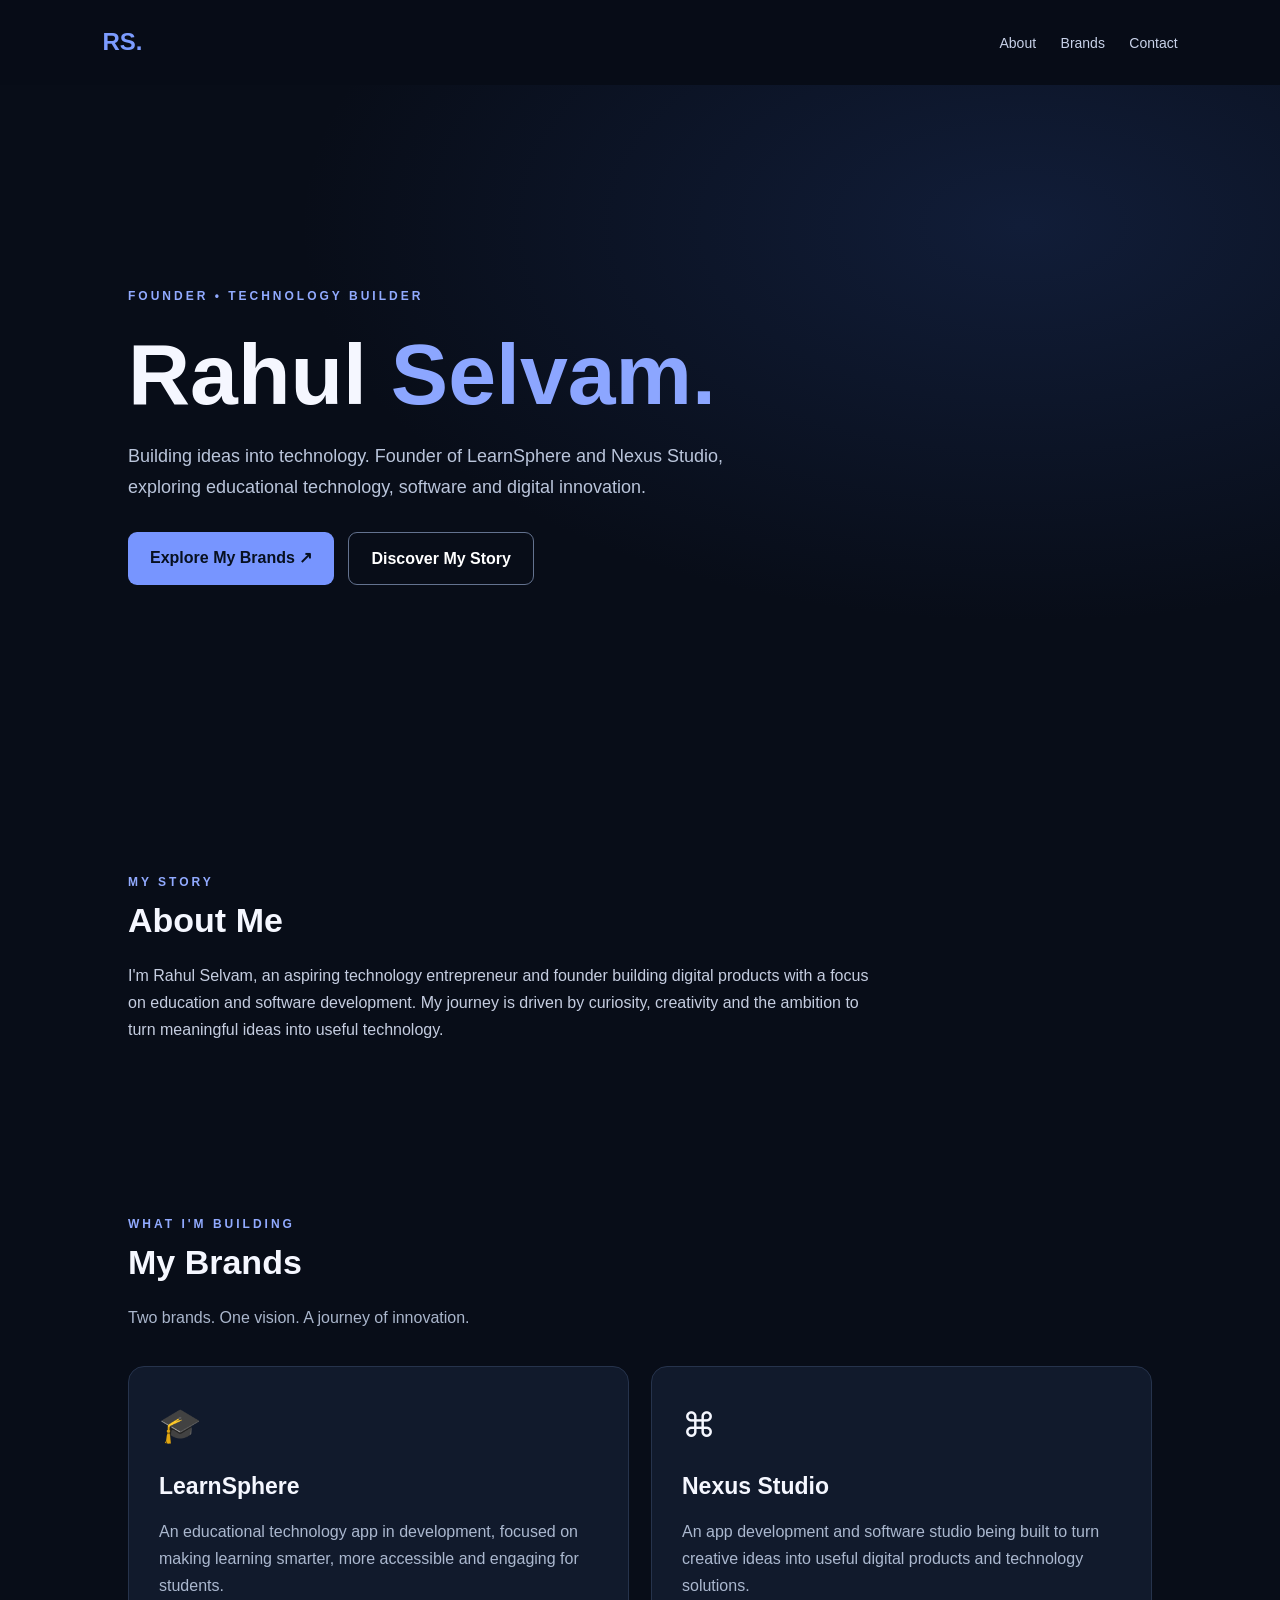
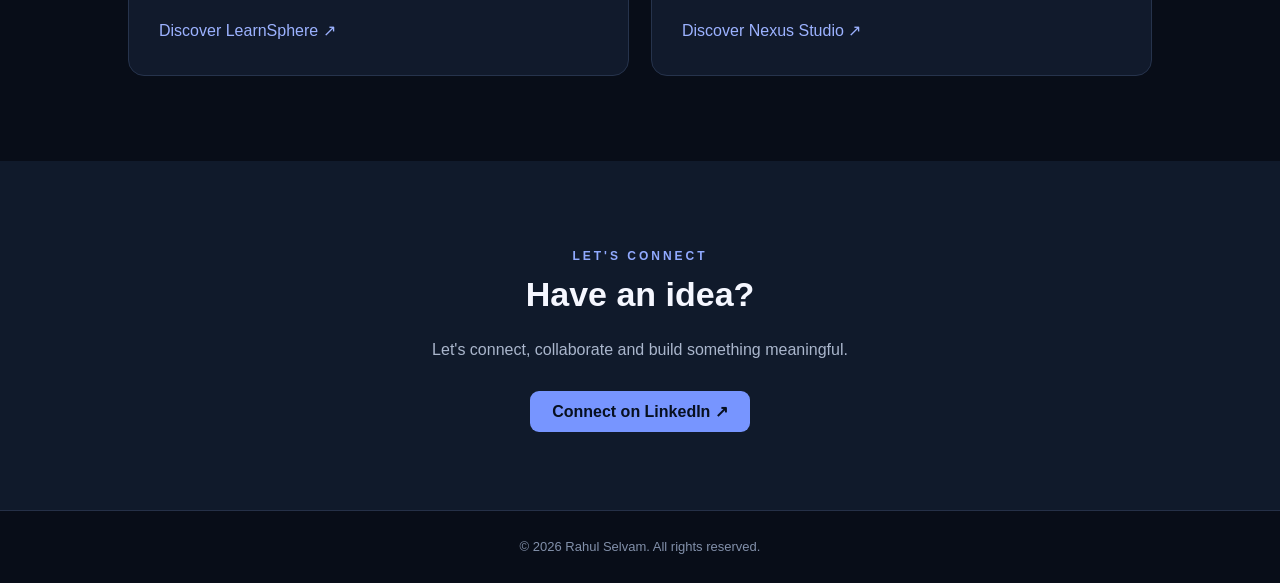
==== index.html @ 0b10ca3c "Add initial index.html for personal website Initial commit of the index.html file for the personal w" ====
<!DOCTYPE html>
<html lang="en">
<head>
<meta charset="UTF-8">
<meta name="viewport" content="width=device-width, initial-scale=1.0">
<meta name="description" content="Official website of Rahul Selvam, founder of LearnSphere and Nexus Studio.">
<meta name="author" content="Rahul Selvam">
<title>Rahul Selvam | Founder & Technology Builder</title>
<style>
*{box-sizing:border-box;margin:0;padding:0}
html{scroll-behavior:smooth}
body{font-family:Arial,sans-serif;background:#080d18;color:#f5f7ff;line-height:1.7}
nav{display:flex;justify-content:space-between;align-items:center;padding:22px 8%;position:sticky;top:0;background:#080d18ee;backdrop-filter:blur(12px);z-index:5}
.logo{font-size:24px;font-weight:800;color:#7c9cff}
nav a{color:#c8d2e9;text-decoration:none;margin-left:20px;font-size:14px}
.hero{min-height:78vh;display:flex;flex-direction:column;justify-content:center;padding:90px 10%;background:radial-gradient(ellipse at 80% 20%,#233d7955,transparent 50%)}
.tag{color:#91aaff;letter-spacing:3px;font-size:12px;font-weight:bold}
h1{font-size:clamp(48px,9vw,86px);line-height:1.1;margin:20px 0}
h1 span{color:#8ca6ff}
.hero p{max-width:620px;color:#bac5db;font-size:18px}
.actions{display:flex;gap:14px;margin-top:30px;flex-wrap:wrap}
.btn{padding:12px 22px;border-radius:9px;text-decoration:none;font-weight:bold;background:#7795ff;color:#071020}
.btn.secondary{background:transparent;border:1px solid #63728f;color:white}
section{padding:85px 10%}
.section-title{font-size:34px;margin-bottom:12px}
.sub{color:#aab6cc;margin-bottom:35px}
.about{max-width:760px;color:#c5cde0}
.cards{display:grid;grid-template-columns:repeat(auto-fit,minmax(240px,1fr));gap:22px}
.card{background:#111a2c;border:1px solid #26334c;border-radius:16px;padding:30px;transition:.2s}
.card:hover{transform:translateY(-5px);border-color:#7895ff}
.card h3{font-size:23px;margin:12px 0}
.card p{color:#abb8cf}
.symbol{font-size:34px}
.card a{display:inline-block;margin-top:18px;color:#9cb2ff;text-decoration:none}
.contact{text-align:center;background:#101a2b}
footer{text-align:center;padding:25px;color:#8290aa;border-top:1px solid #253047;font-size:13px}
@media(max-width:600px){nav{padding:16px 5%}nav a{margin-left:9px;font-size:12px}.hero{padding:75px 7%}section{padding:65px 7%}}
</style>
</head>
<body>
<nav>
<div class="logo">RS.</div>
<div>
<a href="#about">About</a>
<a href="#brands">Brands</a>
<a href="#contact">Contact</a>
</div>
</nav>

<header class="hero">
<div class="tag">FOUNDER • TECHNOLOGY BUILDER</div>
<h1>Rahul <span>Selvam.</span></h1>
<p>Building ideas into technology. Founder of LearnSphere and Nexus Studio, exploring educational technology, software and digital innovation.</p>
<div class="actions">
<a class="btn" href="#brands">Explore My Brands ↗</a>
<a class="btn secondary" href="#about">Discover My Story</a>
</div>
</header>

<section id="about">
<div class="tag">MY STORY</div>
<h2 class="section-title">About Me</h2>
<p class="about">I'm Rahul Selvam, an aspiring technology entrepreneur and founder building digital products with a focus on education and software development. My journey is driven by curiosity, creativity and the ambition to turn meaningful ideas into useful technology.</p>
</section>

<section id="brands">
<div class="tag">WHAT I'M BUILDING</div>
<h2 class="section-title">My Brands</h2>
<p class="sub">Two brands. One vision. A journey of innovation.</p>
<div class="cards">
<div class="card">
<div class="symbol">🎓</div>
<h3>LearnSphere</h3>
<p>An educational technology app in development, focused on making learning smarter, more accessible and engaging for students.</p>
<a href="https://www.instagram.com/" target="_blank" rel="noopener">Discover LearnSphere ↗</a>
</div>
<div class="card">
<div class="symbol">⌘</div>
<h3>Nexus Studio</h3>
<p>An app development and software studio being built to turn creative ideas into useful digital products and technology solutions.</p>
<a href="https://www.instagram.com/" target="_blank" rel="noopener">Discover Nexus Studio ↗</a>
</div>
</div>
</section>

<section id="contact" class="contact">
<div class="tag">LET'S CONNECT</div>
<h2 class="section-title">Have an idea?</h2>
<p class="sub">Let's connect, collaborate and build something meaningful.</p>
<a class="btn" href="https://www.linkedin.com/" target="_blank" rel="noopener">Connect on LinkedIn ↗</a>
</section>

<footer>© 2026 Rahul Selvam. All rights reserved.</footer>
</body>
</html>
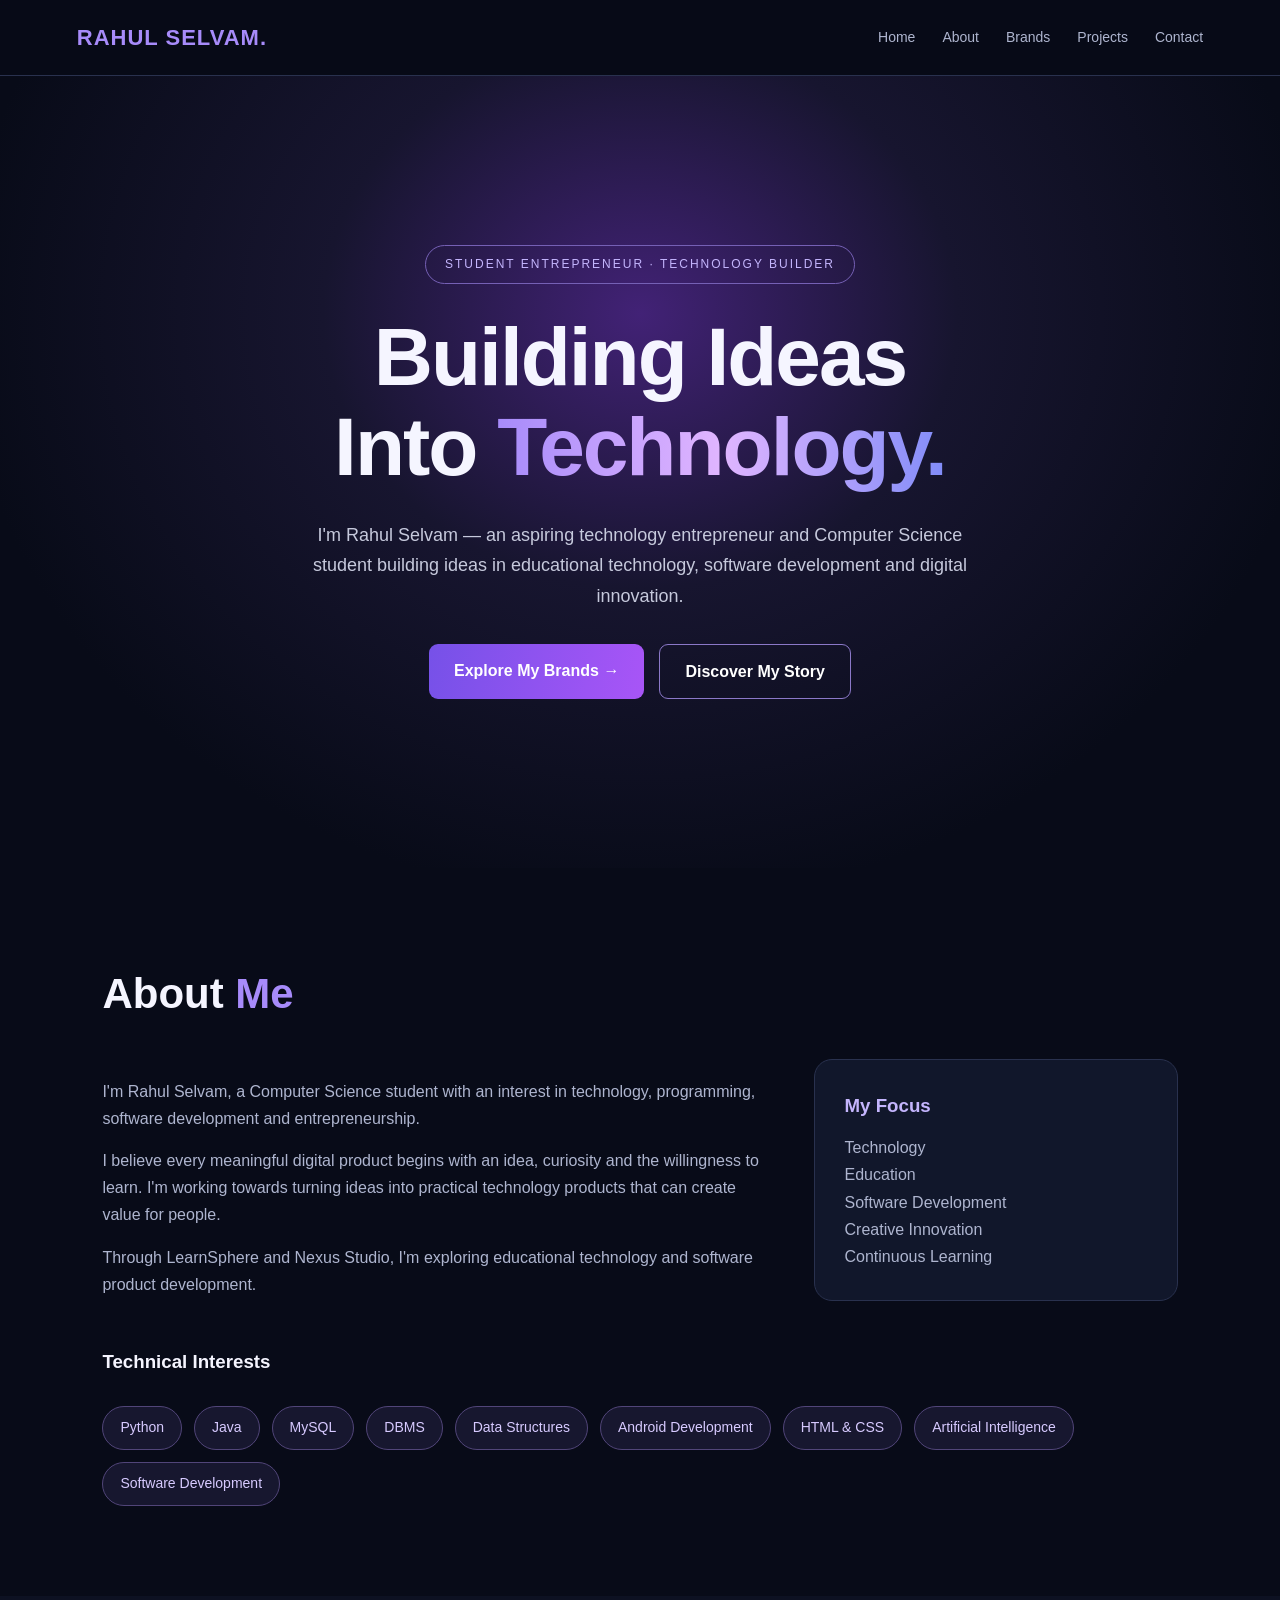
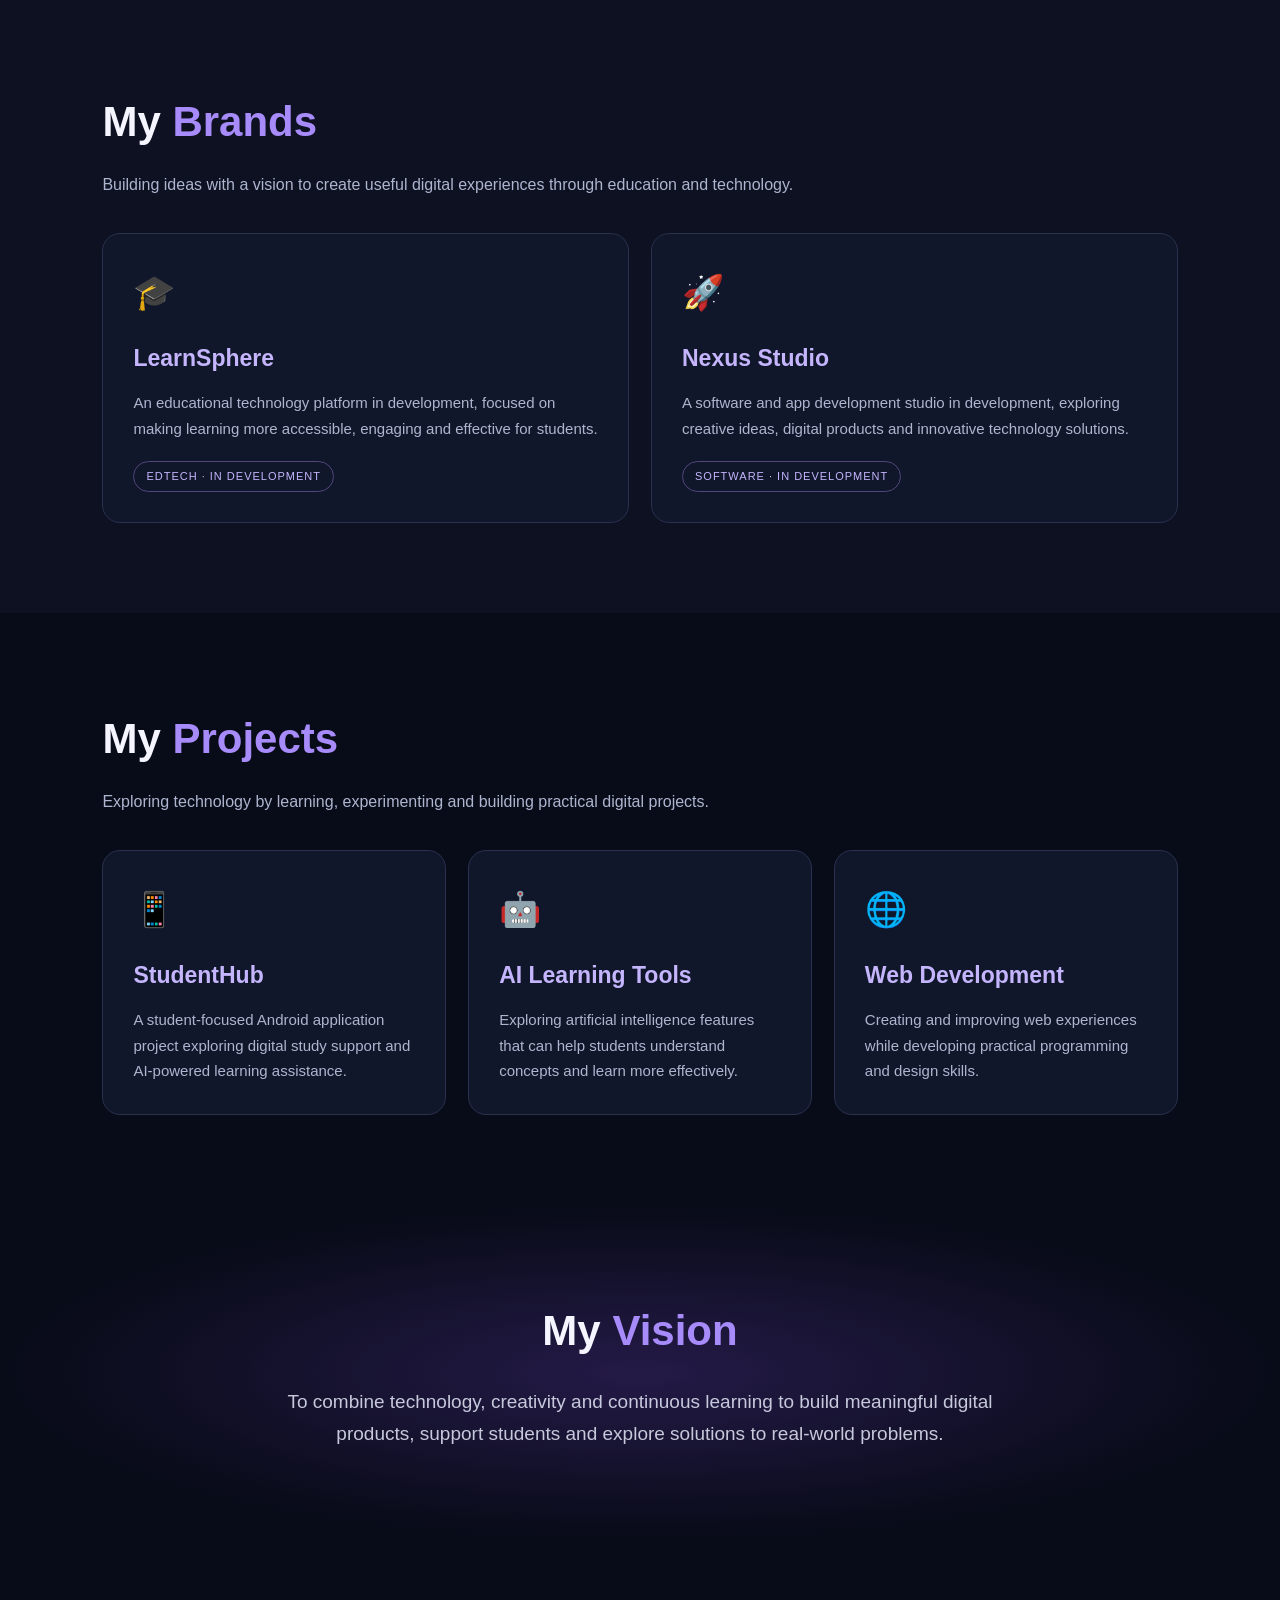
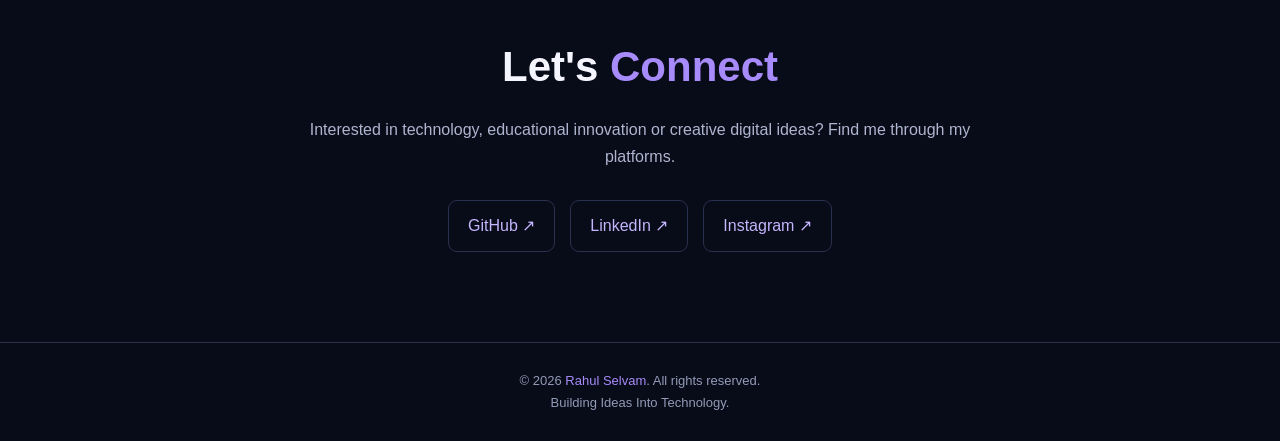
==== commit c5bee3eb: "Update index.html" ====
--- a/index.html
+++ b/index.html
@@ -4,93 +4,668 @@
 <head>
 <meta charset="UTF-8">
 <meta name="viewport" content="width=device-width, initial-scale=1.0">
-<meta name="description" content="Official website of Rahul Selvam, founder of LearnSphere and Nexus Studio.">
-<meta name="author" content="Rahul Selvam">
-<title>Rahul Selvam | Founder & Technology Builder</title>
+
+<title>Rahul Selvam | Founder & Technology Entrepreneur</title>
+
+<meta name="description" content="Official website of Rahul Selvam, founder of LearnSphere and Nexus Studio. Computer Science student and aspiring technology entrepreneur.">
+<meta name="theme-color" content="#080b18">
+
 <style>
-*{box-sizing:border-box;margin:0;padding:0}
-html{scroll-behavior:smooth}
-body{font-family:Arial,sans-serif;background:#080d18;color:#f5f7ff;line-height:1.7}
-nav{display:flex;justify-content:space-between;align-items:center;padding:22px 8%;position:sticky;top:0;background:#080d18ee;backdrop-filter:blur(12px);z-index:5}
-.logo{font-size:24px;font-weight:800;color:#7c9cff}
-nav a{color:#c8d2e9;text-decoration:none;margin-left:20px;font-size:14px}
-.hero{min-height:78vh;display:flex;flex-direction:column;justify-content:center;padding:90px 10%;background:radial-gradient(ellipse at 80% 20%,#233d7955,transparent 50%)}
-.tag{color:#91aaff;letter-spacing:3px;font-size:12px;font-weight:bold}
-h1{font-size:clamp(48px,9vw,86px);line-height:1.1;margin:20px 0}
-h1 span{color:#8ca6ff}
-.hero p{max-width:620px;color:#bac5db;font-size:18px}
-.actions{display:flex;gap:14px;margin-top:30px;flex-wrap:wrap}
-.btn{padding:12px 22px;border-radius:9px;text-decoration:none;font-weight:bold;background:#7795ff;color:#071020}
-.btn.secondary{background:transparent;border:1px solid #63728f;color:white}
-section{padding:85px 10%}
-.section-title{font-size:34px;margin-bottom:12px}
-.sub{color:#aab6cc;margin-bottom:35px}
-.about{max-width:760px;color:#c5cde0}
-.cards{display:grid;grid-template-columns:repeat(auto-fit,minmax(240px,1fr));gap:22px}
-.card{background:#111a2c;border:1px solid #26334c;border-radius:16px;padding:30px;transition:.2s}
-.card:hover{transform:translateY(-5px);border-color:#7895ff}
-.card h3{font-size:23px;margin:12px 0}
-.card p{color:#abb8cf}
-.symbol{font-size:34px}
-.card a{display:inline-block;margin-top:18px;color:#9cb2ff;text-decoration:none}
-.contact{text-align:center;background:#101a2b}
-footer{text-align:center;padding:25px;color:#8290aa;border-top:1px solid #253047;font-size:13px}
-@media(max-width:600px){nav{padding:16px 5%}nav a{margin-left:9px;font-size:12px}.hero{padding:75px 7%}section{padding:65px 7%}}
+:root {
+  --bg: #080b18;
+  --surface: #11172b;
+  --surface2: #171d35;
+  --primary: #a78bfa;
+  --secondary: #c4b5fd;
+  --text: #f5f5ff;
+  --muted: #aeb5cf;
+  --border: #29314e;
+}
+
+* {
+  margin: 0;
+  padding: 0;
+  box-sizing: border-box;
+}
+
+html {
+  scroll-behavior: smooth;
+  scroll-padding-top: 85px;
+}
+
+body {
+  font-family: Arial, Helvetica, sans-serif;
+  background: var(--bg);
+  color: var(--text);
+  line-height: 1.7;
+  overflow-x: hidden;
+}
+
+a {
+  color: inherit;
+  text-decoration: none;
+}
+
+.container {
+  width: 84%;
+  max-width: 1150px;
+  margin: auto;
+}
+
+/* NAVIGATION */
+
+nav {
+  position: sticky;
+  top: 0;
+  z-index: 100;
+  background: rgba(8,11,24,.94);
+  backdrop-filter: blur(15px);
+  border-bottom: 1px solid var(--border);
+}
+
+.nav-inner {
+  width: 88%;
+  max-width: 1250px;
+  margin: auto;
+  min-height: 75px;
+  display: flex;
+  align-items: center;
+  justify-content: space-between;
+  gap: 20px;
+}
+
+.logo {
+  font-size: 22px;
+  font-weight: 800;
+  letter-spacing: 1px;
+  color: var(--primary);
+}
+
+.nav-links {
+  display: flex;
+  gap: 27px;
+  align-items: center;
+}
+
+.nav-links a {
+  color: var(--muted);
+  font-size: 14px;
+  transition: .3s;
+}
+
+.nav-links a:hover {
+  color: var(--primary);
+}
+
+/* HERO */
+
+.hero {
+  min-height: 88vh;
+  display: flex;
+  justify-content: center;
+  align-items: center;
+  text-align: center;
+  padding: 90px 20px;
+  background:
+    radial-gradient(ellipse at 50% 30%, #422276 0%, #17152f 35%, #080b18 75%);
+  position: relative;
+}
+
+.hero-content {
+  max-width: 850px;
+  animation: appear 1s ease;
+}
+
+.tag {
+  display: inline-block;
+  padding: 8px 19px;
+  border: 1px solid #7560b5;
+  border-radius: 30px;
+  color: var(--secondary);
+  font-size: 12px;
+  letter-spacing: 2px;
+}
+
+.hero h1 {
+  font-size: clamp(45px, 8vw, 82px);
+  line-height: 1.1;
+  margin: 28px 0;
+  letter-spacing: -2px;
+}
+
+.gradient {
+  background: linear-gradient(90deg,#a78bfa,#e0b5ff,#818cf8);
+  -webkit-background-clip: text;
+  background-clip: text;
+  color: transparent;
+}
+
+.hero p {
+  max-width: 690px;
+  margin: auto;
+  color: #c6c9dc;
+  font-size: 18px;
+}
+
+.buttons {
+  margin-top: 32px;
+  display: flex;
+  justify-content: center;
+  gap: 15px;
+  flex-wrap: wrap;
+}
+
+.btn {
+  display: inline-block;
+  padding: 13px 25px;
+  border-radius: 9px;
+  background: linear-gradient(100deg,#7651e8,#a855f7);
+  color: white;
+  font-weight: bold;
+  transition: .3s;
+}
+
+.btn:hover {
+  transform: translateY(-4px);
+  box-shadow: 0 10px 30px #8055e955;
+}
+
+.btn-outline {
+  background: transparent;
+  border: 1px solid #8b78c8;
+}
+
+/* SECTIONS */
+
+section {
+  padding: 90px 0;
+}
+
+.section-title {
+  font-size: clamp(30px,5vw,42px);
+  margin-bottom: 14px;
+}
+
+.section-subtitle {
+  color: var(--muted);
+  max-width: 700px;
+  font-size: 16px;
+}
+
+.purple {
+  color: var(--primary);
+}
+
+/* ABOUT */
+
+.about-grid {
+  display: grid;
+  grid-template-columns: 1.3fr .7fr;
+  gap: 35px;
+  align-items: center;
+  margin-top: 30px;
+}
+
+.about-text p {
+  color: var(--muted);
+  margin-top: 15px;
+}
+
+.about-box {
+  padding: 30px;
+  background: var(--surface);
+  border: 1px solid var(--border);
+  border-radius: 18px;
+}
+
+.about-box h3 {
+  color: var(--secondary);
+  margin-bottom: 12px;
+}
+
+.about-box p {
+  color: var(--muted);
+}
+
+/* SKILLS */
+
+.skills {
+  display: flex;
+  flex-wrap: wrap;
+  gap: 12px;
+  margin-top: 28px;
+}
+
+.skills span {
+  background: #17172f;
+  border: 1px solid #514579;
+  color: #d7caff;
+  padding: 9px 17px;
+  border-radius: 30px;
+  font-size: 14px;
+}
+
+/* BRANDS */
+
+.dark-section {
+  background: #0d1122;
+}
+
+.cards {
+  display: grid;
+  grid-template-columns: repeat(auto-fit,minmax(240px,1fr));
+  gap: 22px;
+  margin-top: 35px;
+}
+
+.card {
+  background: var(--surface);
+  border: 1px solid var(--border);
+  border-radius: 18px;
+  padding: 30px;
+  transition: .3s;
+}
+
+.card:hover {
+  transform: translateY(-7px);
+  border-color: var(--primary);
+  box-shadow: 0 15px 40px #0004;
+}
+
+.card-icon {
+  font-size: 34px;
+  margin-bottom: 17px;
+}
+
+.card h3 {
+  font-size: 23px;
+  color: var(--secondary);
+  margin-bottom: 12px;
+}
+
+.card p {
+  color: var(--muted);
+  font-size: 15px;
+}
+
+.card-label {
+  display: inline-block;
+  margin-top: 20px;
+  font-size: 11px;
+  letter-spacing: 1px;
+  color: #c4b5fd;
+  border: 1px solid #514579;
+  border-radius: 20px;
+  padding: 5px 12px;
+}
+
+/* PROJECTS */
+
+.project-card {
+  min-height: 210px;
+}
+
+/* VISION */
+
+.vision {
+  text-align: center;
+  background: radial-gradient(ellipse at center,#241a47,#080b18 70%);
+}
+
+.vision p {
+  max-width: 780px;
+  margin: 20px auto 0;
+  font-size: 19px;
+  color: #c6c9dc;
+}
+
+/* CONTACT */
+
+.contact {
+  text-align: center;
+}
+
+.contact .section-subtitle {
+  margin: auto;
+}
+
+.social-links {
+  display: flex;
+  justify-content: center;
+  gap: 15px;
+  flex-wrap: wrap;
+  margin-top: 30px;
+}
+
+.social-links a {
+  padding: 11px 19px;
+  border: 1px solid var(--border);
+  border-radius: 9px;
+  color: var(--secondary);
+  transition: .3s;
+}
+
+.social-links a:hover {
+  background: var(--surface2);
+  border-color: var(--primary);
+}
+
+/* FOOTER */
+
+footer {
+  border-top: 1px solid var(--border);
+  padding: 27px 15px;
+  text-align: center;
+  color: #929bb7;
+  font-size: 13px;
+}
+
+footer span {
+  color: var(--primary);
+}
+
+/* ANIMATION */
+
+@keyframes appear {
+  from {
+    opacity: 0;
+    transform: translateY(25px);
+  }
+  to {
+    opacity: 1;
+    transform: translateY(0);
+  }
+}
+
+/* MOBILE */
+
+@media(max-width:750px) {
+  .nav-inner {
+    flex-direction: column;
+    padding: 15px 0;
+  }
+
+  .nav-links {
+    gap: 15px;
+    flex-wrap: wrap;
+    justify-content: center;
+  }
+
+  .nav-links a {
+    font-size: 12px;
+  }
+
+  .about-grid {
+    grid-template-columns: 1fr;
+  }
+
+  .container {
+    width: 88%;
+  }
+
+  section {
+    padding: 65px 0;
+  }
+
+  .hero {
+    min-height: 75vh;
+  }
+}
 </style>
 </head>
+
 <body>
+
+<!-- NAVIGATION -->
+
 <nav>
-<div class="logo">RS.</div>
-<div>
-<a href="#about">About</a>
-<a href="#brands">Brands</a>
-<a href="#contact">Contact</a>
-</div>
+  <div class="nav-inner">
+    <a href="#home" class="logo">RAHUL SELVAM.</a>
+
+    <div class="nav-links">
+      <a href="#home">Home</a>
+      <a href="#about">About</a>
+      <a href="#brands">Brands</a>
+      <a href="#projects">Projects</a>
+      <a href="#contact">Contact</a>
+    </div>
+  </div>
 </nav>
 
-<header class="hero">
-<div class="tag">FOUNDER • TECHNOLOGY BUILDER</div>
-<h1>Rahul <span>Selvam.</span></h1>
-<p>Building ideas into technology. Founder of LearnSphere and Nexus Studio, exploring educational technology, software and digital innovation.</p>
-<div class="actions">
-<a class="btn" href="#brands">Explore My Brands ↗</a>
-<a class="btn secondary" href="#about">Discover My Story</a>
-</div>
+<!-- HERO -->
+
+<header class="hero" id="home">
+  <div class="hero-content">
+
+    <span class="tag">STUDENT ENTREPRENEUR · TECHNOLOGY BUILDER</span>
+
+    <h1>
+      Building Ideas<br>
+      Into <span class="gradient">Technology.</span>
+    </h1>
+
+    <p>
+      I'm Rahul Selvam — an aspiring technology entrepreneur
+      and Computer Science student building ideas in educational
+      technology, software development and digital innovation.
+    </p>
+
+    <div class="buttons">
+      <a href="#brands" class="btn">Explore My Brands →</a>
+      <a href="#about" class="btn btn-outline">Discover My Story</a>
+    </div>
+
+  </div>
 </header>
 
+<!-- ABOUT -->
+
 <section id="about">
-<div class="tag">MY STORY</div>
-<h2 class="section-title">About Me</h2>
-<p class="about">I'm Rahul Selvam, an aspiring technology entrepreneur and founder building digital products with a focus on education and software development. My journey is driven by curiosity, creativity and the ambition to turn meaningful ideas into useful technology.</p>
+  <div class="container">
+
+    <h2 class="section-title">About <span class="purple">Me</span></h2>
+
+    <div class="about-grid">
+
+      <div class="about-text">
+        <p>
+          I'm Rahul Selvam, a Computer Science student with an
+          interest in technology, programming, software development
+          and entrepreneurship.
+        </p>
+
+        <p>
+          I believe every meaningful digital product begins with an
+          idea, curiosity and the willingness to learn. I'm working
+          towards turning ideas into practical technology products
+          that can create value for people.
+        </p>
+
+        <p>
+          Through LearnSphere and Nexus Studio, I'm exploring
+          educational technology and software product development.
+        </p>
+      </div>
+
+      <div class="about-box">
+        <h3>My Focus</h3>
+        <p>Technology</p>
+        <p>Education</p>
+        <p>Software Development</p>
+        <p>Creative Innovation</p>
+        <p>Continuous Learning</p>
+      </div>
+
+    </div>
+
+    <h3 style="margin-top:45px">Technical Interests</h3>
+
+    <div class="skills">
+      <span>Python</span>
+      <span>Java</span>
+      <span>MySQL</span>
+      <span>DBMS</span>
+      <span>Data Structures</span>
+      <span>Android Development</span>
+      <span>HTML & CSS</span>
+      <span>Artificial Intelligence</span>
+      <span>Software Development</span>
+    </div>
+
+  </div>
 </section>
 
-<section id="brands">
-<div class="tag">WHAT I'M BUILDING</div>
-<h2 class="section-title">My Brands</h2>
-<p class="sub">Two brands. One vision. A journey of innovation.</p>
-<div class="cards">
-<div class="card">
-<div class="symbol">🎓</div>
-<h3>LearnSphere</h3>
-<p>An educational technology app in development, focused on making learning smarter, more accessible and engaging for students.</p>
-<a href="https://www.instagram.com/" target="_blank" rel="noopener">Discover LearnSphere ↗</a>
-</div>
-<div class="card">
-<div class="symbol">⌘</div>
-<h3>Nexus Studio</h3>
-<p>An app development and software studio being built to turn creative ideas into useful digital products and technology solutions.</p>
-<a href="https://www.instagram.com/" target="_blank" rel="noopener">Discover Nexus Studio ↗</a>
-</div>
-</div>
+<!-- BRANDS -->
+
+<section class="dark-section" id="brands">
+  <div class="container">
+
+    <h2 class="section-title">My <span class="purple">Brands</span></h2>
+
+    <p class="section-subtitle">
+      Building ideas with a vision to create useful digital
+      experiences through education and technology.
+    </p>
+
+    <div class="cards">
+
+      <article class="card">
+        <div class="card-icon">🎓</div>
+
+        <h3>LearnSphere</h3>
+
+        <p>
+          An educational technology platform in development,
+          focused on making learning more accessible, engaging
+          and effective for students.
+        </p>
+
+        <span class="card-label">EDTECH · IN DEVELOPMENT</span>
+      </article>
+
+      <article class="card">
+        <div class="card-icon">🚀</div>
+
+        <h3>Nexus Studio</h3>
+
+        <p>
+          A software and app development studio in development,
+          exploring creative ideas, digital products and
+          innovative technology solutions.
+        </p>
+
+        <span class="card-label">SOFTWARE · IN DEVELOPMENT</span>
+      </article>
+
+    </div>
+  </div>
 </section>
 
-<section id="contact" class="contact">
-<div class="tag">LET'S CONNECT</div>
-<h2 class="section-title">Have an idea?</h2>
-<p class="sub">Let's connect, collaborate and build something meaningful.</p>
-<a class="btn" href="https://www.linkedin.com/" target="_blank" rel="noopener">Connect on LinkedIn ↗</a>
+<!-- PROJECTS -->
+
+<section id="projects">
+  <div class="container">
+
+    <h2 class="section-title">My <span class="purple">Projects</span></h2>
+
+    <p class="section-subtitle">
+      Exploring technology by learning, experimenting and
+      building practical digital projects.
+    </p>
+
+    <div class="cards">
+
+      <article class="card project-card">
+        <div class="card-icon">📱</div>
+        <h3>StudentHub</h3>
+        <p>
+          A student-focused Android application project
+          exploring digital study support and AI-powered
+          learning assistance.
+        </p>
+      </article>
+
+      <article class="card project-card">
+        <div class="card-icon">🤖</div>
+        <h3>AI Learning Tools</h3>
+        <p>
+          Exploring artificial intelligence features that
+          can help students understand concepts and learn
+          more effectively.
+        </p>
+      </article>
+
+      <article class="card project-card">
+        <div class="card-icon">🌐</div>
+        <h3>Web Development</h3>
+        <p>
+          Creating and improving web experiences while
+          developing practical programming and design skills.
+        </p>
+      </article>
+
+    </div>
+
+  </div>
 </section>
 
-<footer>© 2026 Rahul Selvam. All rights reserved.</footer>
+<!-- VISION -->
+
+<section class="vision">
+  <div class="container">
+
+    <h2 class="section-title">My <span class="purple">Vision</span></h2>
+
+    <p>
+      To combine technology, creativity and continuous learning
+      to build meaningful digital products, support students
+      and explore solutions to real-world problems.
+    </p>
+
+  </div>
+</section>
+
+<!-- CONTACT -->
+
+<section class="contact" id="contact">
+  <div class="container">
+
+    <h2 class="section-title">Let's <span class="purple">Connect</span></h2>
+
+    <p class="section-subtitle">
+      Interested in technology, educational innovation or
+      creative digital ideas? Find me through my platforms.
+    </p>
+
+    <div class="social-links">
+
+      <a href="https://github.com/rahulselvam83-collab"
+         target="_blank" rel="noopener noreferrer">
+        GitHub ↗
+      </a>
+
+      <!-- Replace these links with your real profile URLs -->
+      <a href="https://www.linkedin.com/"
+         target="_blank" rel="noopener noreferrer">
+        LinkedIn ↗
+      </a>
+
+      <a href="https://www.instagram.com/"
+         target="_blank" rel="noopener noreferrer">
+        Instagram ↗
+      </a>
+
+    </div>
+
+  </div>
+</section>
+
+<!-- FOOTER -->
+
+<footer>
+  <p>© 2026 <span>Rahul Selvam</span>. All rights reserved.</p>
+  <p>Building Ideas Into Technology.</p>
+</footer>
+
 </body>
 </html>
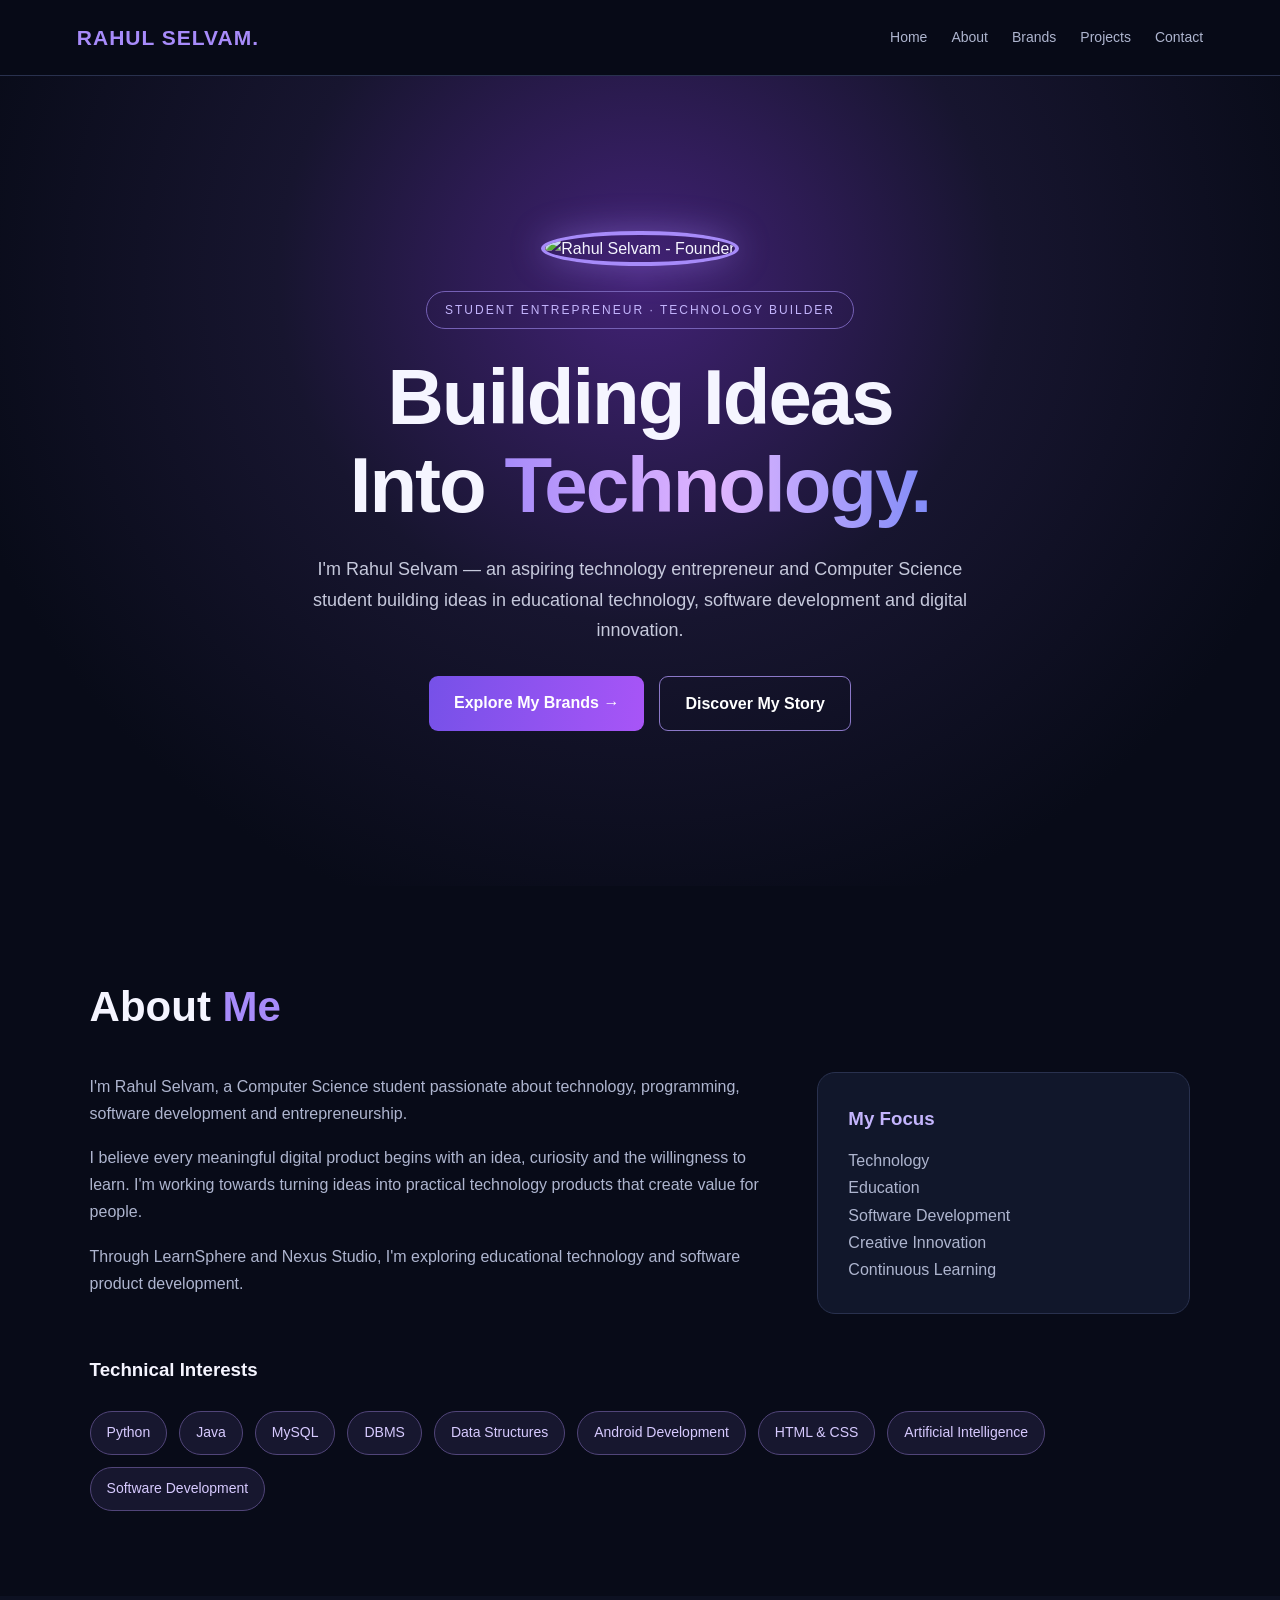
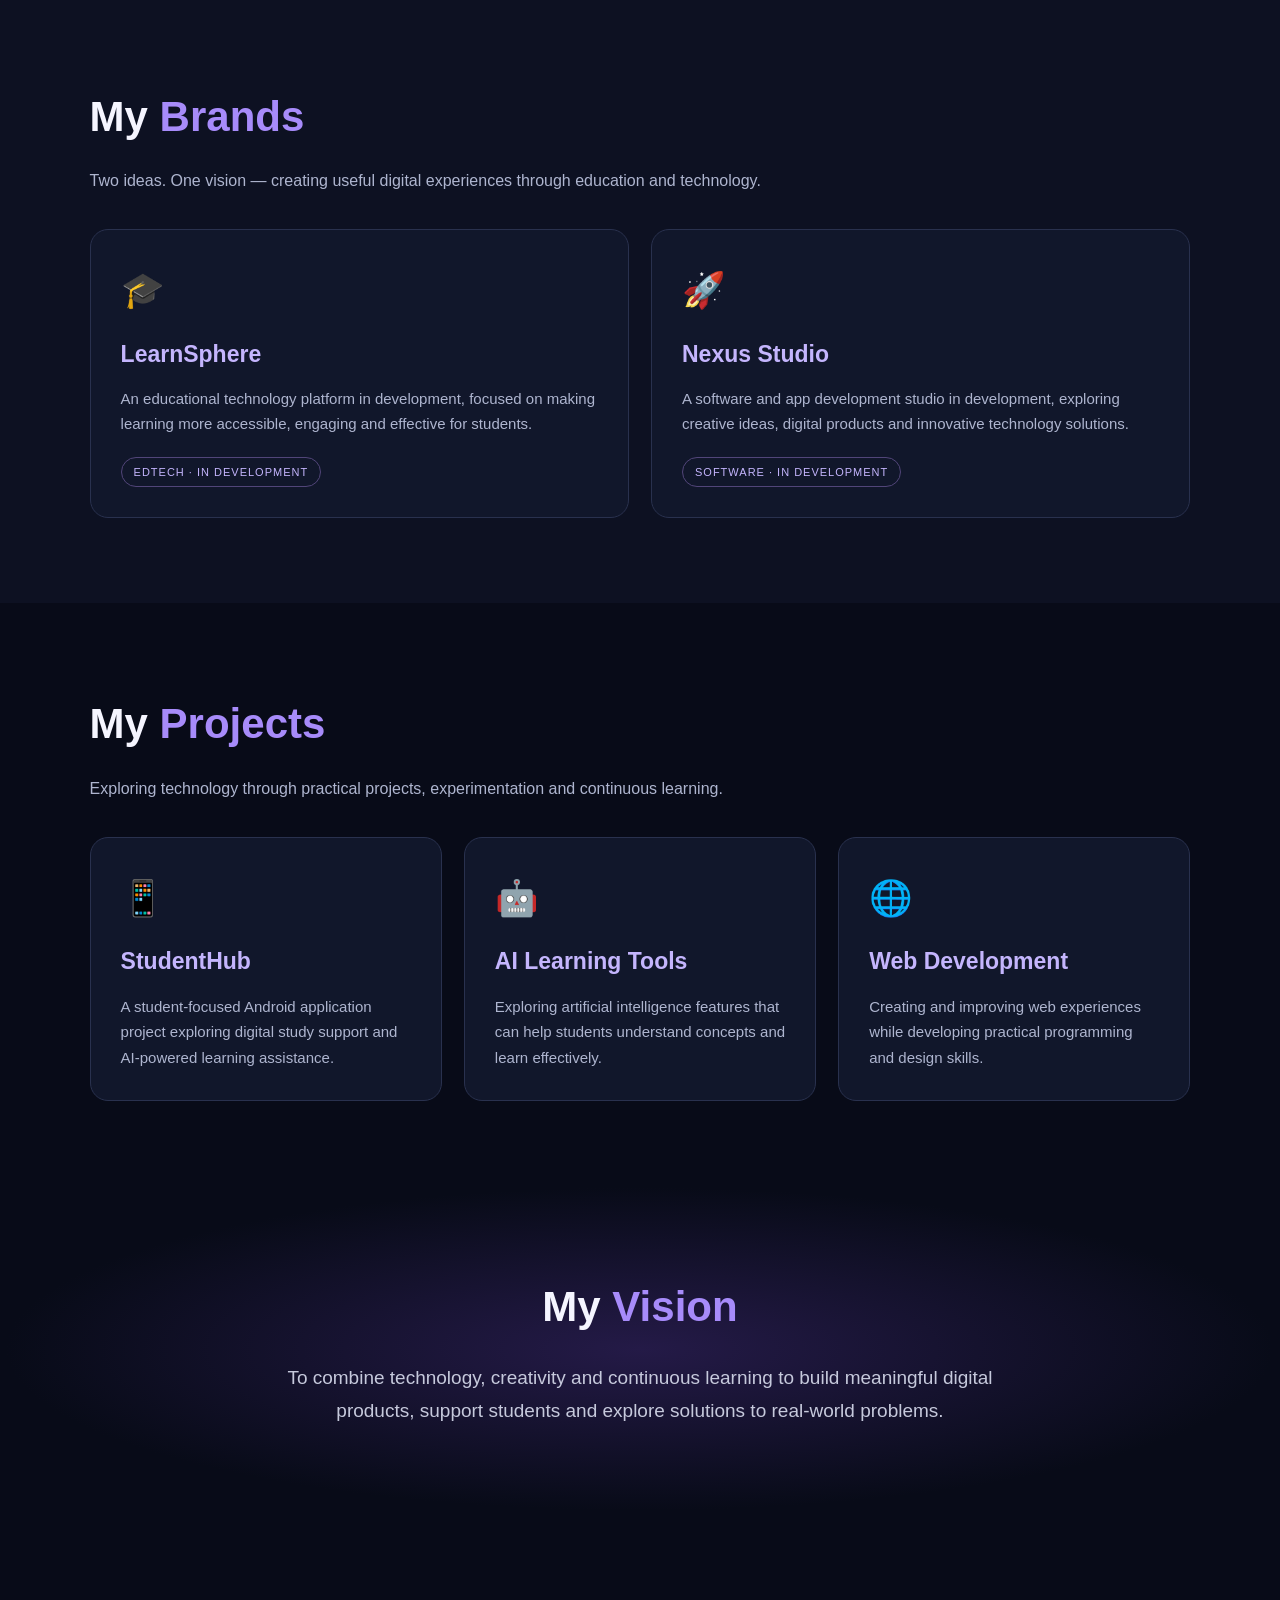
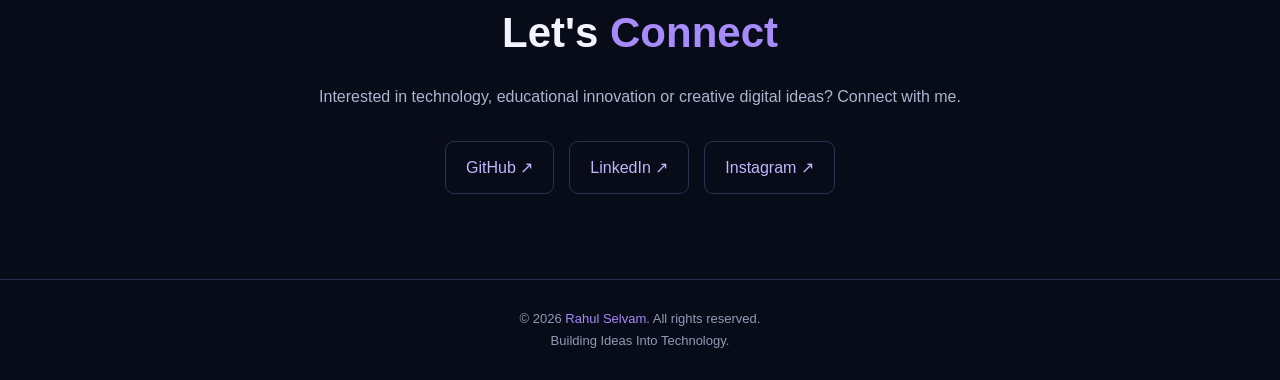
==== commit b88ac316: "Update index.html" ====
--- a/index.html
+++ b/index.html
@@ -4,24 +4,13 @@
 <head>
 <meta charset="UTF-8">
 <meta name="viewport" content="width=device-width, initial-scale=1.0">
-
-<title>Rahul Selvam | Founder & Technology Entrepreneur</title>
-
-<meta name="description" content="Official website of Rahul Selvam, founder of LearnSphere and Nexus Studio. Computer Science student and aspiring technology entrepreneur.">
 <meta name="theme-color" content="#080b18">
 
+<title>Rahul Selvam | Founder & Technology Builder</title>
+
+<meta name="description" content="Official portfolio of Rahul Selvam, founder building LearnSphere and Nexus Studio.">
+
 <style>
-:root {
-  --bg: #080b18;
-  --surface: #11172b;
-  --surface2: #171d35;
-  --primary: #a78bfa;
-  --secondary: #c4b5fd;
-  --text: #f5f5ff;
-  --muted: #aeb5cf;
-  --border: #29314e;
-}
-
 * {
   margin: 0;
   padding: 0;
@@ -35,10 +24,9 @@
 
 body {
   font-family: Arial, Helvetica, sans-serif;
-  background: var(--bg);
-  color: var(--text);
+  background: #080b18;
+  color: #f5f5ff;
   line-height: 1.7;
-  overflow-x: hidden;
 }
 
 a {
@@ -47,7 +35,7 @@
 }
 
 .container {
-  width: 84%;
+  width: 86%;
   max-width: 1150px;
   margin: auto;
 }
@@ -58,57 +46,56 @@
   position: sticky;
   top: 0;
   z-index: 100;
-  background: rgba(8,11,24,.94);
+  background: rgba(8,11,24,.95);
   backdrop-filter: blur(15px);
-  border-bottom: 1px solid var(--border);
+  border-bottom: 1px solid #29314e;
 }
 
 .nav-inner {
   width: 88%;
   max-width: 1250px;
+  min-height: 75px;
   margin: auto;
-  min-height: 75px;
   display: flex;
+  justify-content: space-between;
   align-items: center;
-  justify-content: space-between;
   gap: 20px;
 }
 
 .logo {
-  font-size: 22px;
+  color: #a78bfa;
+  font-size: 21px;
   font-weight: 800;
   letter-spacing: 1px;
-  color: var(--primary);
 }
 
 .nav-links {
   display: flex;
-  gap: 27px;
-  align-items: center;
+  gap: 24px;
+  flex-wrap: wrap;
 }
 
 .nav-links a {
-  color: var(--muted);
+  color: #aeb5cf;
   font-size: 14px;
   transition: .3s;
 }
 
 .nav-links a:hover {
-  color: var(--primary);
+  color: #c4b5fd;
 }
 
 /* HERO */
 
 .hero {
-  min-height: 88vh;
+  min-height: 90vh;
   display: flex;
   justify-content: center;
   align-items: center;
   text-align: center;
-  padding: 90px 20px;
+  padding: 80px 20px;
   background:
-    radial-gradient(ellipse at 50% 30%, #422276 0%, #17152f 35%, #080b18 75%);
-  position: relative;
+    radial-gradient(ellipse at 50% 25%, #422276 0%, #17152f 40%, #080b18 78%);
 }
 
 .hero-content {
@@ -116,20 +103,31 @@
   animation: appear 1s ease;
 }
 
+.profile-photo {
+  width: 165px;
+  height: 165px;
+  object-fit: cover;
+  object-position: center 30%;
+  border-radius: 50%;
+  border: 4px solid #a78bfa;
+  box-shadow: 0 0 35px #a78bfa66;
+  margin-bottom: 25px;
+}
+
 .tag {
   display: inline-block;
-  padding: 8px 19px;
+  padding: 8px 18px;
   border: 1px solid #7560b5;
   border-radius: 30px;
-  color: var(--secondary);
+  color: #c4b5fd;
   font-size: 12px;
   letter-spacing: 2px;
 }
 
 .hero h1 {
-  font-size: clamp(45px, 8vw, 82px);
-  line-height: 1.1;
-  margin: 28px 0;
+  font-size: clamp(43px, 8vw, 78px);
+  line-height: 1.12;
+  margin: 25px 0;
   letter-spacing: -2px;
 }
 
@@ -141,18 +139,18 @@
 }
 
 .hero p {
-  max-width: 690px;
+  max-width: 680px;
   margin: auto;
   color: #c6c9dc;
   font-size: 18px;
 }
 
 .buttons {
-  margin-top: 32px;
   display: flex;
   justify-content: center;
+  flex-wrap: wrap;
   gap: 15px;
-  flex-wrap: wrap;
+  margin-top: 30px;
 }
 
 .btn {
@@ -175,25 +173,24 @@
   border: 1px solid #8b78c8;
 }
 
-/* SECTIONS */
+/* GENERAL SECTIONS */
 
 section {
-  padding: 90px 0;
+  padding: 85px 0;
 }
 
 .section-title {
   font-size: clamp(30px,5vw,42px);
-  margin-bottom: 14px;
+  margin-bottom: 15px;
+}
+
+.purple {
+  color: #a78bfa;
 }
 
 .section-subtitle {
-  color: var(--muted);
-  max-width: 700px;
-  font-size: 16px;
-}
-
-.purple {
-  color: var(--primary);
+  max-width: 720px;
+  color: #aeb5cf;
 }
 
 /* ABOUT */
@@ -202,50 +199,48 @@
   display: grid;
   grid-template-columns: 1.3fr .7fr;
   gap: 35px;
+  margin-top: 30px;
   align-items: center;
-  margin-top: 30px;
 }
 
 .about-text p {
-  color: var(--muted);
-  margin-top: 15px;
+  color: #aeb5cf;
+  margin-bottom: 17px;
 }
 
 .about-box {
   padding: 30px;
-  background: var(--surface);
-  border: 1px solid var(--border);
+  background: #11172b;
+  border: 1px solid #29314e;
   border-radius: 18px;
 }
 
 .about-box h3 {
-  color: var(--secondary);
+  color: #c4b5fd;
   margin-bottom: 12px;
 }
 
 .about-box p {
-  color: var(--muted);
-}
-
-/* SKILLS */
+  color: #aeb5cf;
+}
 
 .skills {
   display: flex;
   flex-wrap: wrap;
   gap: 12px;
-  margin-top: 28px;
+  margin-top: 25px;
 }
 
 .skills span {
+  padding: 9px 16px;
   background: #17172f;
   border: 1px solid #514579;
+  border-radius: 30px;
   color: #d7caff;
-  padding: 9px 17px;
-  border-radius: 30px;
   font-size: 14px;
 }
 
-/* BRANDS */
+/* BRAND AND PROJECT CARDS */
 
 .dark-section {
   background: #0d1122;
@@ -259,50 +254,44 @@
 }
 
 .card {
-  background: var(--surface);
-  border: 1px solid var(--border);
+  padding: 30px;
+  background: #11172b;
+  border: 1px solid #29314e;
   border-radius: 18px;
-  padding: 30px;
   transition: .3s;
 }
 
 .card:hover {
   transform: translateY(-7px);
-  border-color: var(--primary);
+  border-color: #a78bfa;
   box-shadow: 0 15px 40px #0004;
 }
 
 .card-icon {
-  font-size: 34px;
-  margin-bottom: 17px;
+  font-size: 35px;
+  margin-bottom: 15px;
 }
 
 .card h3 {
   font-size: 23px;
-  color: var(--secondary);
+  color: #c4b5fd;
   margin-bottom: 12px;
 }
 
 .card p {
-  color: var(--muted);
+  color: #aeb5cf;
   font-size: 15px;
 }
 
 .card-label {
   display: inline-block;
   margin-top: 20px;
+  padding: 5px 12px;
+  border: 1px solid #514579;
+  border-radius: 20px;
+  color: #c4b5fd;
   font-size: 11px;
   letter-spacing: 1px;
-  color: #c4b5fd;
-  border: 1px solid #514579;
-  border-radius: 20px;
-  padding: 5px 12px;
-}
-
-/* PROJECTS */
-
-.project-card {
-  min-height: 210px;
 }
 
 /* VISION */
@@ -332,36 +321,37 @@
 .social-links {
   display: flex;
   justify-content: center;
+  flex-wrap: wrap;
   gap: 15px;
-  flex-wrap: wrap;
   margin-top: 30px;
 }
 
 .social-links a {
-  padding: 11px 19px;
-  border: 1px solid var(--border);
+  padding: 12px 20px;
+  border: 1px solid #29314e;
   border-radius: 9px;
-  color: var(--secondary);
+  color: #c4b5fd;
   transition: .3s;
 }
 
 .social-links a:hover {
-  background: var(--surface2);
-  border-color: var(--primary);
+  background: #171d35;
+  border-color: #a78bfa;
+  transform: translateY(-3px);
 }
 
 /* FOOTER */
 
 footer {
-  border-top: 1px solid var(--border);
-  padding: 27px 15px;
+  padding: 28px 15px;
   text-align: center;
+  border-top: 1px solid #29314e;
   color: #929bb7;
   font-size: 13px;
 }
 
 footer span {
-  color: var(--primary);
+  color: #a78bfa;
 }
 
 /* ANIMATION */
@@ -377,7 +367,7 @@
   }
 }
 
-/* MOBILE */
+/* MOBILE RESPONSIVE */
 
 @media(max-width:750px) {
   .nav-inner {
@@ -386,9 +376,8 @@
   }
 
   .nav-links {
-    gap: 15px;
-    flex-wrap: wrap;
     justify-content: center;
+    gap: 13px;
   }
 
   .nav-links a {
@@ -408,7 +397,7 @@
   }
 
   .hero {
-    min-height: 75vh;
+    min-height: 80vh;
   }
 }
 </style>
@@ -432,12 +421,22 @@
   </div>
 </nav>
 
-<!-- HERO -->
+<!-- HERO / HOME -->
 
 <header class="hero" id="home">
   <div class="hero-content">
 
-    <span class="tag">STUDENT ENTREPRENEUR · TECHNOLOGY BUILDER</span>
+    <img
+      src="rahul-profile.jpg"
+      alt="Rahul Selvam - Founder"
+      class="profile-photo"
+    >
+
+    <br>
+
+    <span class="tag">
+      STUDENT ENTREPRENEUR · TECHNOLOGY BUILDER
+    </span>
 
     <h1>
       Building Ideas<br>
@@ -458,27 +457,29 @@
   </div>
 </header>
 
-<!-- ABOUT -->
+<!-- ABOUT ME -->
 
 <section id="about">
   <div class="container">
 
-    <h2 class="section-title">About <span class="purple">Me</span></h2>
+    <h2 class="section-title">
+      About <span class="purple">Me</span>
+    </h2>
 
     <div class="about-grid">
 
       <div class="about-text">
         <p>
-          I'm Rahul Selvam, a Computer Science student with an
-          interest in technology, programming, software development
-          and entrepreneurship.
-        </p>
-
-        <p>
-          I believe every meaningful digital product begins with an
-          idea, curiosity and the willingness to learn. I'm working
-          towards turning ideas into practical technology products
-          that can create value for people.
+          I'm Rahul Selvam, a Computer Science student
+          passionate about technology, programming,
+          software development and entrepreneurship.
+        </p>
+
+        <p>
+          I believe every meaningful digital product begins
+          with an idea, curiosity and the willingness to learn.
+          I'm working towards turning ideas into practical
+          technology products that create value for people.
         </p>
 
         <p>
@@ -498,7 +499,7 @@
 
     </div>
 
-    <h3 style="margin-top:45px">Technical Interests</h3>
+    <h3 style="margin-top:40px">Technical Interests</h3>
 
     <div class="skills">
       <span>Python</span>
@@ -515,15 +516,17 @@
   </div>
 </section>
 
-<!-- BRANDS -->
+<!-- MY BRANDS -->
 
 <section class="dark-section" id="brands">
   <div class="container">
 
-    <h2 class="section-title">My <span class="purple">Brands</span></h2>
+    <h2 class="section-title">
+      My <span class="purple">Brands</span>
+    </h2>
 
     <p class="section-subtitle">
-      Building ideas with a vision to create useful digital
+      Two ideas. One vision — creating useful digital
       experiences through education and technology.
     </p>
 
@@ -536,11 +539,13 @@
 
         <p>
           An educational technology platform in development,
-          focused on making learning more accessible, engaging
-          and effective for students.
-        </p>
-
-        <span class="card-label">EDTECH · IN DEVELOPMENT</span>
+          focused on making learning more accessible,
+          engaging and effective for students.
+        </p>
+
+        <span class="card-label">
+          EDTECH · IN DEVELOPMENT
+        </span>
       </article>
 
       <article class="card">
@@ -550,52 +555,57 @@
 
         <p>
           A software and app development studio in development,
-          exploring creative ideas, digital products and
-          innovative technology solutions.
-        </p>
-
-        <span class="card-label">SOFTWARE · IN DEVELOPMENT</span>
+          exploring creative ideas, digital products
+          and innovative technology solutions.
+        </p>
+
+        <span class="card-label">
+          SOFTWARE · IN DEVELOPMENT
+        </span>
       </article>
 
     </div>
+
   </div>
 </section>
 
-<!-- PROJECTS -->
+<!-- MY PROJECTS -->
 
 <section id="projects">
   <div class="container">
 
-    <h2 class="section-title">My <span class="purple">Projects</span></h2>
+    <h2 class="section-title">
+      My <span class="purple">Projects</span>
+    </h2>
 
     <p class="section-subtitle">
-      Exploring technology by learning, experimenting and
-      building practical digital projects.
+      Exploring technology through practical projects,
+      experimentation and continuous learning.
     </p>
 
     <div class="cards">
 
-      <article class="card project-card">
+      <article class="card">
         <div class="card-icon">📱</div>
         <h3>StudentHub</h3>
         <p>
           A student-focused Android application project
-          exploring digital study support and AI-powered
-          learning assistance.
+          exploring digital study support and
+          AI-powered learning assistance.
         </p>
       </article>
 
-      <article class="card project-card">
+      <article class="card">
         <div class="card-icon">🤖</div>
         <h3>AI Learning Tools</h3>
         <p>
-          Exploring artificial intelligence features that
-          can help students understand concepts and learn
-          more effectively.
+          Exploring artificial intelligence features
+          that can help students understand concepts
+          and learn effectively.
         </p>
       </article>
 
-      <article class="card project-card">
+      <article class="card">
         <div class="card-icon">🌐</div>
         <h3>Web Development</h3>
         <p>
@@ -609,17 +619,20 @@
   </div>
 </section>
 
-<!-- VISION -->
+<!-- MY VISION -->
 
 <section class="vision">
   <div class="container">
 
-    <h2 class="section-title">My <span class="purple">Vision</span></h2>
+    <h2 class="section-title">
+      My <span class="purple">Vision</span>
+    </h2>
 
     <p>
-      To combine technology, creativity and continuous learning
-      to build meaningful digital products, support students
-      and explore solutions to real-world problems.
+      To combine technology, creativity and continuous
+      learning to build meaningful digital products,
+      support students and explore solutions to
+      real-world problems.
     </p>
 
   </div>
@@ -630,28 +643,35 @@
 <section class="contact" id="contact">
   <div class="container">
 
-    <h2 class="section-title">Let's <span class="purple">Connect</span></h2>
+    <h2 class="section-title">
+      Let's <span class="purple">Connect</span>
+    </h2>
 
     <p class="section-subtitle">
-      Interested in technology, educational innovation or
-      creative digital ideas? Find me through my platforms.
+      Interested in technology, educational innovation
+      or creative digital ideas? Connect with me.
     </p>
 
     <div class="social-links">
 
-      <a href="https://github.com/rahulselvam83-collab"
-         target="_blank" rel="noopener noreferrer">
+      <a
+        href="https://github.com/rahulselvam83-collab"
+        target="_blank"
+        rel="noopener noreferrer">
         GitHub ↗
       </a>
 
-      <!-- Replace these links with your real profile URLs -->
-      <a href="https://www.linkedin.com/"
-         target="_blank" rel="noopener noreferrer">
+      <a
+        href="https://www.linkedin.com/in/rahul-selvam-aa23b23a5/"
+        target="_blank"
+        rel="noopener noreferrer">
         LinkedIn ↗
       </a>
 
-      <a href="https://www.instagram.com/"
-         target="_blank" rel="noopener noreferrer">
+      <a
+        href="https://www.instagram.com/_x__eclipwze__x_/"
+        target="_blank"
+        rel="noopener noreferrer">
         Instagram ↗
       </a>
 
@@ -663,7 +683,9 @@
 <!-- FOOTER -->
 
 <footer>
-  <p>© 2026 <span>Rahul Selvam</span>. All rights reserved.</p>
+  <p>
+    © 2026 <span>Rahul Selvam</span>. All rights reserved.
+  </p>
   <p>Building Ideas Into Technology.</p>
 </footer>
 
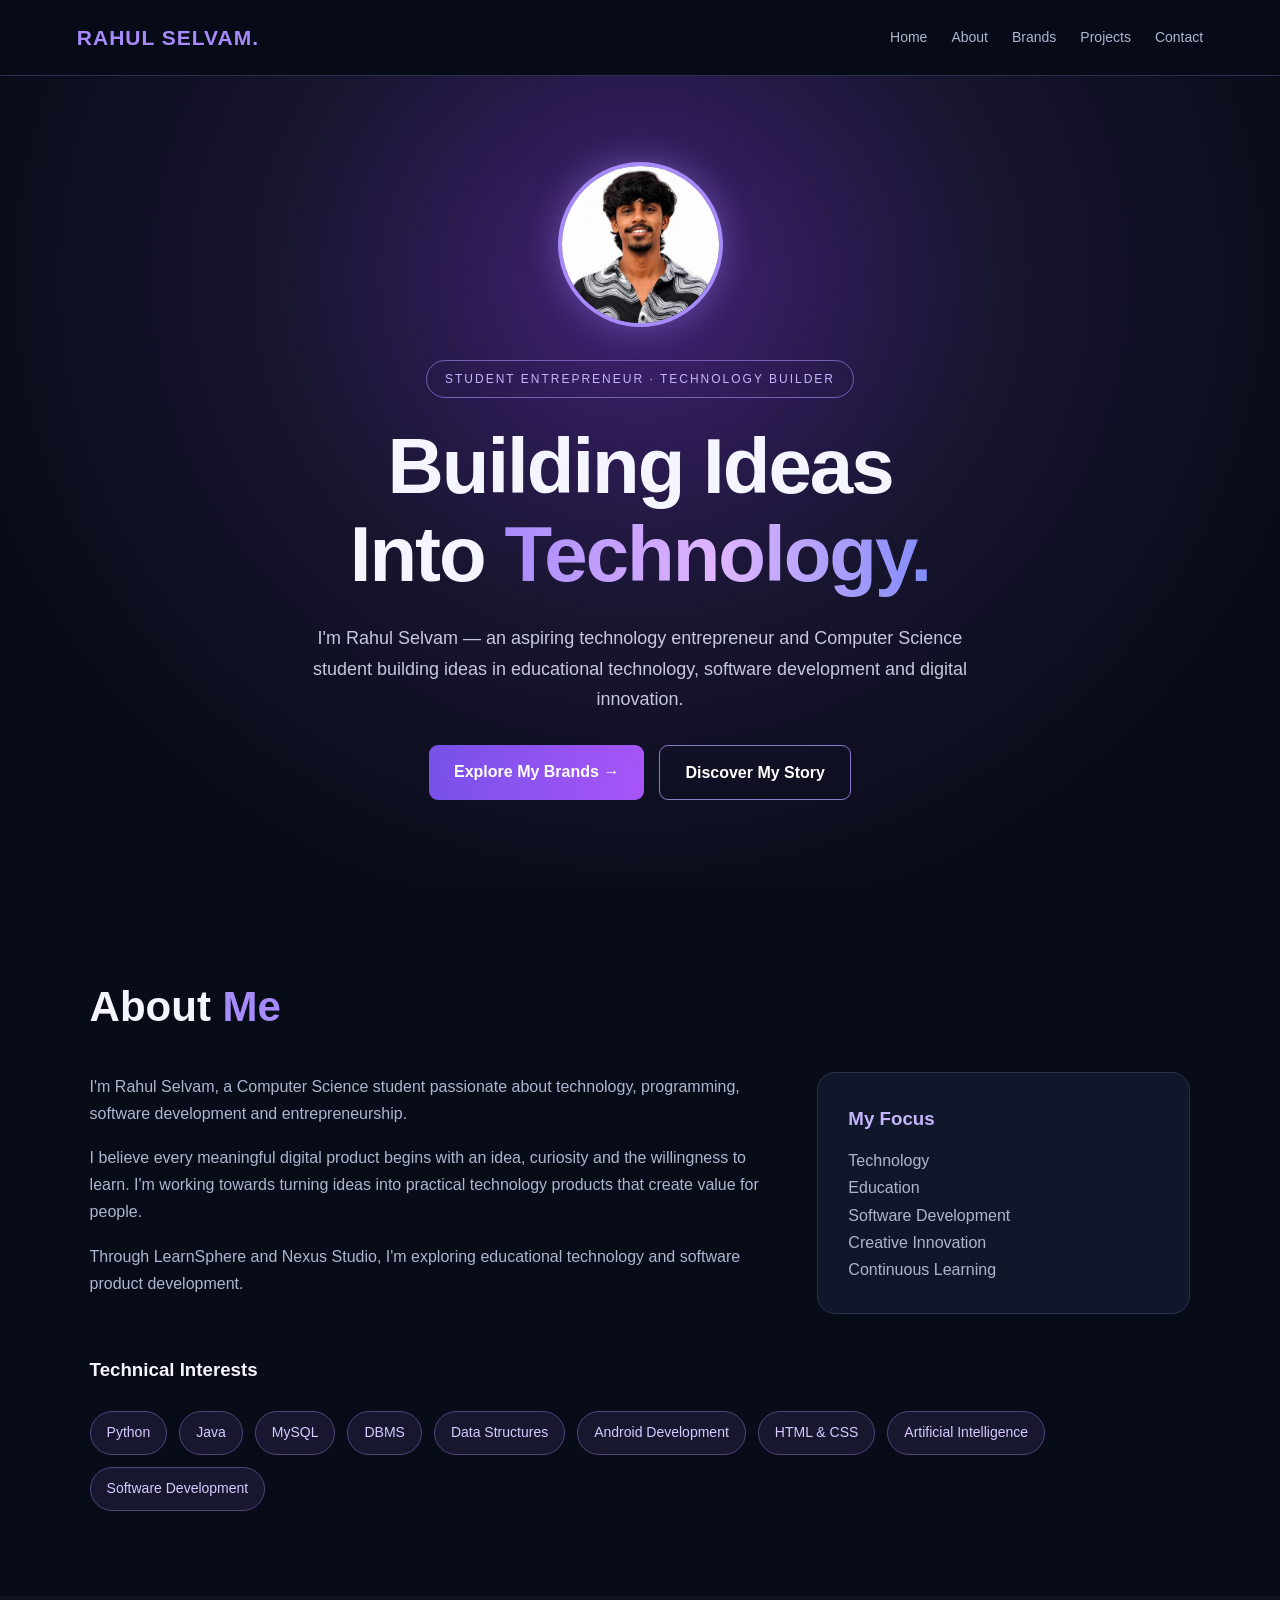
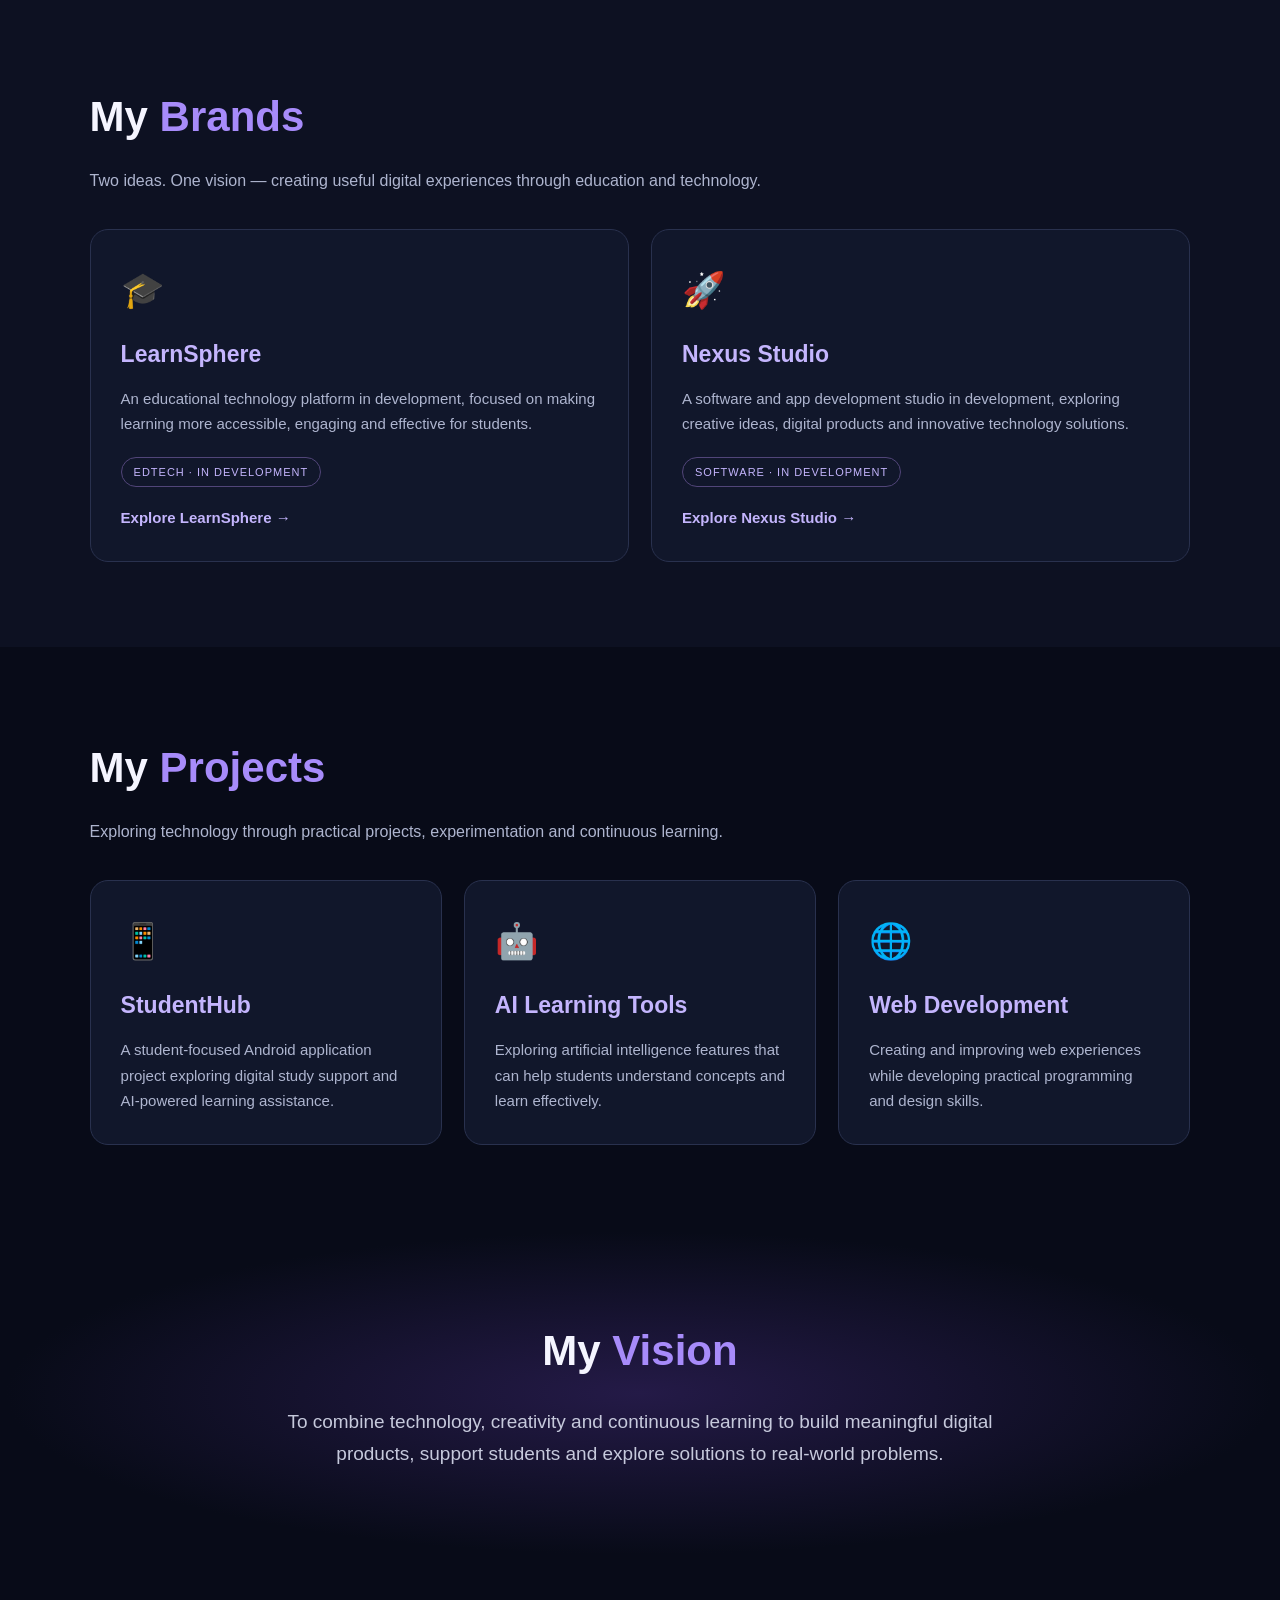
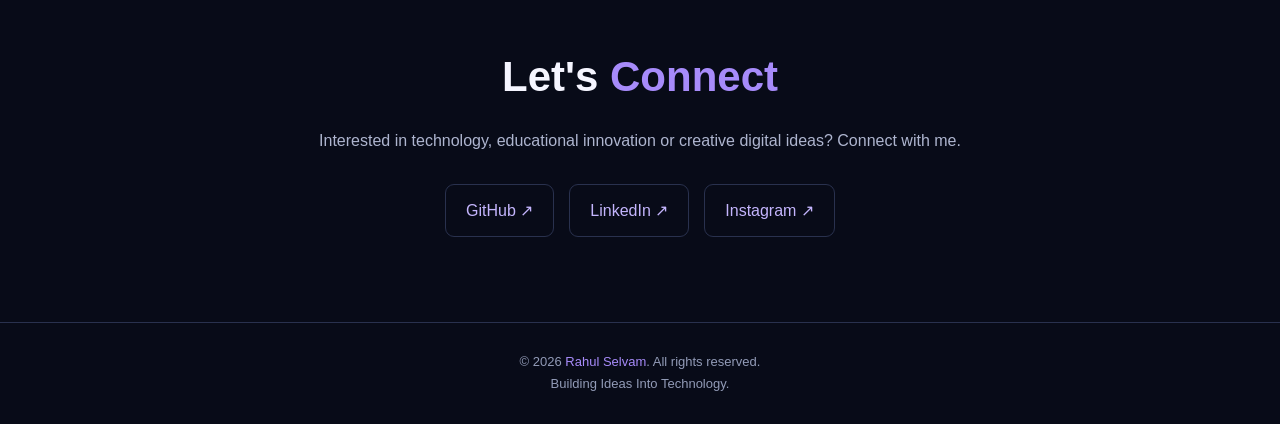
==== commit ef1e23ac: "Update index.html" ====
--- a/index.html
+++ b/index.html
@@ -7,7 +7,6 @@
 <meta name="theme-color" content="#080b18">
 
 <title>Rahul Selvam | Founder & Technology Builder</title>
-
 <meta name="description" content="Official portfolio of Rahul Selvam, founder building LearnSphere and Nexus Studio.">
 
 <style>
@@ -265,6 +264,30 @@
   transform: translateY(-7px);
   border-color: #a78bfa;
   box-shadow: 0 15px 40px #0004;
+}
+
+/* CLICKABLE BRAND CARDS */
+
+.card-link {
+  display: block;
+  color: inherit;
+  text-decoration: none;
+  cursor: pointer;
+}
+
+.card-link:focus-visible {
+  outline: 2px solid #a78bfa;
+  outline-offset: 5px;
+}
+
+.card-link h3 {
+  color: #c4b5fd;
+}
+
+.card-link .explore-link {
+  margin-top: 18px;
+  color: #c4b5fd;
+  font-weight: bold;
 }
 
 .card-icon {
@@ -516,7 +539,7 @@
   </div>
 </section>
 
-<!-- MY BRANDS -->
+<!-- MY BRANDS: BOTH CARDS ARE CLICKABLE -->
 
 <section class="dark-section" id="brands">
   <div class="container">
@@ -532,7 +555,10 @@
 
     <div class="cards">
 
-      <article class="card">
+      <!-- LEARNSPHERE CARD -->
+      <a href="learnsphere.html" class="card card-link"
+         aria-label="Explore LearnSphere">
+
         <div class="card-icon">🎓</div>
 
         <h3>LearnSphere</h3>
@@ -546,9 +572,17 @@
         <span class="card-label">
           EDTECH · IN DEVELOPMENT
         </span>
-      </article>
-
-      <article class="card">
+
+        <p class="explore-link">
+          Explore LearnSphere →
+        </p>
+
+      </a>
+
+      <!-- NEXUS STUDIO CARD -->
+      <a href="nexus-studio.html" class="card card-link"
+         aria-label="Explore Nexus Studio">
+
         <div class="card-icon">🚀</div>
 
         <h3>Nexus Studio</h3>
@@ -562,7 +596,12 @@
         <span class="card-label">
           SOFTWARE · IN DEVELOPMENT
         </span>
-      </article>
+
+        <p class="explore-link">
+          Explore Nexus Studio →
+        </p>
+
+      </a>
 
     </div>
 
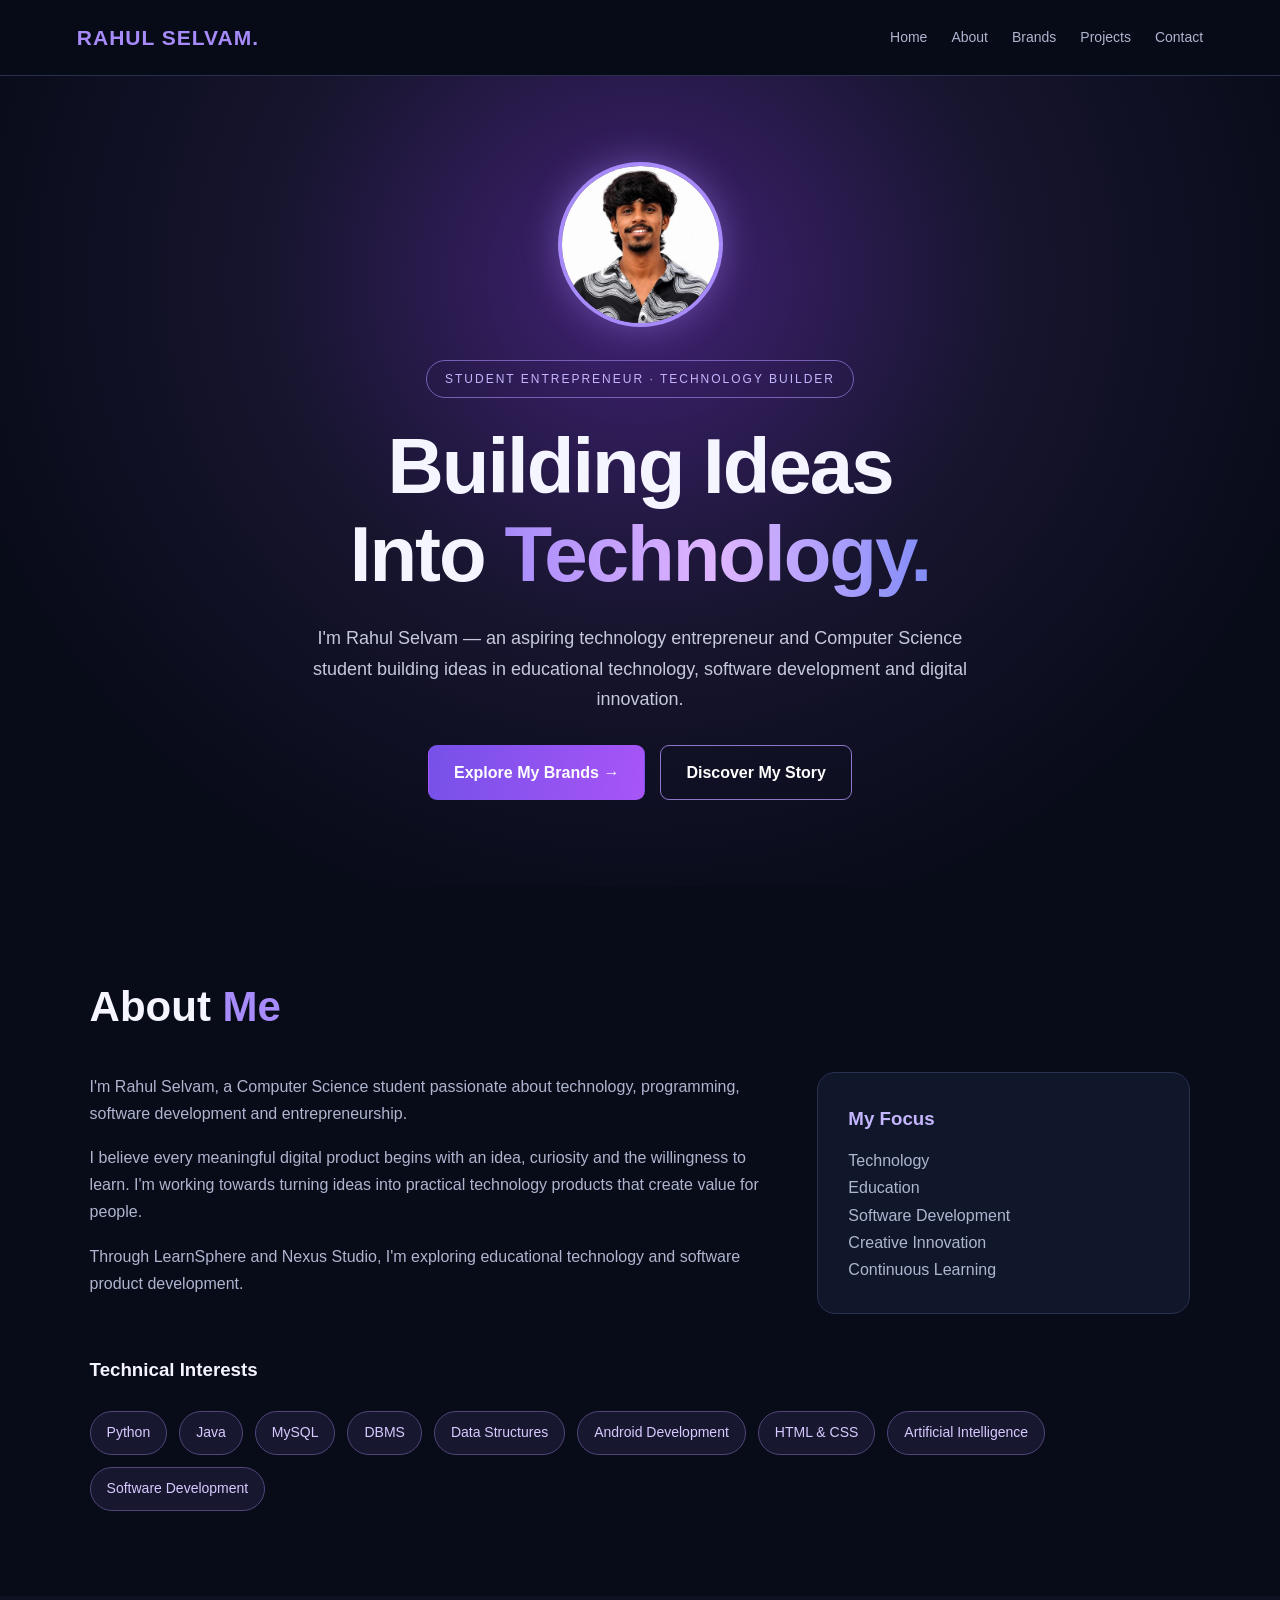
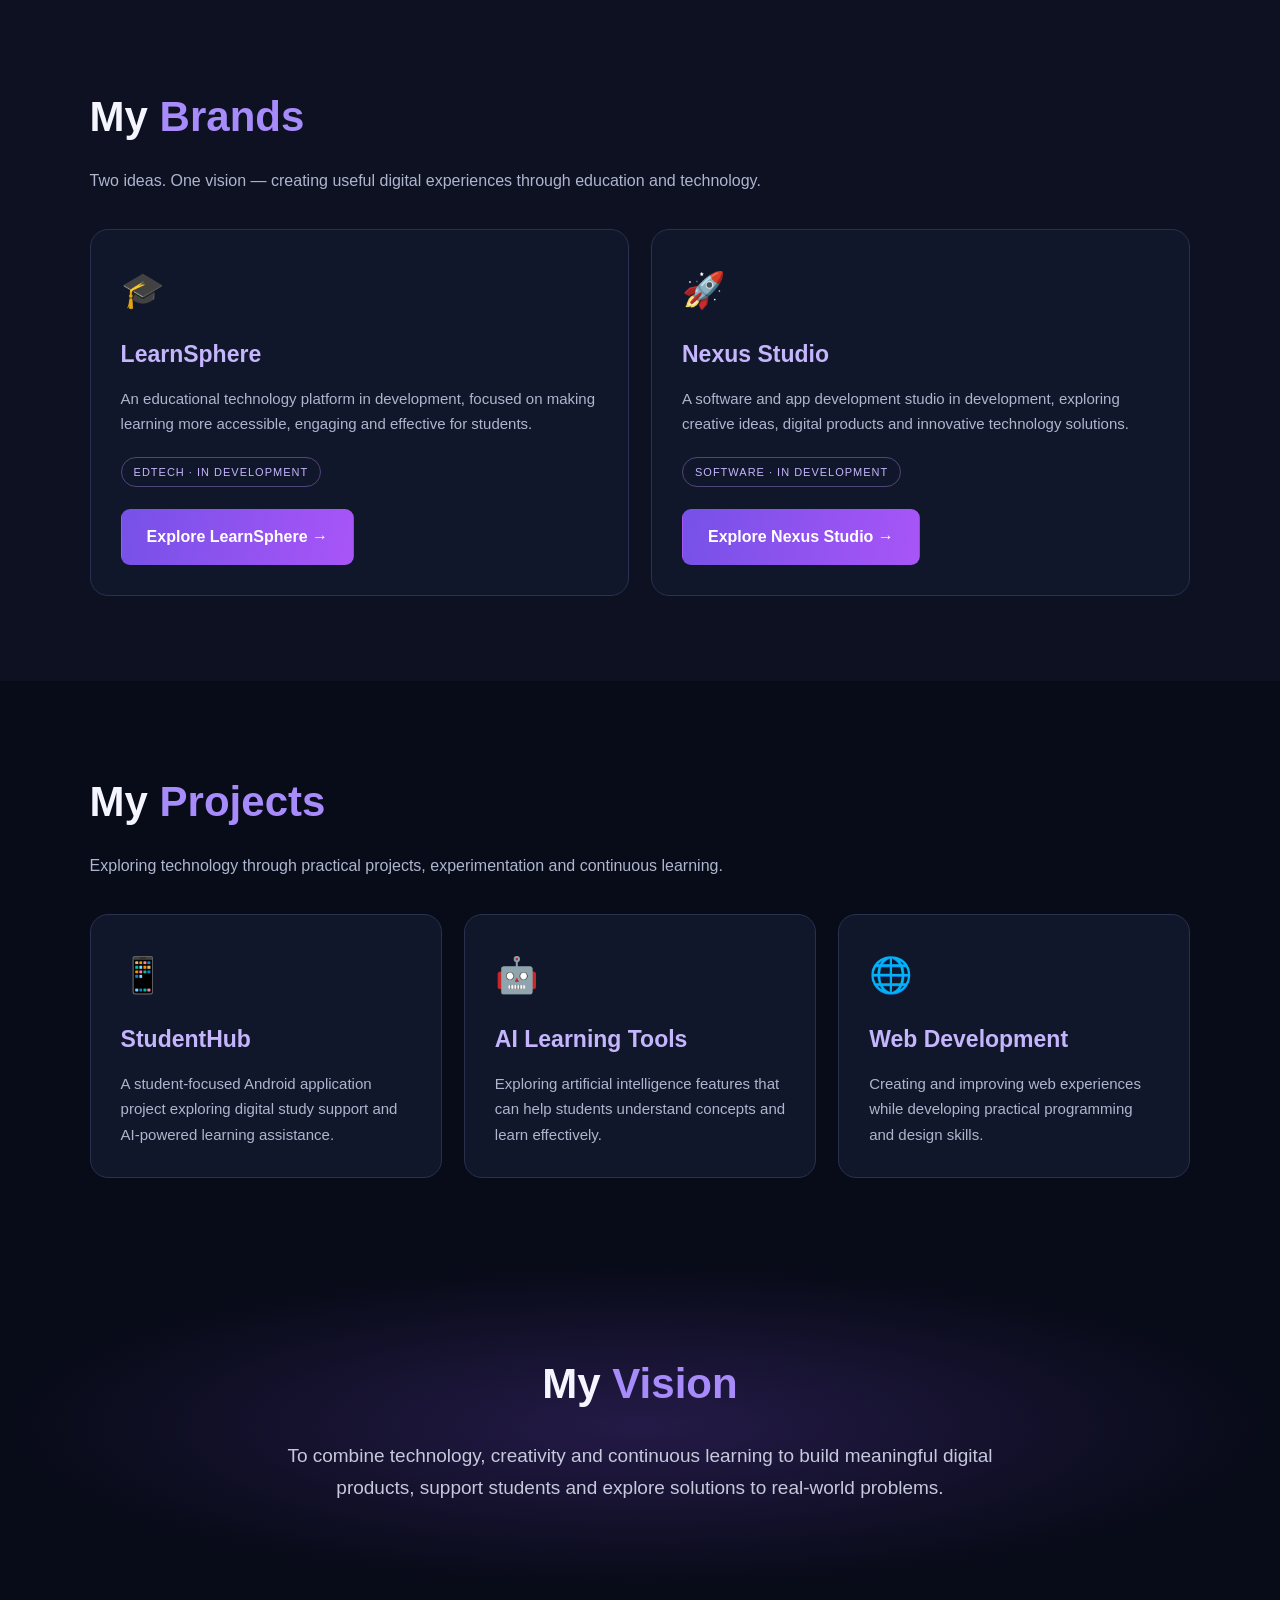
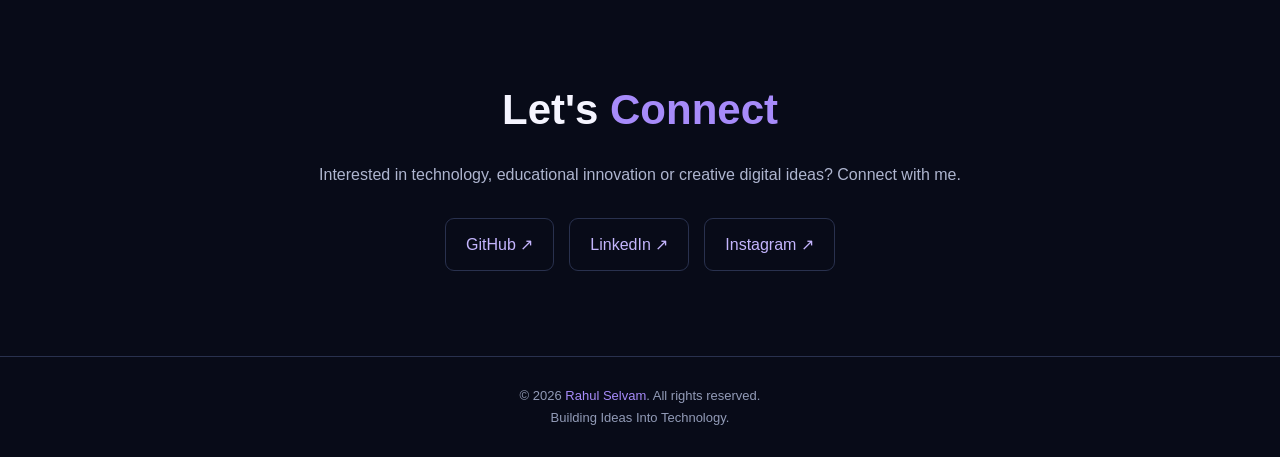
==== commit dfe4b3cc: "Update index.html" ====
--- a/index.html
+++ b/index.html
@@ -160,6 +160,9 @@
   color: white;
   font-weight: bold;
   transition: .3s;
+  border: 1px solid transparent;
+  cursor: pointer;
+  text-align: center;
 }
 
 .btn:hover {
@@ -239,7 +242,7 @@
   font-size: 14px;
 }
 
-/* BRAND AND PROJECT CARDS */
+/* CARDS */
 
 .dark-section {
   background: #0d1122;
@@ -264,30 +267,6 @@
   transform: translateY(-7px);
   border-color: #a78bfa;
   box-shadow: 0 15px 40px #0004;
-}
-
-/* CLICKABLE BRAND CARDS */
-
-.card-link {
-  display: block;
-  color: inherit;
-  text-decoration: none;
-  cursor: pointer;
-}
-
-.card-link:focus-visible {
-  outline: 2px solid #a78bfa;
-  outline-offset: 5px;
-}
-
-.card-link h3 {
-  color: #c4b5fd;
-}
-
-.card-link .explore-link {
-  margin-top: 18px;
-  color: #c4b5fd;
-  font-weight: bold;
 }
 
 .card-icon {
@@ -317,6 +296,10 @@
   letter-spacing: 1px;
 }
 
+.card .btn {
+  margin-top: 22px;
+}
+
 /* VISION */
 
 .vision {
@@ -444,7 +427,7 @@
   </div>
 </nav>
 
-<!-- HERO / HOME -->
+<!-- HERO -->
 
 <header class="hero" id="home">
   <div class="hero-content">
@@ -539,7 +522,7 @@
   </div>
 </section>
 
-<!-- MY BRANDS: BOTH CARDS ARE CLICKABLE -->
+<!-- MY BRANDS -->
 
 <section class="dark-section" id="brands">
   <div class="container">
@@ -555,10 +538,9 @@
 
     <div class="cards">
 
-      <!-- LEARNSPHERE CARD -->
-      <a href="learnsphere.html" class="card card-link"
-         aria-label="Explore LearnSphere">
-
+      <!-- LEARNSPHERE -->
+
+      <article class="card">
         <div class="card-icon">🎓</div>
 
         <h3>LearnSphere</h3>
@@ -573,16 +555,18 @@
           EDTECH · IN DEVELOPMENT
         </span>
 
-        <p class="explore-link">
+        <br>
+
+        <a
+          class="btn"
+          href="https://rahulselvam83-collab.github.io/rahul-selvam/learnsphere.html">
           Explore LearnSphere →
-        </p>
-
-      </a>
-
-      <!-- NEXUS STUDIO CARD -->
-      <a href="nexus-studio.html" class="card card-link"
-         aria-label="Explore Nexus Studio">
-
+        </a>
+      </article>
+
+      <!-- NEXUS STUDIO -->
+
+      <article class="card">
         <div class="card-icon">🚀</div>
 
         <h3>Nexus Studio</h3>
@@ -597,11 +581,14 @@
           SOFTWARE · IN DEVELOPMENT
         </span>
 
-        <p class="explore-link">
+        <br>
+
+        <a
+          class="btn"
+          href="https://rahulselvam83-collab.github.io/rahul-selvam/nexus-studio.html">
           Explore Nexus Studio →
-        </p>
-
-      </a>
+        </a>
+      </article>
 
     </div>
 
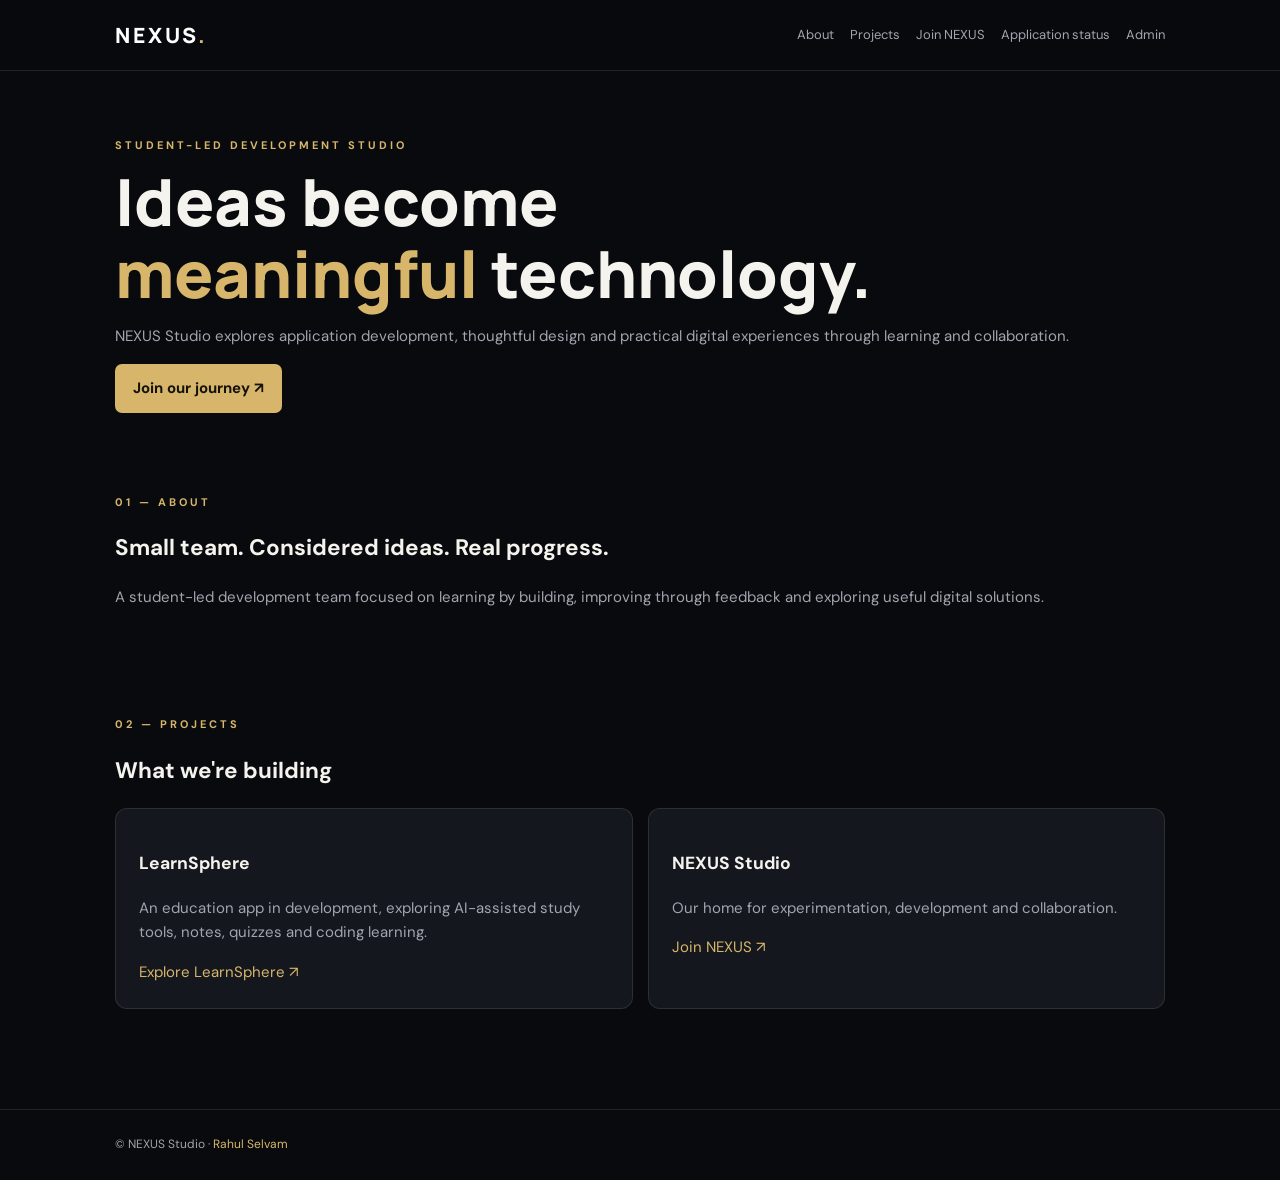
==== commit 77fc242f: "nexus-v2" ====
--- a/index.html
+++ b/index.html
@@ -1,719 +1 @@
-
-<!DOCTYPE html>
-<html lang="en">
-<head>
-<meta charset="UTF-8">
-<meta name="viewport" content="width=device-width, initial-scale=1.0">
-<meta name="theme-color" content="#080b18">
-
-<title>Rahul Selvam | Founder & Technology Builder</title>
-<meta name="description" content="Official portfolio of Rahul Selvam, founder building LearnSphere and Nexus Studio.">
-
-<style>
-* {
-  margin: 0;
-  padding: 0;
-  box-sizing: border-box;
-}
-
-html {
-  scroll-behavior: smooth;
-  scroll-padding-top: 85px;
-}
-
-body {
-  font-family: Arial, Helvetica, sans-serif;
-  background: #080b18;
-  color: #f5f5ff;
-  line-height: 1.7;
-}
-
-a {
-  color: inherit;
-  text-decoration: none;
-}
-
-.container {
-  width: 86%;
-  max-width: 1150px;
-  margin: auto;
-}
-
-/* NAVIGATION */
-
-nav {
-  position: sticky;
-  top: 0;
-  z-index: 100;
-  background: rgba(8,11,24,.95);
-  backdrop-filter: blur(15px);
-  border-bottom: 1px solid #29314e;
-}
-
-.nav-inner {
-  width: 88%;
-  max-width: 1250px;
-  min-height: 75px;
-  margin: auto;
-  display: flex;
-  justify-content: space-between;
-  align-items: center;
-  gap: 20px;
-}
-
-.logo {
-  color: #a78bfa;
-  font-size: 21px;
-  font-weight: 800;
-  letter-spacing: 1px;
-}
-
-.nav-links {
-  display: flex;
-  gap: 24px;
-  flex-wrap: wrap;
-}
-
-.nav-links a {
-  color: #aeb5cf;
-  font-size: 14px;
-  transition: .3s;
-}
-
-.nav-links a:hover {
-  color: #c4b5fd;
-}
-
-/* HERO */
-
-.hero {
-  min-height: 90vh;
-  display: flex;
-  justify-content: center;
-  align-items: center;
-  text-align: center;
-  padding: 80px 20px;
-  background:
-    radial-gradient(ellipse at 50% 25%, #422276 0%, #17152f 40%, #080b18 78%);
-}
-
-.hero-content {
-  max-width: 850px;
-  animation: appear 1s ease;
-}
-
-.profile-photo {
-  width: 165px;
-  height: 165px;
-  object-fit: cover;
-  object-position: center 30%;
-  border-radius: 50%;
-  border: 4px solid #a78bfa;
-  box-shadow: 0 0 35px #a78bfa66;
-  margin-bottom: 25px;
-}
-
-.tag {
-  display: inline-block;
-  padding: 8px 18px;
-  border: 1px solid #7560b5;
-  border-radius: 30px;
-  color: #c4b5fd;
-  font-size: 12px;
-  letter-spacing: 2px;
-}
-
-.hero h1 {
-  font-size: clamp(43px, 8vw, 78px);
-  line-height: 1.12;
-  margin: 25px 0;
-  letter-spacing: -2px;
-}
-
-.gradient {
-  background: linear-gradient(90deg,#a78bfa,#e0b5ff,#818cf8);
-  -webkit-background-clip: text;
-  background-clip: text;
-  color: transparent;
-}
-
-.hero p {
-  max-width: 680px;
-  margin: auto;
-  color: #c6c9dc;
-  font-size: 18px;
-}
-
-.buttons {
-  display: flex;
-  justify-content: center;
-  flex-wrap: wrap;
-  gap: 15px;
-  margin-top: 30px;
-}
-
-.btn {
-  display: inline-block;
-  padding: 13px 25px;
-  border-radius: 9px;
-  background: linear-gradient(100deg,#7651e8,#a855f7);
-  color: white;
-  font-weight: bold;
-  transition: .3s;
-  border: 1px solid transparent;
-  cursor: pointer;
-  text-align: center;
-}
-
-.btn:hover {
-  transform: translateY(-4px);
-  box-shadow: 0 10px 30px #8055e955;
-}
-
-.btn-outline {
-  background: transparent;
-  border: 1px solid #8b78c8;
-}
-
-/* GENERAL SECTIONS */
-
-section {
-  padding: 85px 0;
-}
-
-.section-title {
-  font-size: clamp(30px,5vw,42px);
-  margin-bottom: 15px;
-}
-
-.purple {
-  color: #a78bfa;
-}
-
-.section-subtitle {
-  max-width: 720px;
-  color: #aeb5cf;
-}
-
-/* ABOUT */
-
-.about-grid {
-  display: grid;
-  grid-template-columns: 1.3fr .7fr;
-  gap: 35px;
-  margin-top: 30px;
-  align-items: center;
-}
-
-.about-text p {
-  color: #aeb5cf;
-  margin-bottom: 17px;
-}
-
-.about-box {
-  padding: 30px;
-  background: #11172b;
-  border: 1px solid #29314e;
-  border-radius: 18px;
-}
-
-.about-box h3 {
-  color: #c4b5fd;
-  margin-bottom: 12px;
-}
-
-.about-box p {
-  color: #aeb5cf;
-}
-
-.skills {
-  display: flex;
-  flex-wrap: wrap;
-  gap: 12px;
-  margin-top: 25px;
-}
-
-.skills span {
-  padding: 9px 16px;
-  background: #17172f;
-  border: 1px solid #514579;
-  border-radius: 30px;
-  color: #d7caff;
-  font-size: 14px;
-}
-
-/* CARDS */
-
-.dark-section {
-  background: #0d1122;
-}
-
-.cards {
-  display: grid;
-  grid-template-columns: repeat(auto-fit,minmax(240px,1fr));
-  gap: 22px;
-  margin-top: 35px;
-}
-
-.card {
-  padding: 30px;
-  background: #11172b;
-  border: 1px solid #29314e;
-  border-radius: 18px;
-  transition: .3s;
-}
-
-.card:hover {
-  transform: translateY(-7px);
-  border-color: #a78bfa;
-  box-shadow: 0 15px 40px #0004;
-}
-
-.card-icon {
-  font-size: 35px;
-  margin-bottom: 15px;
-}
-
-.card h3 {
-  font-size: 23px;
-  color: #c4b5fd;
-  margin-bottom: 12px;
-}
-
-.card p {
-  color: #aeb5cf;
-  font-size: 15px;
-}
-
-.card-label {
-  display: inline-block;
-  margin-top: 20px;
-  padding: 5px 12px;
-  border: 1px solid #514579;
-  border-radius: 20px;
-  color: #c4b5fd;
-  font-size: 11px;
-  letter-spacing: 1px;
-}
-
-.card .btn {
-  margin-top: 22px;
-}
-
-/* VISION */
-
-.vision {
-  text-align: center;
-  background: radial-gradient(ellipse at center,#241a47,#080b18 70%);
-}
-
-.vision p {
-  max-width: 780px;
-  margin: 20px auto 0;
-  font-size: 19px;
-  color: #c6c9dc;
-}
-
-/* CONTACT */
-
-.contact {
-  text-align: center;
-}
-
-.contact .section-subtitle {
-  margin: auto;
-}
-
-.social-links {
-  display: flex;
-  justify-content: center;
-  flex-wrap: wrap;
-  gap: 15px;
-  margin-top: 30px;
-}
-
-.social-links a {
-  padding: 12px 20px;
-  border: 1px solid #29314e;
-  border-radius: 9px;
-  color: #c4b5fd;
-  transition: .3s;
-}
-
-.social-links a:hover {
-  background: #171d35;
-  border-color: #a78bfa;
-  transform: translateY(-3px);
-}
-
-/* FOOTER */
-
-footer {
-  padding: 28px 15px;
-  text-align: center;
-  border-top: 1px solid #29314e;
-  color: #929bb7;
-  font-size: 13px;
-}
-
-footer span {
-  color: #a78bfa;
-}
-
-/* ANIMATION */
-
-@keyframes appear {
-  from {
-    opacity: 0;
-    transform: translateY(25px);
-  }
-  to {
-    opacity: 1;
-    transform: translateY(0);
-  }
-}
-
-/* MOBILE RESPONSIVE */
-
-@media(max-width:750px) {
-  .nav-inner {
-    flex-direction: column;
-    padding: 15px 0;
-  }
-
-  .nav-links {
-    justify-content: center;
-    gap: 13px;
-  }
-
-  .nav-links a {
-    font-size: 12px;
-  }
-
-  .about-grid {
-    grid-template-columns: 1fr;
-  }
-
-  .container {
-    width: 88%;
-  }
-
-  section {
-    padding: 65px 0;
-  }
-
-  .hero {
-    min-height: 80vh;
-  }
-}
-</style>
-</head>
-
-<body>
-
-<!-- NAVIGATION -->
-
-<nav>
-  <div class="nav-inner">
-    <a href="#home" class="logo">RAHUL SELVAM.</a>
-
-    <div class="nav-links">
-      <a href="#home">Home</a>
-      <a href="#about">About</a>
-      <a href="#brands">Brands</a>
-      <a href="#projects">Projects</a>
-      <a href="#contact">Contact</a>
-    </div>
-  </div>
-</nav>
-
-<!-- HERO -->
-
-<header class="hero" id="home">
-  <div class="hero-content">
-
-    <img
-      src="rahul-profile.jpg"
-      alt="Rahul Selvam - Founder"
-      class="profile-photo"
-    >
-
-    <br>
-
-    <span class="tag">
-      STUDENT ENTREPRENEUR · TECHNOLOGY BUILDER
-    </span>
-
-    <h1>
-      Building Ideas<br>
-      Into <span class="gradient">Technology.</span>
-    </h1>
-
-    <p>
-      I'm Rahul Selvam — an aspiring technology entrepreneur
-      and Computer Science student building ideas in educational
-      technology, software development and digital innovation.
-    </p>
-
-    <div class="buttons">
-      <a href="#brands" class="btn">Explore My Brands →</a>
-      <a href="#about" class="btn btn-outline">Discover My Story</a>
-    </div>
-
-  </div>
-</header>
-
-<!-- ABOUT ME -->
-
-<section id="about">
-  <div class="container">
-
-    <h2 class="section-title">
-      About <span class="purple">Me</span>
-    </h2>
-
-    <div class="about-grid">
-
-      <div class="about-text">
-        <p>
-          I'm Rahul Selvam, a Computer Science student
-          passionate about technology, programming,
-          software development and entrepreneurship.
-        </p>
-
-        <p>
-          I believe every meaningful digital product begins
-          with an idea, curiosity and the willingness to learn.
-          I'm working towards turning ideas into practical
-          technology products that create value for people.
-        </p>
-
-        <p>
-          Through LearnSphere and Nexus Studio, I'm exploring
-          educational technology and software product development.
-        </p>
-      </div>
-
-      <div class="about-box">
-        <h3>My Focus</h3>
-        <p>Technology</p>
-        <p>Education</p>
-        <p>Software Development</p>
-        <p>Creative Innovation</p>
-        <p>Continuous Learning</p>
-      </div>
-
-    </div>
-
-    <h3 style="margin-top:40px">Technical Interests</h3>
-
-    <div class="skills">
-      <span>Python</span>
-      <span>Java</span>
-      <span>MySQL</span>
-      <span>DBMS</span>
-      <span>Data Structures</span>
-      <span>Android Development</span>
-      <span>HTML & CSS</span>
-      <span>Artificial Intelligence</span>
-      <span>Software Development</span>
-    </div>
-
-  </div>
-</section>
-
-<!-- MY BRANDS -->
-
-<section class="dark-section" id="brands">
-  <div class="container">
-
-    <h2 class="section-title">
-      My <span class="purple">Brands</span>
-    </h2>
-
-    <p class="section-subtitle">
-      Two ideas. One vision — creating useful digital
-      experiences through education and technology.
-    </p>
-
-    <div class="cards">
-
-      <!-- LEARNSPHERE -->
-
-      <article class="card">
-        <div class="card-icon">🎓</div>
-
-        <h3>LearnSphere</h3>
-
-        <p>
-          An educational technology platform in development,
-          focused on making learning more accessible,
-          engaging and effective for students.
-        </p>
-
-        <span class="card-label">
-          EDTECH · IN DEVELOPMENT
-        </span>
-
-        <br>
-
-        <a
-          class="btn"
-          href="https://rahulselvam83-collab.github.io/rahul-selvam/learnsphere.html">
-          Explore LearnSphere →
-        </a>
-      </article>
-
-      <!-- NEXUS STUDIO -->
-
-      <article class="card">
-        <div class="card-icon">🚀</div>
-
-        <h3>Nexus Studio</h3>
-
-        <p>
-          A software and app development studio in development,
-          exploring creative ideas, digital products
-          and innovative technology solutions.
-        </p>
-
-        <span class="card-label">
-          SOFTWARE · IN DEVELOPMENT
-        </span>
-
-        <br>
-
-        <a
-          class="btn"
-          href="https://rahulselvam83-collab.github.io/rahul-selvam/nexus-studio.html">
-          Explore Nexus Studio →
-        </a>
-      </article>
-
-    </div>
-
-  </div>
-</section>
-
-<!-- MY PROJECTS -->
-
-<section id="projects">
-  <div class="container">
-
-    <h2 class="section-title">
-      My <span class="purple">Projects</span>
-    </h2>
-
-    <p class="section-subtitle">
-      Exploring technology through practical projects,
-      experimentation and continuous learning.
-    </p>
-
-    <div class="cards">
-
-      <article class="card">
-        <div class="card-icon">📱</div>
-        <h3>StudentHub</h3>
-        <p>
-          A student-focused Android application project
-          exploring digital study support and
-          AI-powered learning assistance.
-        </p>
-      </article>
-
-      <article class="card">
-        <div class="card-icon">🤖</div>
-        <h3>AI Learning Tools</h3>
-        <p>
-          Exploring artificial intelligence features
-          that can help students understand concepts
-          and learn effectively.
-        </p>
-      </article>
-
-      <article class="card">
-        <div class="card-icon">🌐</div>
-        <h3>Web Development</h3>
-        <p>
-          Creating and improving web experiences while
-          developing practical programming and design skills.
-        </p>
-      </article>
-
-    </div>
-
-  </div>
-</section>
-
-<!-- MY VISION -->
-
-<section class="vision">
-  <div class="container">
-
-    <h2 class="section-title">
-      My <span class="purple">Vision</span>
-    </h2>
-
-    <p>
-      To combine technology, creativity and continuous
-      learning to build meaningful digital products,
-      support students and explore solutions to
-      real-world problems.
-    </p>
-
-  </div>
-</section>
-
-<!-- CONTACT -->
-
-<section class="contact" id="contact">
-  <div class="container">
-
-    <h2 class="section-title">
-      Let's <span class="purple">Connect</span>
-    </h2>
-
-    <p class="section-subtitle">
-      Interested in technology, educational innovation
-      or creative digital ideas? Connect with me.
-    </p>
-
-    <div class="social-links">
-
-      <a
-        href="https://github.com/rahulselvam83-collab"
-        target="_blank"
-        rel="noopener noreferrer">
-        GitHub ↗
-      </a>
-
-      <a
-        href="https://www.linkedin.com/in/rahul-selvam-aa23b23a5/"
-        target="_blank"
-        rel="noopener noreferrer">
-        LinkedIn ↗
-      </a>
-
-      <a
-        href="https://www.instagram.com/_x__eclipwze__x_/"
-        target="_blank"
-        rel="noopener noreferrer">
-        Instagram ↗
-      </a>
-
-    </div>
-
-  </div>
-</section>
-
-<!-- FOOTER -->
-
-<footer>
-  <p>
-    © 2026 <span>Rahul Selvam</span>. All rights reserved.
-  </p>
-  <p>Building Ideas Into Technology.</p>
-</footer>
-
-</body>
-</html>
+<!doctype html><html><head><meta charset="utf-8"><meta name="viewport" content="width=device-width,initial-scale=1"><title>NEXUS Studio V2</title><link rel="stylesheet" href="styles.css"></head><body><header class="top"><div class="wrap nav"><a class="brand" href="index.html">NEXUS<span>.</span></a><nav class="links"><a href="#about">About</a><a href="#projects">Projects</a><a href="join.html">Join NEXUS</a><a href="status.html">Application status</a><a href="admin/login.html">Admin</a></nav></div></header><main class="wrap"><section class="hero"><div class="eyebrow">STUDENT-LED DEVELOPMENT STUDIO</div><h1>Ideas become<br><span>meaningful</span> technology.</h1><p class="muted">NEXUS Studio explores application development, thoughtful design and practical digital experiences through learning and collaboration.</p><p><a class="btn" href="join.html">Join our journey ↗</a></p></section><section class="section" id="about"><div class="eyebrow">01 — ABOUT</div><h2>Small team. Considered ideas. Real progress.</h2><p class="muted">A student-led development team focused on learning by building, improving through feedback and exploring useful digital solutions.</p></section><section class="section" id="projects"><div class="eyebrow">02 — PROJECTS</div><h2>What we're building</h2><div class="grid"><article class="card"><h3>LearnSphere</h3><p class="muted">An education app in development, exploring AI-assisted study tools, notes, quizzes and coding learning.</p><a href="https://rahulselvam83-collab.github.io/rahul-selvam/learnsphere.html">Explore LearnSphere ↗</a></article><article class="card"><h3>NEXUS Studio</h3><p class="muted">Our home for experimentation, development and collaboration.</p><a href="join.html">Join NEXUS ↗</a></article></div></section></main><footer class="footer"><div class="wrap">© NEXUS Studio · <a href="https://rahulselvam83-collab.github.io/rahul-selvam/">Rahul Selvam</a></div></footer></body></html>
--- a/styles.css
+++ b/styles.css
@@ -0,0 +1,2 @@
+@import url('https://fonts.googleapis.com/css2?family=DM+Sans:wght@400;500;600;700&family=Manrope:wght@500;700;800&display=swap');
+:root{--bg:#090a0d;--panel:#14171d;--gold:#d7b66b;--white:#f5f3ee;--muted:#a1a5af;--line:#ffffff1a}*{box-sizing:border-box}body{margin:0;background:var(--bg);color:var(--white);font:15px 'DM Sans',sans-serif;line-height:1.65}a{color:var(--gold);text-decoration:none}.wrap{width:min(1050px,92%);margin:auto}.top{border-bottom:1px solid var(--line);position:sticky;top:0;background:#090a0dee;backdrop-filter:blur(12px)}.nav{min-height:70px;display:flex;align-items:center;justify-content:space-between;gap:15px}.brand{font:800 21px Manrope;letter-spacing:3px;color:white}.brand span,h1 span{color:var(--gold)}.links,.actions{display:flex;gap:16px;flex-wrap:wrap}.links a{color:var(--muted);font-size:13px}.hero{padding:65px 0 35px}.eyebrow{color:var(--gold);letter-spacing:3px;font-size:11px;font-weight:700}.hero h1{font:800 clamp(38px,7vw,65px)/1.1 Manrope;margin:12px 0}.muted{color:var(--muted)}.section{padding:30px 0 60px}.panel,.card{background:var(--panel);border:1px solid var(--line);border-radius:12px;padding:23px}.grid{display:grid;grid-template-columns:repeat(auto-fit,minmax(220px,1fr));gap:15px}.btn,button{display:inline-block;border:0;border-radius:7px;padding:12px 18px;background:var(--gold);color:#15120b;font-weight:700;cursor:pointer}.secondary{background:transparent!important;border:1px solid var(--line)!important;color:var(--white)!important}.form{display:grid;gap:14px;max-width:680px}.field{display:grid;gap:6px}.field label{font-size:13px;color:var(--muted)}input,textarea,select{width:100%;padding:12px;background:#0d1015;border:1px solid var(--line);border-radius:7px;color:white;font:inherit}textarea{min-height:110px}.row{display:grid;grid-template-columns:1fr 1fr;gap:14px}.small{font-size:12px}.error{color:#ff8585}.success{color:#8bd6a4}.hidden{display:none!important}.table-wrap{overflow:auto}table{width:100%;border-collapse:collapse;min-width:650px}td,th{text-align:left;padding:12px;border-bottom:1px solid var(--line);font-size:13px}th{color:var(--gold)}.footer{padding:25px 0;border-top:1px solid var(--line);color:var(--muted);font-size:12px;margin-top:40px}@media(max-width:650px){.nav{align-items:flex-start;flex-direction:column;padding:13px 0}.row{grid-template-columns:1fr}}
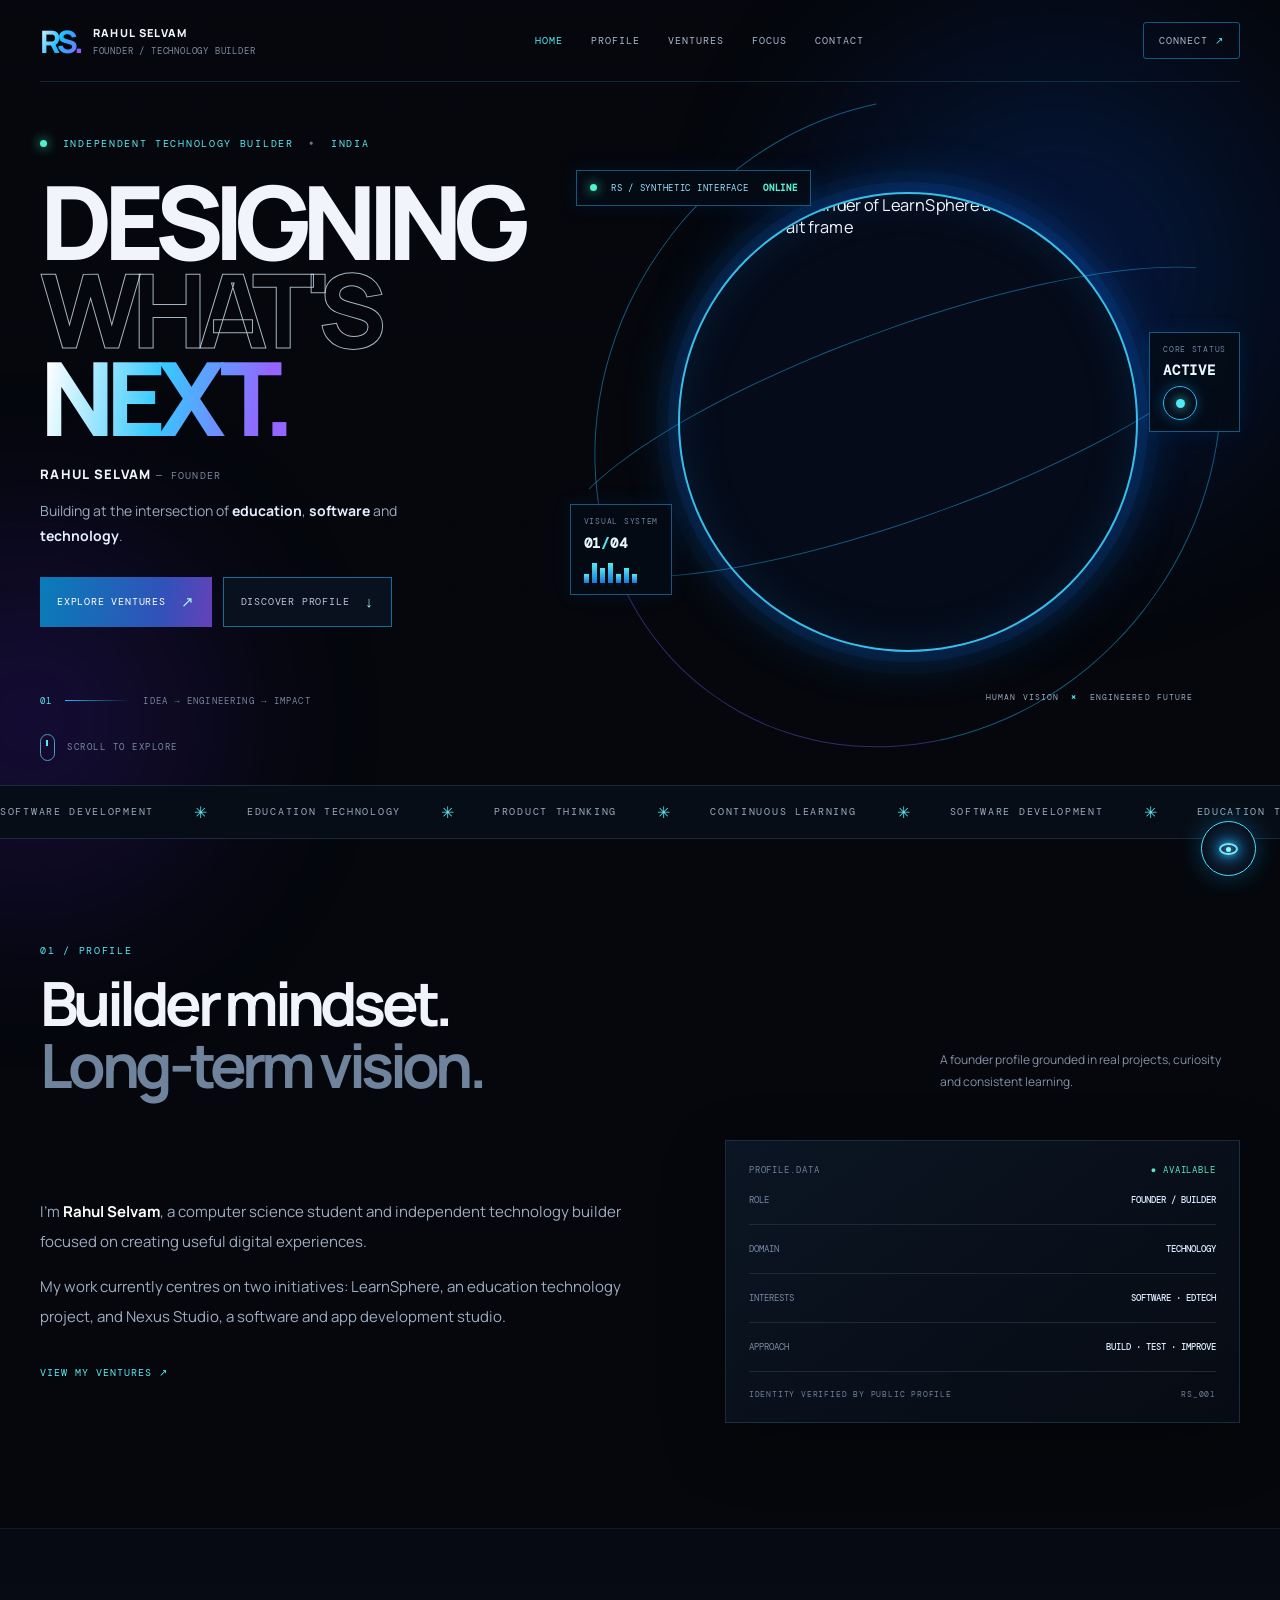
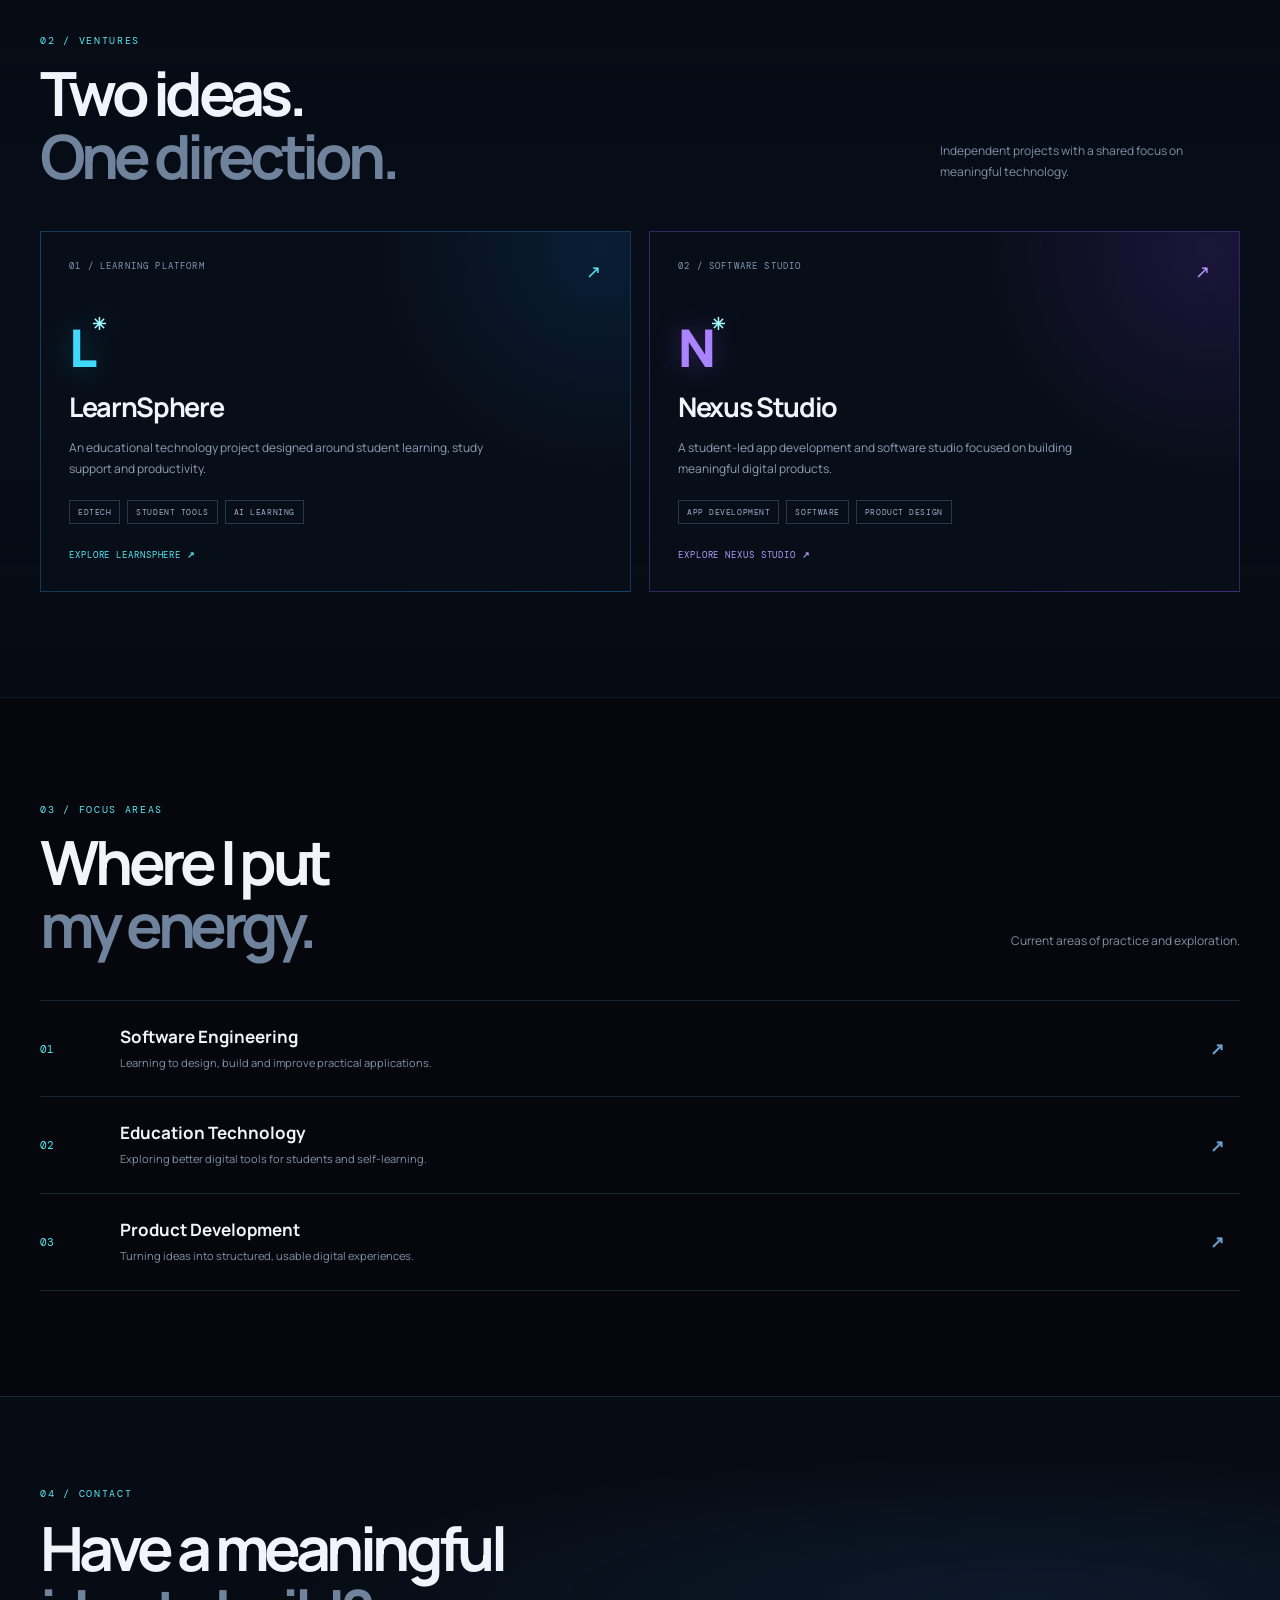
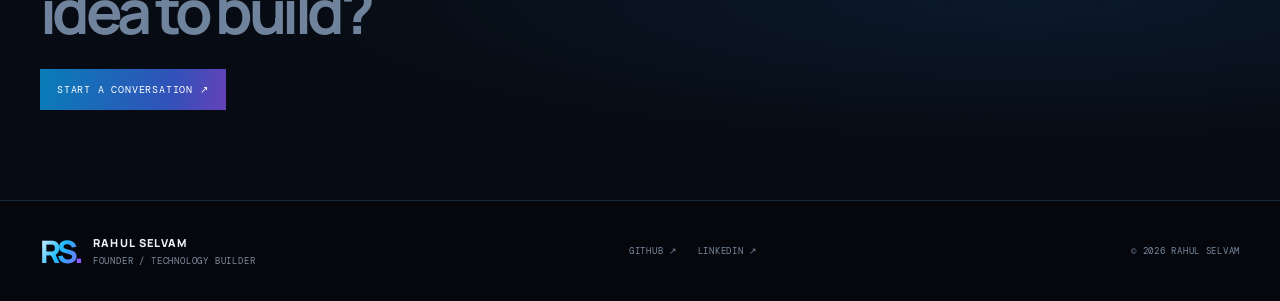
==== commit ad566c25: "Launch Rahul Selvam Founder Website" ====
--- a/index.html
+++ b/index.html
@@ -1 +1,81 @@
-<!doctype html><html><head><meta charset="utf-8"><meta name="viewport" content="width=device-width,initial-scale=1"><title>NEXUS Studio V2</title><link rel="stylesheet" href="styles.css"></head><body><header class="top"><div class="wrap nav"><a class="brand" href="index.html">NEXUS<span>.</span></a><nav class="links"><a href="#about">About</a><a href="#projects">Projects</a><a href="join.html">Join NEXUS</a><a href="status.html">Application status</a><a href="admin/login.html">Admin</a></nav></div></header><main class="wrap"><section class="hero"><div class="eyebrow">STUDENT-LED DEVELOPMENT STUDIO</div><h1>Ideas become<br><span>meaningful</span> technology.</h1><p class="muted">NEXUS Studio explores application development, thoughtful design and practical digital experiences through learning and collaboration.</p><p><a class="btn" href="join.html">Join our journey ↗</a></p></section><section class="section" id="about"><div class="eyebrow">01 — ABOUT</div><h2>Small team. Considered ideas. Real progress.</h2><p class="muted">A student-led development team focused on learning by building, improving through feedback and exploring useful digital solutions.</p></section><section class="section" id="projects"><div class="eyebrow">02 — PROJECTS</div><h2>What we're building</h2><div class="grid"><article class="card"><h3>LearnSphere</h3><p class="muted">An education app in development, exploring AI-assisted study tools, notes, quizzes and coding learning.</p><a href="https://rahulselvam83-collab.github.io/rahul-selvam/learnsphere.html">Explore LearnSphere ↗</a></article><article class="card"><h3>NEXUS Studio</h3><p class="muted">Our home for experimentation, development and collaboration.</p><a href="join.html">Join NEXUS ↗</a></article></div></section></main><footer class="footer"><div class="wrap">© NEXUS Studio · <a href="https://rahulselvam83-collab.github.io/rahul-selvam/">Rahul Selvam</a></div></footer></body></html>
+<!DOCTYPE html>
+<html lang="en">
+<head>
+<meta charset="UTF-8"><meta name="viewport" content="width=device-width,initial-scale=1">
+<meta name="theme-color" content="#05070c">
+<meta name="description" content="Rahul Selvam — founder of LearnSphere and Nexus Studio. Technology, software and education projects.">
+<meta property="og:title" content="Rahul Selvam | Founder & Technology Builder">
+<meta property="og:description" content="Founder of LearnSphere and Nexus Studio.">
+<meta property="og:type" content="website">
+<title>Rahul Selvam | Founder & Technology Builder</title>
+<link rel="preconnect" href="https://fonts.googleapis.com"><link rel="preconnect" href="https://fonts.gstatic.com" crossorigin>
+<link href="https://fonts.googleapis.com/css2?family=DM+Mono:wght@400;500&family=Manrope:wght@400;500;600;700;800&display=swap" rel="stylesheet">
+<link rel="stylesheet" href="style.css">
+<script type="application/ld+json">
+{"@context":"https://schema.org","@type":"Person","name":"Rahul Selvam","url":"https://rahulselvamanu.com/","jobTitle":"Founder and Technology Builder","description":"Founder of LearnSphere and Nexus Studio.","sameAs":["https://github.com/rahulselvam83-collab","https://www.linkedin.com/in/rahul-selvam-aa23b23a5/"]}
+</script>
+</head>
+<body>
+<div class="ambient ambient-a"></div><div class="ambient ambient-b"></div><div class="grid-bg"></div>
+<header class="header wrap">
+ <a class="identity" href="#top"><span class="rs">RS<span>.</span></span><span class="identity-copy">RAHUL SELVAM<small>FOUNDER / TECHNOLOGY BUILDER</small></span></a>
+ <button class="menu-toggle" id="menuToggle" aria-label="Open menu">☰</button>
+ <nav id="mainNav"><a href="#top" class="active">HOME</a><a href="#profile">PROFILE</a><a href="#ventures">VENTURES</a><a href="#capabilities">FOCUS</a><a href="#contact">CONTACT</a></nav>
+ <a class="header-link" href="#contact">CONNECT <span>↗</span></a>
+</header>
+<main id="top">
+<section class="hero wrap">
+ <div class="hero-copy reveal">
+  <div class="overline"><i></i> INDEPENDENT TECHNOLOGY BUILDER <b>•</b> INDIA</div>
+  <h1>DESIGNING<br><span class="outline">WHAT'S</span><br><span class="shine">NEXT.</span></h1>
+  <p class="hero-name">RAHUL SELVAM <span>— FOUNDER</span></p>
+  <p class="hero-description">Building at the intersection of <strong>education</strong>, <strong>software</strong> and <strong>technology</strong>.</p>
+  <div class="hero-actions"><a class="btn btn-primary" href="#ventures">EXPLORE VENTURES <span>↗</span></a><a class="btn btn-ghost" href="#profile">DISCOVER PROFILE <span>↓</span></a></div>
+  <div class="hero-index"><span>01</span><span class="index-line"></span><span>IDEA → ENGINEERING → IMPACT</span></div>
+ </div>
+ <div class="hero-art reveal">
+  <div class="art-frame"><img src="assets/rahul-profile-circle.png" alt="Rahul Selvam, founder of LearnSphere and Nexus Studio, in a circular portrait frame"></div>
+  <div class="corner corner-tl"></div><div class="corner corner-br"></div>
+  <div class="hud-label label-top"><span class="live-dot"></span> RS / SYNTHETIC INTERFACE <b>ONLINE</b></div>
+  <div class="hud-label label-left"><small>VISUAL SYSTEM</small><strong>01<span>/</span>04</strong><div class="bars"><i></i><i></i><i></i><i></i><i></i><i></i><i></i></div></div>
+  <div class="hud-label label-right"><small>CORE STATUS</small><strong>ACTIVE</strong><div class="pulse-ring"><i></i></div></div>
+  <div class="orbit orbit-one"></div><div class="orbit orbit-two"></div>
+  <div class="art-caption"><span>HUMAN VISION</span><b>×</b><span>ENGINEERED FUTURE</span></div>
+ </div>
+ <div class="scroll-cue"><span></span> SCROLL TO EXPLORE</div>
+</section>
+
+<section class="ticker" aria-label="Areas of focus"><div class="ticker-track"><span>SOFTWARE DEVELOPMENT</span><i>✳</i><span>EDUCATION TECHNOLOGY</span><i>✳</i><span>PRODUCT THINKING</span><i>✳</i><span>CONTINUOUS LEARNING</span><i>✳</i><span>SOFTWARE DEVELOPMENT</span><i>✳</i><span>EDUCATION TECHNOLOGY</span><i>✳</i></div></section>
+
+<section class="section wrap" id="profile">
+ <div class="section-top reveal"><div><span class="eyebrow">01 / PROFILE</span><h2>Builder mindset.<br><em>Long-term vision.</em></h2></div><p class="section-aside">A founder profile grounded in real projects, curiosity and consistent learning.</p></div>
+ <div class="profile-grid">
+  <div class="profile-copy reveal"><p>I'm <strong>Rahul Selvam</strong>, a computer science student and independent technology builder focused on creating useful digital experiences.</p><p>My work currently centres on two initiatives: LearnSphere, an education technology project, and Nexus Studio, a software and app development studio.</p><a class="text-link" href="#ventures">VIEW MY VENTURES <span>↗</span></a></div>
+  <div class="profile-console reveal"><div class="console-head"><span>PROFILE.DATA</span><span class="console-status">● AVAILABLE</span></div><div class="data-row"><span>ROLE</span><b>FOUNDER / BUILDER</b></div><div class="data-row"><span>DOMAIN</span><b>TECHNOLOGY</b></div><div class="data-row"><span>INTERESTS</span><b>SOFTWARE · EDTECH</b></div><div class="data-row"><span>APPROACH</span><b>BUILD · TEST · IMPROVE</b></div><div class="console-foot"><span>IDENTITY VERIFIED BY PUBLIC PROFILE</span><span>RS_001</span></div></div>
+ </div>
+</section>
+
+<section class="section ventures-section" id="ventures"><div class="wrap">
+ <div class="section-top reveal"><div><span class="eyebrow">02 / VENTURES</span><h2>Two ideas.<br><em>One direction.</em></h2></div><p class="section-aside">Independent projects with a shared focus on meaningful technology.</p></div>
+ <div class="venture-grid">
+  <article class="venture-card learn reveal"><div class="card-top"><span>01 / LEARNING PLATFORM</span><span class="arrow">↗</span></div><div class="venture-symbol">L<span>✳</span></div><h3>LearnSphere</h3><p>An educational technology project designed around student learning, study support and productivity.</p><div class="tags"><span>EDTECH</span><span>STUDENT TOOLS</span><span>AI LEARNING</span></div><a href="learnsphere.html" class="card-link">EXPLORE LEARNSPHERE <b>↗</b></a></article>
+  <article class="venture-card nexus reveal"><div class="card-top"><span>02 / SOFTWARE STUDIO</span><span class="arrow">↗</span></div><div class="venture-symbol n-symbol">N<span>✳</span></div><h3>Nexus Studio</h3><p>A student-led app development and software studio focused on building meaningful digital products.</p><div class="tags"><span>APP DEVELOPMENT</span><span>SOFTWARE</span><span>PRODUCT DESIGN</span></div><a href="nexus-studio.html" class="card-link">EXPLORE NEXUS STUDIO <b>↗</b></a></article>
+ </div>
+</div></section>
+
+<section class="section wrap" id="capabilities">
+ <div class="section-top reveal"><div><span class="eyebrow">03 / FOCUS AREAS</span><h2>Where I put<br><em>my energy.</em></h2></div><p class="section-aside">Current areas of practice and exploration.</p></div>
+ <div class="focus-grid">
+  <div class="focus-item reveal"><span>01</span><div><h3>Software Engineering</h3><p>Learning to design, build and improve practical applications.</p></div><b>↗</b></div>
+  <div class="focus-item reveal"><span>02</span><div><h3>Education Technology</h3><p>Exploring better digital tools for students and self-learning.</p></div><b>↗</b></div>
+  <div class="focus-item reveal"><span>03</span><div><h3>Product Development</h3><p>Turning ideas into structured, usable digital experiences.</p></div><b>↗</b></div>
+ </div>
+</section>
+
+<section class="contact-section" id="contact"><div class="wrap contact-inner reveal"><span class="eyebrow">04 / CONTACT</span><h2>Have a meaningful<br><em>idea to build?</em></h2><a class="btn btn-primary" href="mailto:hello@rahulselvamanu.com">START A CONVERSATION ↗</a></div></section>
+</main>
+<footer class="footer wrap"><a class="identity" href="#top"><span class="rs">RS<span>.</span></span><span class="identity-copy">RAHUL SELVAM<small>FOUNDER / TECHNOLOGY BUILDER</small></span></a><div class="socials"><a href="https://github.com/rahulselvam83-collab" target="_blank" rel="noopener">GITHUB ↗</a><a href="https://www.linkedin.com/in/rahul-selvam-aa23b23a5/" target="_blank" rel="noopener">LINKEDIN ↗</a></div><span class="copyright">© <span id="year"></span> RAHUL SELVAM</span></footer>
+
+<div class="assistant-wrap"><div class="assistant-panel" id="assistantPanel"><div class="assistant-head"><span class="live-dot"></span> RS DIGITAL GUIDE <button id="closeAssistant" aria-label="Close assistant">×</button></div><p>Choose a section to explore.</p><a href="#profile">PROFILE <b>↗</b></a><a href="#ventures">VENTURES <b>↗</b></a><a href="#contact">CONTACT <b>↗</b></a></div><button class="assistant-button" id="assistantButton" aria-label="Open digital guide"><span class="assistant-eye"></span></button></div>
+<script src="script.js"></script>
+</body></html>
--- a/style.css
+++ b/style.css
@@ -0,0 +1,28 @@
+*{box-sizing:border-box}html{scroll-behavior:smooth;scroll-padding-top:90px}body{margin:0;background:#05070c;color:#f1f5fb;font-family:Manrope,Arial,sans-serif;overflow-x:hidden}a{color:inherit;text-decoration:none}.wrap{width:min(1200px,calc(100% - 64px));margin:auto}:root{--blue:#1dbbff;--cyan:#55e9f4;--purple:#8d5bff;--muted:#8793a8;--line:rgba(91,158,211,.2);--panel:#090f19}.ambient{position:fixed;z-index:-2;pointer-events:none;filter:blur(100px);border-radius:50%;opacity:.18}.ambient-a{width:450px;height:450px;top:5%;right:0;background:#075bff}.ambient-b{width:360px;height:360px;bottom:0;left:-150px;background:#642cff}.grid-bg{position:fixed;inset:0;z-index:-1;pointer-events:none;opacity:.13;background-image:linear-gradient(rgba(92,165,220,.12) 1px,transparent 1px),linear-gradient(90deg,rgba(92,165,220,.12) 1px,transparent 1px);background-size:65px 65px;mask-image:linear-gradient(to bottom,#000,transparent 90%)}.header{height:82px;display:flex;align-items:center;justify-content:space-between;border-bottom:1px solid var(--line);position:relative;z-index:10}.identity{display:flex;align-items:center;gap:13px}.rs{font-size:31px;font-weight:800;letter-spacing:-.12em;background:linear-gradient(120deg,#fff,var(--blue),var(--purple));background-clip:text;color:transparent}.rs span{color:var(--purple)}.identity-copy{font-size:11px;font-weight:800;letter-spacing:.12em}.identity-copy small{display:block;font:9px 'DM Mono',monospace;color:#7f8da3;letter-spacing:.09em;margin-top:5px}nav{display:flex;gap:28px}nav a,.header-link{font:10px 'DM Mono',monospace;letter-spacing:.1em;color:#aab6c8;transition:.25s}nav a:hover,nav a.active, .header-link:hover{color:var(--cyan)}.header-link{border:1px solid rgba(29,187,255,.45);padding:11px 15px;border-radius:3px}.header-link span{color:var(--cyan)}.menu-toggle{display:none;background:none;border:1px solid var(--line);color:#fff;padding:8px 11px;border-radius:4px}
+.hero{min-height:690px;display:grid;grid-template-columns:.88fr 1.12fr;align-items:center;position:relative;padding:55px 0 78px;gap:15px}.overline,.eyebrow{font:10px 'DM Mono',monospace;letter-spacing:.17em;color:var(--cyan)}.overline i,.live-dot{display:inline-block;width:7px;height:7px;background:#48f5ce;border-radius:50%;box-shadow:0 0 12px #48f5ce;margin-right:8px}.overline b{color:#69788f;margin:0 7px}.hero h1{font-size:clamp(62px,8vw,106px);line-height:.86;letter-spacing:-.09em;margin:27px 0 24px;font-weight:800}.outline{color:transparent;-webkit-text-stroke:1px rgba(220,237,255,.75)}.shine{background:linear-gradient(100deg,#fff 5%,#36caff 48%,#9465ff 88%);background-clip:text;color:transparent}.hero-name{font-size:13px;font-weight:800;letter-spacing:.1em}.hero-name span{font:10px 'DM Mono',monospace;color:#78869b}.hero-description{color:#9ba9bd;font-size:14px;line-height:1.8;max-width:390px;margin:15px 0 28px}.hero-description strong{color:#e5efff}.hero-actions{display:flex;gap:11px;flex-wrap:wrap}.btn{display:inline-flex;align-items:center;gap:15px;padding:14px 17px;font:10px 'DM Mono',monospace;letter-spacing:.08em;border:1px solid rgba(29,187,255,.55);transition:.25s}.btn:hover{transform:translateY(-3px);box-shadow:0 8px 30px #008cff25}.btn-primary{background:linear-gradient(100deg,#087db8,#3152b9 70%,#6541b9);border:0;color:white}.btn-ghost{color:#b6c5d9;background:#08111d}.btn span{font-size:15px;color:#a7f5ff}.hero-index{display:flex;align-items:center;gap:13px;margin-top:68px;color:#75859b;font:9px 'DM Mono',monospace;letter-spacing:.13em}.hero-index>span:first-child{color:var(--cyan)}.index-line{height:1px;width:65px;background:linear-gradient(90deg,var(--blue),transparent)}
+.hero-art{height:560px;position:relative;display:grid;place-items:center;isolation:isolate}.art-frame{width:min(78%,460px);aspect-ratio:1/1;height:auto;position:relative;overflow:hidden;border:2px solid rgba(64,210,255,.9);border-radius:50%;background:#050b18;box-shadow:0 0 0 10px rgba(18,125,255,.08),0 0 0 22px rgba(18,125,255,.035),0 0 55px #087aff55,inset 0 0 45px #168cff25;clip-path:none}.art-frame:before{content:"";position:absolute;inset:0;z-index:1;border-radius:50%;background:radial-gradient(circle at 50% 38%,transparent 48%,rgba(4,8,15,.18) 100%);pointer-events:none}.art-frame img{width:100%;height:100%;object-fit:cover;object-position:center 43%;transform:scale(1.02);animation:portraitDrift 16s ease-in-out infinite alternate}@keyframes portraitDrift{from{transform:scale(1.02) translateX(-.35%)}to{transform:scale(1.07) translateX(.35%)}}.corner{display:none}.corner-tl{top:12px;left:3%;border-top:2px solid;border-left:2px solid}.corner-br{bottom:12px;right:3%;border-right:2px solid;border-bottom:2px solid}.hud-label{position:absolute;z-index:4;background:rgba(4,11,21,.83);border:1px solid rgba(47,183,255,.45);backdrop-filter:blur(10px);padding:11px 13px;font:9px 'DM Mono',monospace;letter-spacing:.08em;color:#9edfff;box-shadow:0 0 20px #007dff18}.hud-label b{color:#55f0d4;margin-left:9px}.label-top{top:5%;left:0}.label-left{left:-1%;bottom:19%;display:grid;gap:8px}.hud-label small{font-size:8px;color:#6e829d}.hud-label strong{font-size:14px;color:#e9f7ff}.hud-label strong span{color:var(--cyan)}.bars{display:flex;gap:3px;align-items:end;height:23px}.bars i{width:5px;background:linear-gradient(var(--cyan),#1678da);height:40%;animation:bars 1.1s ease-in-out infinite alternate}.bars i:nth-child(2n){height:90%;animation-delay:.2s}.bars i:nth-child(3n){height:65%;animation-delay:.4s}@keyframes bars{to{height:100%}}.label-right{right:0;top:34%;display:grid;gap:7px}.pulse-ring{width:34px;height:34px;border:1px solid var(--blue);border-radius:50%;display:grid;place-items:center;box-shadow:0 0 14px #149dff55}.pulse-ring i{width:9px;height:9px;border-radius:50%;background:var(--cyan);box-shadow:0 0 12px var(--cyan);animation:pulse 1.6s infinite}@keyframes pulse{50%{transform:scale(1.8);opacity:.4}}.orbit{position:absolute;border:1px solid rgba(44,186,255,.45);border-radius:50%;pointer-events:none}.orbit-one{width:112%;height:34%;transform:rotate(-20deg);border-left-color:transparent;border-right-color:transparent;animation:orbit 13s linear infinite}.orbit-two{width:91%;height:120%;transform:rotate(35deg);border-top-color:transparent;border-bottom-color:rgba(137,90,255,.4);animation:orbit 19s linear infinite reverse}@keyframes orbit{to{rotate:360deg}}.art-caption{position:absolute;bottom:0;right:7%;display:flex;gap:12px;align-items:center;font:8px 'DM Mono',monospace;letter-spacing:.14em;color:#9aaac0}.art-caption b{color:var(--cyan)}.scroll-cue{position:absolute;bottom:24px;left:0;font:9px 'DM Mono',monospace;letter-spacing:.17em;color:#7789a3;display:flex;align-items:center;gap:12px}.scroll-cue span{height:27px;width:15px;border:1px solid #4a9dc9;border-radius:10px;position:relative}.scroll-cue span:after{content:"";position:absolute;width:2px;height:6px;background:var(--cyan);left:5px;top:5px;animation:scroll 1.5s infinite}@keyframes scroll{to{transform:translateY(9px);opacity:0}}
+.ticker{overflow:hidden;border-block:1px solid var(--line);background:#070d16;padding:15px 0}.ticker-track{display:flex;align-items:center;justify-content:space-around;gap:40px;white-space:nowrap;min-width:max-content;animation:ticker 30s linear infinite}.ticker span{font:10px 'DM Mono',monospace;letter-spacing:.17em;color:#9baac0}.ticker i{font-style:normal;color:var(--cyan)}@keyframes ticker{to{transform:translateX(-30%)}}
+.section{padding:105px 0}.section-top{display:flex;justify-content:space-between;align-items:end;margin-bottom:43px}.eyebrow{display:block;margin-bottom:15px}.section h2,.contact-inner h2{font-size:clamp(36px,5vw,61px);line-height:1.03;letter-spacing:-.075em;margin:0}.section h2 em,.contact-inner h2 em{font-style:normal;color:#70839d}.section-aside{max-width:300px;color:#8291a7;font-size:12px;line-height:1.8;margin:0 0 5px}.profile-grid{display:grid;grid-template-columns:1.1fr .9fr;gap:55px;align-items:center}.profile-copy{max-width:610px}.profile-copy p{color:#9eacc0;font-size:15px;line-height:2}.profile-copy strong{color:#fff}.text-link{display:inline-block;margin-top:19px;color:var(--cyan);font:10px 'DM Mono',monospace;letter-spacing:.1em}.profile-console{padding:23px;border:1px solid var(--line);background:linear-gradient(145deg,#0b1523,#070b13);box-shadow:0 20px 60px #0004}.console-head,.console-foot{display:flex;justify-content:space-between;font:9px 'DM Mono',monospace;letter-spacing:.1em;color:#6f819b}.console-status{color:#55e9c4}.data-row{display:flex;justify-content:space-between;gap:12px;padding:18px 0;border-bottom:1px solid #1b2a3d;font:9px 'DM Mono',monospace;color:#7789a3}.data-row b{color:#dbeaff;font-weight:500;text-align:right}.console-foot{padding-top:17px;font-size:8px}
+.ventures-section{background:linear-gradient(180deg,rgba(8,16,29,.4),rgba(8,15,27,.9),rgba(8,16,29,.4));border-block:1px solid rgba(91,158,211,.1)}.venture-grid{display:grid;grid-template-columns:1fr 1fr;gap:18px}.venture-card{min-height:330px;padding:28px;border:1px solid rgba(49,174,255,.27);background:radial-gradient(circle at 95% 5%,rgba(13,139,255,.12),transparent 34%),#080e18;position:relative;overflow:hidden;transition:.35s}.venture-card:hover{transform:translateY(-6px);border-color:#36caff;box-shadow:0 20px 55px #007dff18}.venture-card.nexus{border-color:rgba(143,92,255,.3);background:radial-gradient(circle at 95% 5%,rgba(133,65,255,.15),transparent 34%),#080e18}.venture-card.nexus:hover{border-color:#a47aff}.card-top{display:flex;justify-content:space-between;font:9px 'DM Mono',monospace;letter-spacing:.13em;color:#8296b1}.arrow{font-size:18px;color:var(--cyan)}.nexus .arrow{color:#b99aff}.venture-symbol{font-size:52px;font-weight:800;letter-spacing:-.1em;color:#42d9ff;margin-top:28px;text-shadow:0 0 28px #00bfff55}.venture-symbol span{font-size:17px;vertical-align:top;color:#a1faff}.n-symbol{color:#aa83ff;text-shadow:0 0 28px #9a55ff55}.venture-card h3{font-size:27px;letter-spacing:-.05em;margin:5px 0 8px}.venture-card p{max-width:430px;color:#8d9db3;font-size:12px;line-height:1.8}.tags{display:flex;gap:7px;flex-wrap:wrap;margin-top:20px}.tags span{font:8px 'DM Mono',monospace;letter-spacing:.07em;color:#9baec7;border:1px solid #26384f;padding:6px 8px}.card-link{display:inline-block;margin-top:25px;font:9px 'DM Mono',monospace;letter-spacing:.1em;color:var(--cyan)}.nexus .card-link{color:#b99aff}
+.focus-grid{border-top:1px solid var(--line)}.focus-item{display:grid;grid-template-columns:65px 1fr 30px;align-items:center;gap:15px;padding:24px 0;border-bottom:1px solid var(--line);transition:.25s}.focus-item:hover{padding-left:12px;background:linear-gradient(90deg,#0c1b2b55,transparent)}.focus-item>span{font:11px 'DM Mono',monospace;color:var(--cyan)}.focus-item h3{font-size:17px;margin:0 0 6px}.focus-item p{font-size:11px;color:#8393aa;margin:0;line-height:1.7}.focus-item>b{font-size:17px;color:#6d9fca}
+.contact-section{padding:90px 0;background:radial-gradient(ellipse at 80% 50%,#15345a55,transparent 50%),#070c14;border-block:1px solid var(--line)}.contact-inner h2{margin:17px 0 27px}.footer{min-height:100px;display:flex;align-items:center;justify-content:space-between;gap:20px}.socials{display:flex;gap:20px}.socials a,.copyright{font:9px 'DM Mono',monospace;letter-spacing:.08em;color:#7889a0}.socials a:hover{color:var(--cyan)}
+.assistant-wrap{position:fixed;right:24px;bottom:24px;z-index:20}.assistant-button{width:55px;height:55px;border:1px solid #50dfff;border-radius:50%;background:radial-gradient(circle,#12385b,#07101d 70%);box-shadow:0 0 25px #00aaff55;display:grid;place-items:center;cursor:pointer}.assistant-eye{width:19px;height:12px;border:2px solid #63eaff;border-radius:50%;position:relative;box-shadow:0 0 12px #15bfff}.assistant-eye:after{content:"";position:absolute;width:5px;height:5px;border-radius:50%;background:#8affff;left:5px;top:2px;box-shadow:0 0 8px #fff}.assistant-panel{display:none;position:absolute;right:0;bottom:68px;width:250px;padding:17px;background:#081321;border:1px solid #2479a9;box-shadow:0 10px 40px #000b}.assistant-panel.open{display:block;animation:panelin .2s ease-out}@keyframes panelin{from{opacity:0;transform:translateY(8px)}to{opacity:1;transform:none}}.assistant-head{font:9px 'DM Mono',monospace;color:var(--cyan);letter-spacing:.1em;display:flex;align-items:center}.assistant-head button{margin-left:auto;background:none;border:0;color:#fff;font-size:19px;cursor:pointer}.assistant-panel p{font-size:11px;color:#8798ae}.assistant-panel>a{display:flex;justify-content:space-between;padding:10px 0;border-top:1px solid #1a2b40;font:9px 'DM Mono',monospace;color:#d9eaff}.assistant-panel>a b{color:var(--cyan)}
+.reveal{opacity:0;transform:translateY(22px);transition:opacity .7s ease,transform .7s ease}.reveal.visible{opacity:1;transform:none}
+@media(max-width:900px){.wrap{width:calc(100% - 42px)}nav{gap:14px}.hero{grid-template-columns:1fr 1fr}.hero h1{font-size:clamp(55px,8vw,80px)}.hero-art{height:440px}.label-left{left:-3%}.profile-grid{gap:25px}}
+@media(max-width:680px){.wrap{width:calc(100% - 32px)}.header{height:70px}.menu-toggle{display:block}nav{display:none;position:absolute;top:69px;left:0;right:0;padding:20px;background:#080f1b;border:1px solid var(--line);flex-direction:column;gap:22px}nav.open{display:flex}.header-link{display:none}.hero{display:flex;flex-direction:column;align-items:stretch;padding:40px 0 70px;gap:12px}.hero-art{order:0;height:360px;width:100%}.hero-art .art-frame{width:min(76vw,330px)}.hero-copy{order:1}.art-frame{width:91%;height:95%}.hud-label{font-size:7px;padding:8px}.label-left{left:0;bottom:12%}.label-right{right:0;top:30%}.hero h1{font-size:65px;margin:18px 0}.hero-index{margin-top:35px}.scroll-cue{bottom:18px}.section{padding:72px 0}.section-top{display:block;margin-bottom:30px}.section-aside{margin-top:17px}.profile-grid,.venture-grid{grid-template-columns:1fr}.profile-copy p{font-size:13px}.venture-card{min-height:300px;padding:23px}.focus-item{grid-template-columns:35px 1fr 20px}.focus-item h3{font-size:14px}.footer{padding:25px 0;align-items:flex-start;flex-direction:column}.socials{gap:15px}.assistant-wrap{right:14px;bottom:14px}}
+@media(prefers-reduced-motion:reduce){*,*:before,*:after{scroll-behavior:auto!important;animation:none!important;transition:none!important}.reveal{opacity:1;transform:none}}
+
+/* Founder ventures: official supplied brand logos */
+.brand-identities{max-width:1180px;margin:110px auto;padding:0 6%;position:relative}
+.brand-identities .section-kicker{font:600 11px/1.4 monospace;letter-spacing:.24em;color:#68d9ff;margin-bottom:14px}
+.brand-identities h2{font-size:clamp(28px,4vw,48px);letter-spacing:-.04em;margin:0 0 30px;color:#f4f7ff}
+.brand-grid{display:grid;grid-template-columns:repeat(2,minmax(0,1fr));gap:22px}
+.brand-card{position:relative;display:flex;align-items:center;gap:22px;min-height:190px;padding:22px;border:1px solid rgba(89,177,255,.28);border-radius:18px;background:linear-gradient(135deg,rgba(11,25,48,.96),rgba(4,9,20,.96));color:inherit;text-decoration:none;overflow:hidden;transition:transform .25s ease,border-color .25s ease,box-shadow .25s ease}
+.brand-card:hover{transform:translateY(-5px);border-color:#54cfff;box-shadow:0 15px 45px rgba(0,133,255,.15)}
+.brand-card img{width:116px;height:116px;flex:0 0 116px;object-fit:contain;border-radius:12px;background:#080d19}
+.brand-card div{min-width:0}
+.brand-card div>span{font:600 10px/1.4 monospace;letter-spacing:.16em;color:#77cfff}
+.brand-card h3{font-size:23px;margin:8px 0;color:#fff}
+.brand-card p{font-size:13px;line-height:1.6;color:#aab8cc;margin:0;max-width:320px}
+.brand-arrow{position:absolute;right:18px;top:16px;color:#7bdcff;font-size:20px}
+@media(max-width:700px){.brand-identities{margin:72px auto}.brand-grid{grid-template-columns:1fr}.brand-card{min-height:150px;padding:16px;gap:16px}.brand-card img{width:88px;height:88px;flex-basis:88px}.brand-card h3{font-size:20px}}
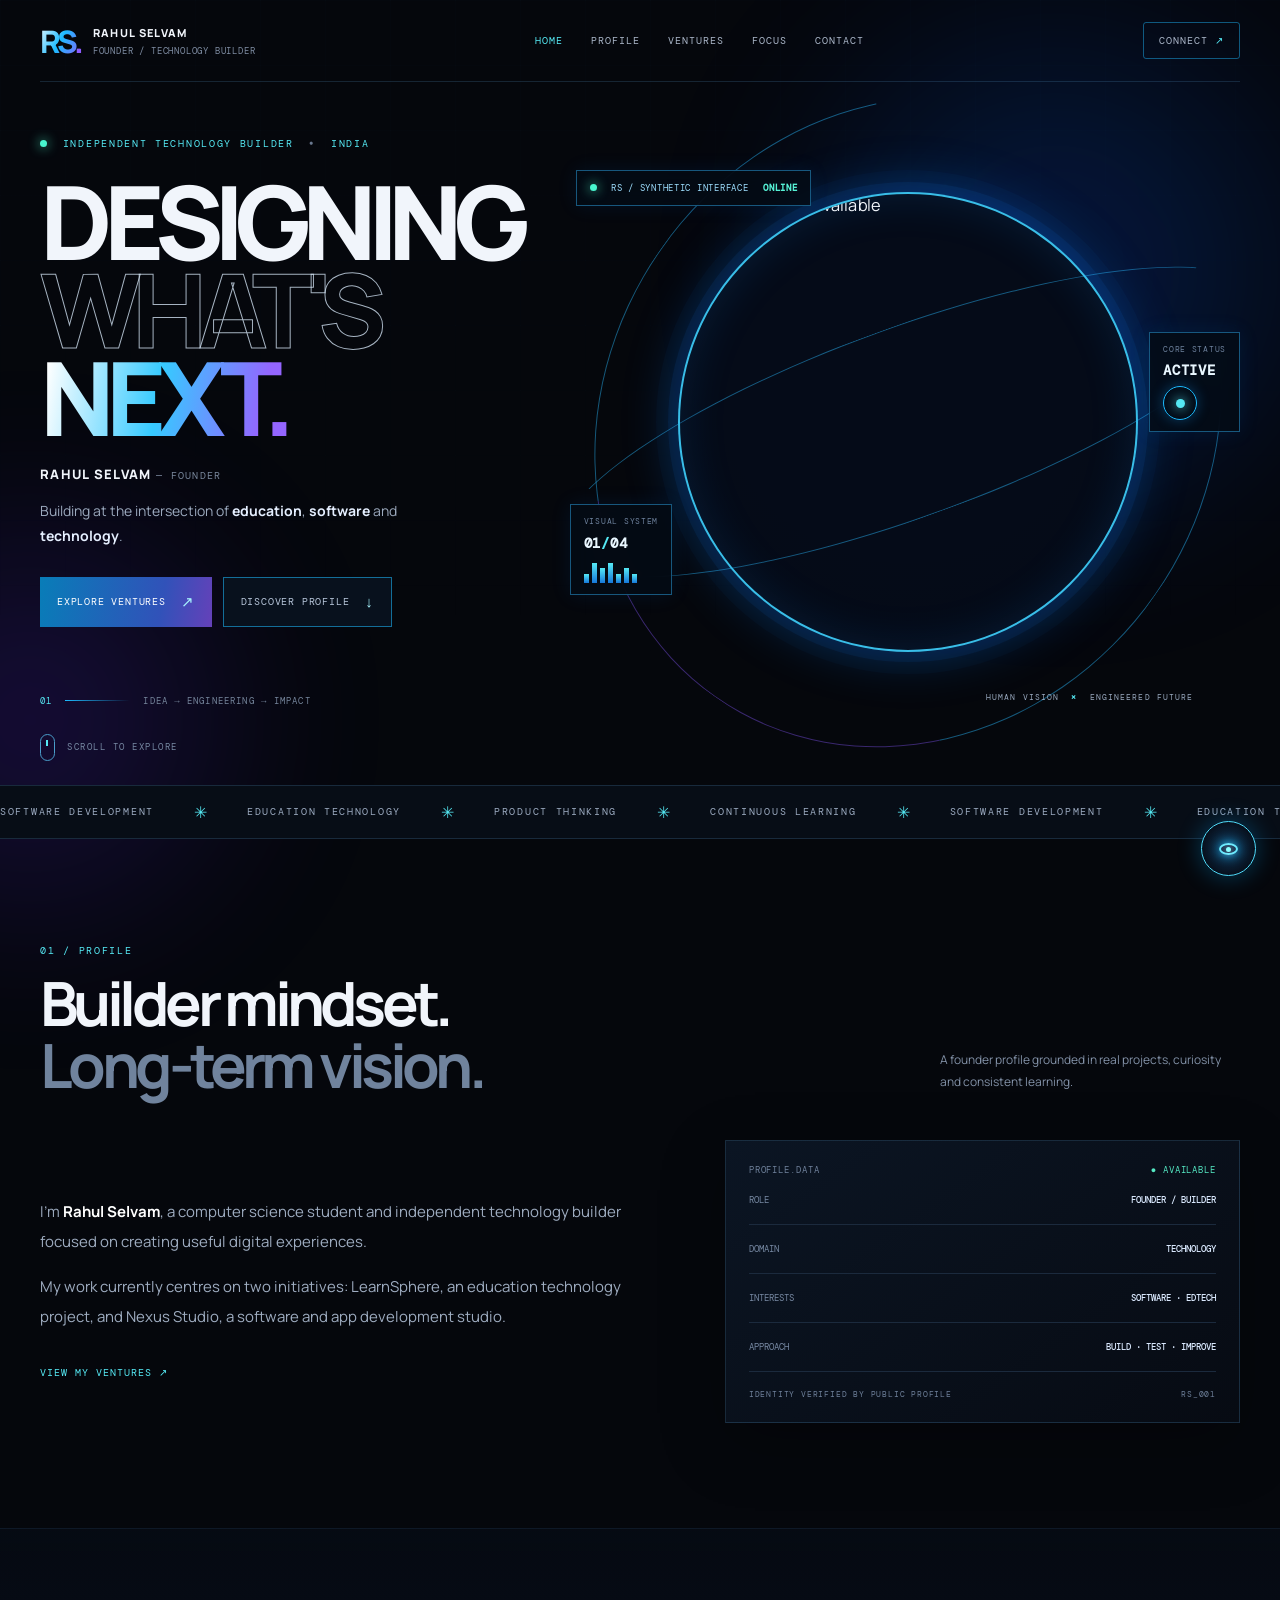
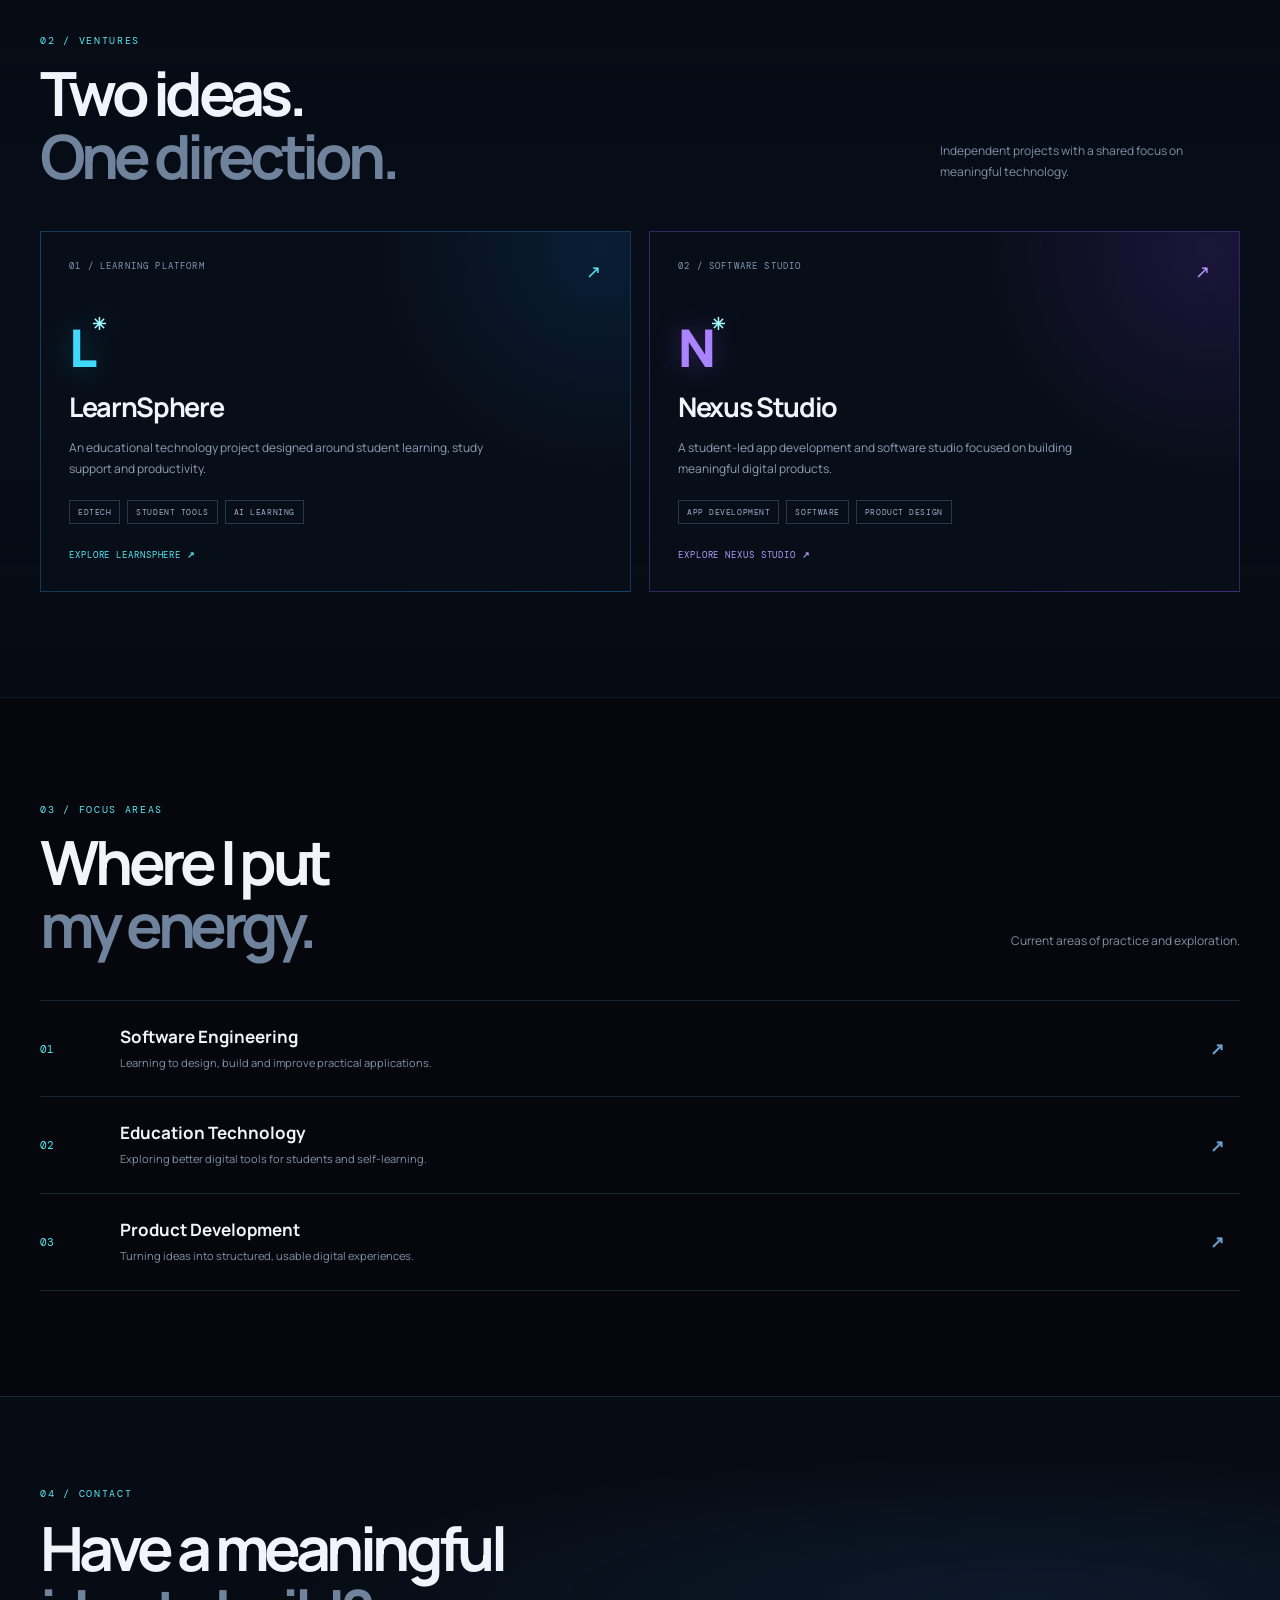
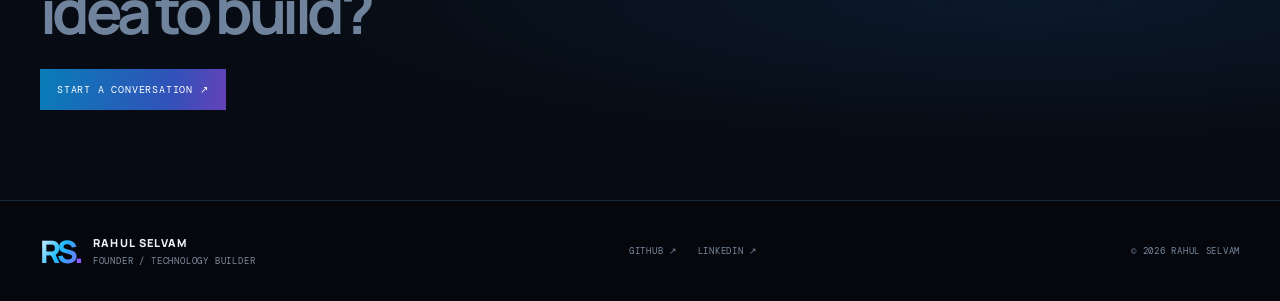
==== commit 085e1f76: "Update index.html" ====
--- a/index.html
+++ b/index.html
@@ -1,81 +1,428 @@
+
 <!DOCTYPE html>
 <html lang="en">
 <head>
-<meta charset="UTF-8"><meta name="viewport" content="width=device-width,initial-scale=1">
+<meta charset="UTF-8">
+<meta name="viewport" content="width=device-width,initial-scale=1">
 <meta name="theme-color" content="#05070c">
 <meta name="description" content="Rahul Selvam — founder of LearnSphere and Nexus Studio. Technology, software and education projects.">
 <meta property="og:title" content="Rahul Selvam | Founder & Technology Builder">
 <meta property="og:description" content="Founder of LearnSphere and Nexus Studio.">
 <meta property="og:type" content="website">
+<meta property="og:image" content="https://rahul-selvam-official-website.web.app/assets/rahul.png">
 <title>Rahul Selvam | Founder & Technology Builder</title>
-<link rel="preconnect" href="https://fonts.googleapis.com"><link rel="preconnect" href="https://fonts.gstatic.com" crossorigin>
+
+<link rel="preconnect" href="https://fonts.googleapis.com">
+<link rel="preconnect" href="https://fonts.gstatic.com" crossorigin>
 <link href="https://fonts.googleapis.com/css2?family=DM+Mono:wght@400;500&family=Manrope:wght@400;500;600;700;800&display=swap" rel="stylesheet">
 <link rel="stylesheet" href="style.css">
+
 <script type="application/ld+json">
-{"@context":"https://schema.org","@type":"Person","name":"Rahul Selvam","url":"https://rahulselvamanu.com/","jobTitle":"Founder and Technology Builder","description":"Founder of LearnSphere and Nexus Studio.","sameAs":["https://github.com/rahulselvam83-collab","https://www.linkedin.com/in/rahul-selvam-aa23b23a5/"]}
+{
+  "@context": "https://schema.org",
+  "@type": "Person",
+  "name": "Rahul Selvam",
+  "url": "https://rahulselvamanu.com/",
+  "image": "https://rahul-selvam-official-website.web.app/assets/rahul.png",
+  "jobTitle": "Founder and Technology Builder",
+  "description": "Founder of LearnSphere and Nexus Studio.",
+  "sameAs": [
+    "https://github.com/rahulselvam83-collab",
+    "https://www.linkedin.com/in/rahul-selvam-aa23b23a5/"
+  ]
+}
 </script>
 </head>
+
 <body>
-<div class="ambient ambient-a"></div><div class="ambient ambient-b"></div><div class="grid-bg"></div>
+
+<div class="ambient ambient-a"></div>
+<div class="ambient ambient-b"></div>
+<div class="grid-bg"></div>
+
 <header class="header wrap">
- <a class="identity" href="#top"><span class="rs">RS<span>.</span></span><span class="identity-copy">RAHUL SELVAM<small>FOUNDER / TECHNOLOGY BUILDER</small></span></a>
+ <a class="identity" href="#top">
+  <span class="rs">RS<span>.</span></span>
+  <span class="identity-copy">RAHUL SELVAM
+   <small>FOUNDER / TECHNOLOGY BUILDER</small>
+  </span>
+ </a>
+
  <button class="menu-toggle" id="menuToggle" aria-label="Open menu">☰</button>
- <nav id="mainNav"><a href="#top" class="active">HOME</a><a href="#profile">PROFILE</a><a href="#ventures">VENTURES</a><a href="#capabilities">FOCUS</a><a href="#contact">CONTACT</a></nav>
+
+ <nav id="mainNav">
+  <a href="#top" class="active">HOME</a>
+  <a href="#profile">PROFILE</a>
+  <a href="#ventures">VENTURES</a>
+  <a href="#capabilities">FOCUS</a>
+  <a href="#contact">CONTACT</a>
+ </nav>
+
  <a class="header-link" href="#contact">CONNECT <span>↗</span></a>
 </header>
+
 <main id="top">
+
+<!-- HERO SECTION -->
 <section class="hero wrap">
+
  <div class="hero-copy reveal">
-  <div class="overline"><i></i> INDEPENDENT TECHNOLOGY BUILDER <b>•</b> INDIA</div>
-  <h1>DESIGNING<br><span class="outline">WHAT'S</span><br><span class="shine">NEXT.</span></h1>
+
+  <div class="overline">
+   <i></i> INDEPENDENT TECHNOLOGY BUILDER <b>•</b> INDIA
+  </div>
+
+  <h1>
+   DESIGNING<br>
+   <span class="outline">WHAT'S</span><br>
+   <span class="shine">NEXT.</span>
+  </h1>
+
   <p class="hero-name">RAHUL SELVAM <span>— FOUNDER</span></p>
-  <p class="hero-description">Building at the intersection of <strong>education</strong>, <strong>software</strong> and <strong>technology</strong>.</p>
-  <div class="hero-actions"><a class="btn btn-primary" href="#ventures">EXPLORE VENTURES <span>↗</span></a><a class="btn btn-ghost" href="#profile">DISCOVER PROFILE <span>↓</span></a></div>
-  <div class="hero-index"><span>01</span><span class="index-line"></span><span>IDEA → ENGINEERING → IMPACT</span></div>
- </div>
+
+  <p class="hero-description">
+   Building at the intersection of
+   <strong>education</strong>,
+   <strong>software</strong> and
+   <strong>technology</strong>.
+  </p>
+
+  <div class="hero-actions">
+   <a class="btn btn-primary" href="#ventures">
+    EXPLORE VENTURES <span>↗</span>
+   </a>
+   <a class="btn btn-ghost" href="#profile">
+    DISCOVER PROFILE <span>↓</span>
+   </a>
+  </div>
+
+  <div class="hero-index">
+   <span>01</span>
+   <span class="index-line"></span>
+   <span>IDEA → ENGINEERING → IMPACT</span>
+  </div>
+
+ </div>
+
+ <!-- PROFILE PHOTO: CORRECTED IMAGE URL -->
  <div class="hero-art reveal">
-  <div class="art-frame"><img src="assets/rahul-profile-circle.png" alt="Rahul Selvam, founder of LearnSphere and Nexus Studio, in a circular portrait frame"></div>
-  <div class="corner corner-tl"></div><div class="corner corner-br"></div>
-  <div class="hud-label label-top"><span class="live-dot"></span> RS / SYNTHETIC INTERFACE <b>ONLINE</b></div>
-  <div class="hud-label label-left"><small>VISUAL SYSTEM</small><strong>01<span>/</span>04</strong><div class="bars"><i></i><i></i><i></i><i></i><i></i><i></i><i></i></div></div>
-  <div class="hud-label label-right"><small>CORE STATUS</small><strong>ACTIVE</strong><div class="pulse-ring"><i></i></div></div>
-  <div class="orbit orbit-one"></div><div class="orbit orbit-two"></div>
-  <div class="art-caption"><span>HUMAN VISION</span><b>×</b><span>ENGINEERED FUTURE</span></div>
- </div>
- <div class="scroll-cue"><span></span> SCROLL TO EXPLORE</div>
-</section>
-
-<section class="ticker" aria-label="Areas of focus"><div class="ticker-track"><span>SOFTWARE DEVELOPMENT</span><i>✳</i><span>EDUCATION TECHNOLOGY</span><i>✳</i><span>PRODUCT THINKING</span><i>✳</i><span>CONTINUOUS LEARNING</span><i>✳</i><span>SOFTWARE DEVELOPMENT</span><i>✳</i><span>EDUCATION TECHNOLOGY</span><i>✳</i></div></section>
-
+
+  <div class="art-frame">
+   <img
+    src="https://rahul-selvam-official-website.web.app/assets/rahul.png"
+    alt="Rahul Selvam, founder of LearnSphere and Nexus Studio"
+    loading="eager"
+    onerror="this.alt='Profile photo unavailable';"
+   >
+  </div>
+
+  <div class="corner corner-tl"></div>
+  <div class="corner corner-br"></div>
+
+  <div class="hud-label label-top">
+   <span class="live-dot"></span>
+   RS / SYNTHETIC INTERFACE <b>ONLINE</b>
+  </div>
+
+  <div class="hud-label label-left">
+   <small>VISUAL SYSTEM</small>
+   <strong>01<span>/</span>04</strong>
+   <div class="bars">
+    <i></i><i></i><i></i><i></i><i></i><i></i><i></i>
+   </div>
+  </div>
+
+  <div class="hud-label label-right">
+   <small>CORE STATUS</small>
+   <strong>ACTIVE</strong>
+   <div class="pulse-ring"><i></i></div>
+  </div>
+
+  <div class="orbit orbit-one"></div>
+  <div class="orbit orbit-two"></div>
+
+  <div class="art-caption">
+   <span>HUMAN VISION</span>
+   <b>×</b>
+   <span>ENGINEERED FUTURE</span>
+  </div>
+
+ </div>
+
+ <div class="scroll-cue">
+  <span></span> SCROLL TO EXPLORE
+ </div>
+
+</section>
+
+<!-- AREAS OF FOCUS -->
+<section class="ticker" aria-label="Areas of focus">
+ <div class="ticker-track">
+  <span>SOFTWARE DEVELOPMENT</span><i>✳</i>
+  <span>EDUCATION TECHNOLOGY</span><i>✳</i>
+  <span>PRODUCT THINKING</span><i>✳</i>
+  <span>CONTINUOUS LEARNING</span><i>✳</i>
+  <span>SOFTWARE DEVELOPMENT</span><i>✳</i>
+  <span>EDUCATION TECHNOLOGY</span><i>✳</i>
+ </div>
+</section>
+
+<!-- PROFILE -->
 <section class="section wrap" id="profile">
- <div class="section-top reveal"><div><span class="eyebrow">01 / PROFILE</span><h2>Builder mindset.<br><em>Long-term vision.</em></h2></div><p class="section-aside">A founder profile grounded in real projects, curiosity and consistent learning.</p></div>
+
+ <div class="section-top reveal">
+  <div>
+   <span class="eyebrow">01 / PROFILE</span>
+   <h2>Builder mindset.<br><em>Long-term vision.</em></h2>
+  </div>
+  <p class="section-aside">
+   A founder profile grounded in real projects, curiosity and consistent learning.
+  </p>
+ </div>
+
  <div class="profile-grid">
-  <div class="profile-copy reveal"><p>I'm <strong>Rahul Selvam</strong>, a computer science student and independent technology builder focused on creating useful digital experiences.</p><p>My work currently centres on two initiatives: LearnSphere, an education technology project, and Nexus Studio, a software and app development studio.</p><a class="text-link" href="#ventures">VIEW MY VENTURES <span>↗</span></a></div>
-  <div class="profile-console reveal"><div class="console-head"><span>PROFILE.DATA</span><span class="console-status">● AVAILABLE</span></div><div class="data-row"><span>ROLE</span><b>FOUNDER / BUILDER</b></div><div class="data-row"><span>DOMAIN</span><b>TECHNOLOGY</b></div><div class="data-row"><span>INTERESTS</span><b>SOFTWARE · EDTECH</b></div><div class="data-row"><span>APPROACH</span><b>BUILD · TEST · IMPROVE</b></div><div class="console-foot"><span>IDENTITY VERIFIED BY PUBLIC PROFILE</span><span>RS_001</span></div></div>
- </div>
-</section>
-
-<section class="section ventures-section" id="ventures"><div class="wrap">
- <div class="section-top reveal"><div><span class="eyebrow">02 / VENTURES</span><h2>Two ideas.<br><em>One direction.</em></h2></div><p class="section-aside">Independent projects with a shared focus on meaningful technology.</p></div>
+
+  <div class="profile-copy reveal">
+   <p>
+    I'm <strong>Rahul Selvam</strong>, a computer science student
+    and independent technology builder focused on creating useful
+    digital experiences.
+   </p>
+
+   <p>
+    My work currently centres on two initiatives:
+    LearnSphere, an education technology project, and Nexus Studio,
+    a software and app development studio.
+   </p>
+
+   <a class="text-link" href="#ventures">
+    VIEW MY VENTURES <span>↗</span>
+   </a>
+  </div>
+
+  <div class="profile-console reveal">
+   <div class="console-head">
+    <span>PROFILE.DATA</span>
+    <span class="console-status">● AVAILABLE</span>
+   </div>
+
+   <div class="data-row">
+    <span>ROLE</span><b>FOUNDER / BUILDER</b>
+   </div>
+
+   <div class="data-row">
+    <span>DOMAIN</span><b>TECHNOLOGY</b>
+   </div>
+
+   <div class="data-row">
+    <span>INTERESTS</span><b>SOFTWARE · EDTECH</b>
+   </div>
+
+   <div class="data-row">
+    <span>APPROACH</span><b>BUILD · TEST · IMPROVE</b>
+   </div>
+
+   <div class="console-foot">
+    <span>IDENTITY VERIFIED BY PUBLIC PROFILE</span>
+    <span>RS_001</span>
+   </div>
+  </div>
+
+ </div>
+</section>
+
+<!-- VENTURES -->
+<section class="section ventures-section" id="ventures">
+<div class="wrap">
+
+ <div class="section-top reveal">
+  <div>
+   <span class="eyebrow">02 / VENTURES</span>
+   <h2>Two ideas.<br><em>One direction.</em></h2>
+  </div>
+
+  <p class="section-aside">
+   Independent projects with a shared focus on meaningful technology.
+  </p>
+ </div>
+
  <div class="venture-grid">
-  <article class="venture-card learn reveal"><div class="card-top"><span>01 / LEARNING PLATFORM</span><span class="arrow">↗</span></div><div class="venture-symbol">L<span>✳</span></div><h3>LearnSphere</h3><p>An educational technology project designed around student learning, study support and productivity.</p><div class="tags"><span>EDTECH</span><span>STUDENT TOOLS</span><span>AI LEARNING</span></div><a href="learnsphere.html" class="card-link">EXPLORE LEARNSPHERE <b>↗</b></a></article>
-  <article class="venture-card nexus reveal"><div class="card-top"><span>02 / SOFTWARE STUDIO</span><span class="arrow">↗</span></div><div class="venture-symbol n-symbol">N<span>✳</span></div><h3>Nexus Studio</h3><p>A student-led app development and software studio focused on building meaningful digital products.</p><div class="tags"><span>APP DEVELOPMENT</span><span>SOFTWARE</span><span>PRODUCT DESIGN</span></div><a href="nexus-studio.html" class="card-link">EXPLORE NEXUS STUDIO <b>↗</b></a></article>
- </div>
-</div></section>
-
+
+  <!-- LEARNSPHERE -->
+  <article class="venture-card learn reveal">
+
+   <div class="card-top">
+    <span>01 / LEARNING PLATFORM</span>
+    <span class="arrow">↗</span>
+   </div>
+
+   <div class="venture-symbol">L<span>✳</span></div>
+
+   <h3>LearnSphere</h3>
+
+   <p>
+    An educational technology project designed around student learning,
+    study support and productivity.
+   </p>
+
+   <div class="tags">
+    <span>EDTECH</span>
+    <span>STUDENT TOOLS</span>
+    <span>AI LEARNING</span>
+   </div>
+
+   <a href="learnsphere.html" class="card-link">
+    EXPLORE LEARNSPHERE <b>↗</b>
+   </a>
+
+  </article>
+
+  <!-- NEXUS STUDIO -->
+  <article class="venture-card nexus reveal">
+
+   <div class="card-top">
+    <span>02 / SOFTWARE STUDIO</span>
+    <span class="arrow">↗</span>
+   </div>
+
+   <div class="venture-symbol n-symbol">N<span>✳</span></div>
+
+   <h3>Nexus Studio</h3>
+
+   <p>
+    A student-led app development and software studio focused on
+    building meaningful digital products.
+   </p>
+
+   <div class="tags">
+    <span>APP DEVELOPMENT</span>
+    <span>SOFTWARE</span>
+    <span>PRODUCT DESIGN</span>
+   </div>
+
+   <a href="nexus-studio.html" class="card-link">
+    EXPLORE NEXUS STUDIO <b>↗</b>
+   </a>
+
+  </article>
+
+ </div>
+</div>
+</section>
+
+<!-- FOCUS AREAS -->
 <section class="section wrap" id="capabilities">
- <div class="section-top reveal"><div><span class="eyebrow">03 / FOCUS AREAS</span><h2>Where I put<br><em>my energy.</em></h2></div><p class="section-aside">Current areas of practice and exploration.</p></div>
+
+ <div class="section-top reveal">
+  <div>
+   <span class="eyebrow">03 / FOCUS AREAS</span>
+   <h2>Where I put<br><em>my energy.</em></h2>
+  </div>
+
+  <p class="section-aside">
+   Current areas of practice and exploration.
+  </p>
+ </div>
+
  <div class="focus-grid">
-  <div class="focus-item reveal"><span>01</span><div><h3>Software Engineering</h3><p>Learning to design, build and improve practical applications.</p></div><b>↗</b></div>
-  <div class="focus-item reveal"><span>02</span><div><h3>Education Technology</h3><p>Exploring better digital tools for students and self-learning.</p></div><b>↗</b></div>
-  <div class="focus-item reveal"><span>03</span><div><h3>Product Development</h3><p>Turning ideas into structured, usable digital experiences.</p></div><b>↗</b></div>
- </div>
-</section>
-
-<section class="contact-section" id="contact"><div class="wrap contact-inner reveal"><span class="eyebrow">04 / CONTACT</span><h2>Have a meaningful<br><em>idea to build?</em></h2><a class="btn btn-primary" href="mailto:hello@rahulselvamanu.com">START A CONVERSATION ↗</a></div></section>
+
+  <div class="focus-item reveal">
+   <span>01</span>
+   <div>
+    <h3>Software Engineering</h3>
+    <p>Learning to design, build and improve practical applications.</p>
+   </div>
+   <b>↗</b>
+  </div>
+
+  <div class="focus-item reveal">
+   <span>02</span>
+   <div>
+    <h3>Education Technology</h3>
+    <p>Exploring better digital tools for students and self-learning.</p>
+   </div>
+   <b>↗</b>
+  </div>
+
+  <div class="focus-item reveal">
+   <span>03</span>
+   <div>
+    <h3>Product Development</h3>
+    <p>Turning ideas into structured, usable digital experiences.</p>
+   </div>
+   <b>↗</b>
+  </div>
+
+ </div>
+</section>
+
+<!-- CONTACT -->
+<section class="contact-section" id="contact">
+
+ <div class="wrap contact-inner reveal">
+
+  <span class="eyebrow">04 / CONTACT</span>
+
+  <h2>Have a meaningful<br><em>idea to build?</em></h2>
+
+  <a class="btn btn-primary" href="mailto:hello@rahulselvamanu.com">
+   START A CONVERSATION ↗
+  </a>
+
+ </div>
+
+</section>
+
 </main>
-<footer class="footer wrap"><a class="identity" href="#top"><span class="rs">RS<span>.</span></span><span class="identity-copy">RAHUL SELVAM<small>FOUNDER / TECHNOLOGY BUILDER</small></span></a><div class="socials"><a href="https://github.com/rahulselvam83-collab" target="_blank" rel="noopener">GITHUB ↗</a><a href="https://www.linkedin.com/in/rahul-selvam-aa23b23a5/" target="_blank" rel="noopener">LINKEDIN ↗</a></div><span class="copyright">© <span id="year"></span> RAHUL SELVAM</span></footer>
-
-<div class="assistant-wrap"><div class="assistant-panel" id="assistantPanel"><div class="assistant-head"><span class="live-dot"></span> RS DIGITAL GUIDE <button id="closeAssistant" aria-label="Close assistant">×</button></div><p>Choose a section to explore.</p><a href="#profile">PROFILE <b>↗</b></a><a href="#ventures">VENTURES <b>↗</b></a><a href="#contact">CONTACT <b>↗</b></a></div><button class="assistant-button" id="assistantButton" aria-label="Open digital guide"><span class="assistant-eye"></span></button></div>
+
+<!-- FOOTER -->
+<footer class="footer wrap">
+
+ <a class="identity" href="#top">
+  <span class="rs">RS<span>.</span></span>
+  <span class="identity-copy">
+   RAHUL SELVAM
+   <small>FOUNDER / TECHNOLOGY BUILDER</small>
+  </span>
+ </a>
+
+ <div class="socials">
+  <a href="https://github.com/rahulselvam83-collab" target="_blank" rel="noopener">GITHUB ↗</a>
+  <a href="https://www.linkedin.com/in/rahul-selvam-aa23b23a5/" target="_blank" rel="noopener">LINKEDIN ↗</a>
+ </div>
+
+ <span class="copyright">
+  © <span id="year"></span> RAHUL SELVAM
+ </span>
+
+</footer>
+
+<!-- DIGITAL GUIDE -->
+<div class="assistant-wrap">
+
+ <div class="assistant-panel" id="assistantPanel">
+
+  <div class="assistant-head">
+   <span class="live-dot"></span>
+   RS DIGITAL GUIDE
+   <button id="closeAssistant" aria-label="Close assistant">×</button>
+  </div>
+
+  <p>Choose a section to explore.</p>
+
+  <a href="#profile">PROFILE <b>↗</b></a>
+  <a href="#ventures">VENTURES <b>↗</b></a>
+  <a href="#contact">CONTACT <b>↗</b></a>
+
+ </div>
+
+ <button class="assistant-button" id="assistantButton" aria-label="Open digital guide">
+  <span class="assistant-eye"></span>
+ </button>
+
+</div>
+
 <script src="script.js"></script>
-</body></html>+
+</body>
+</html>
